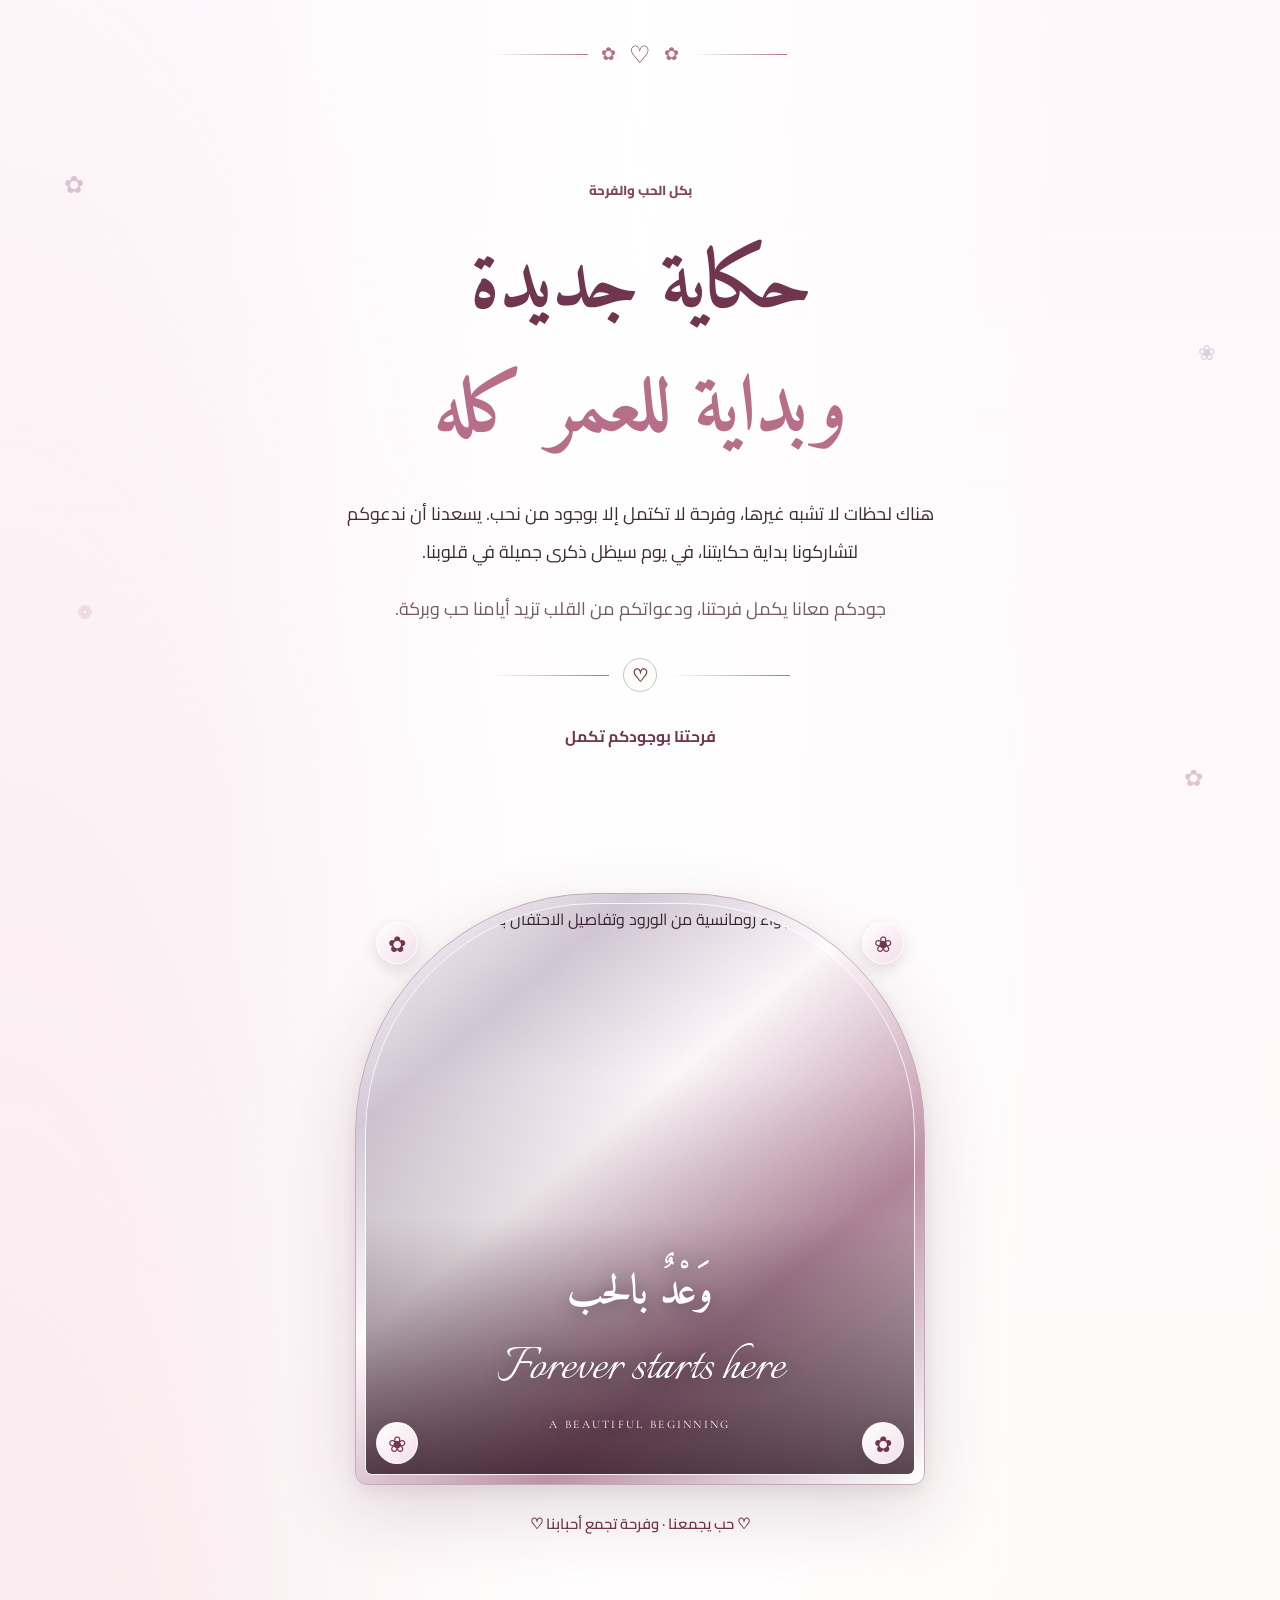
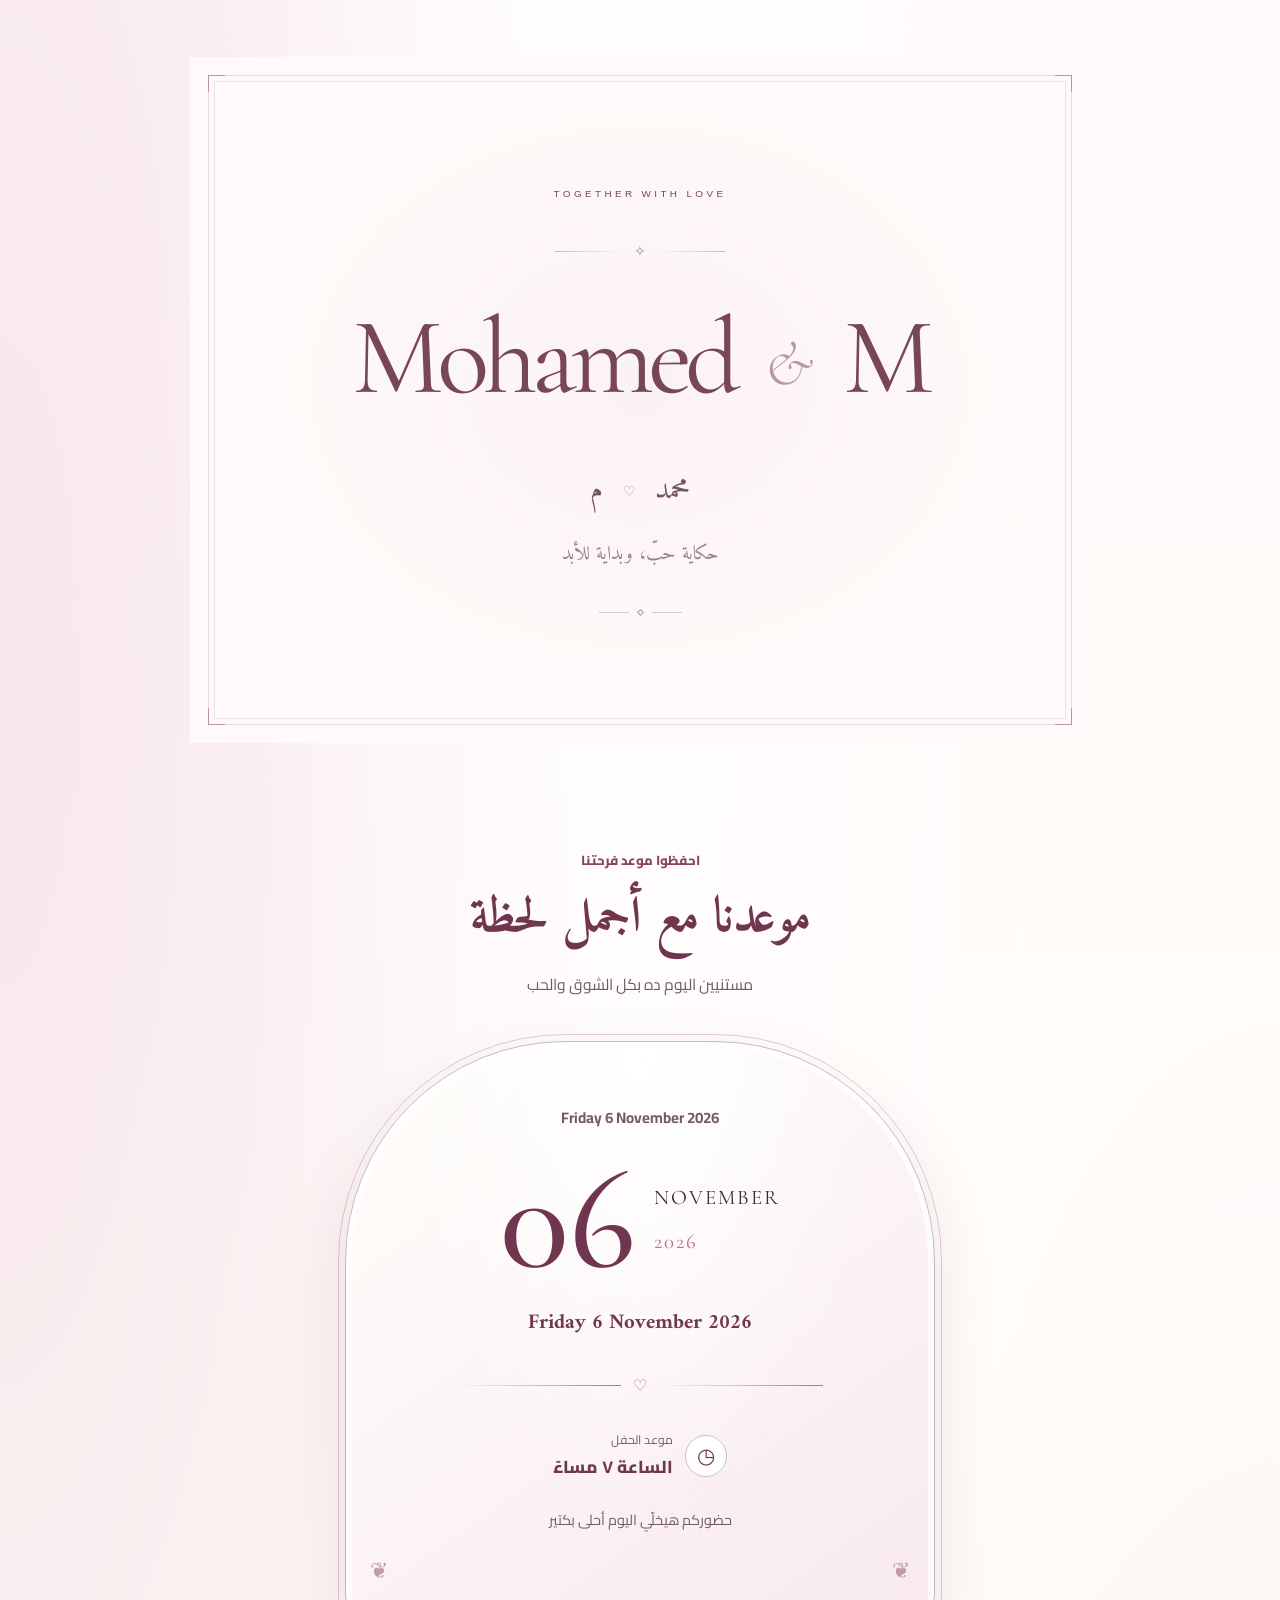
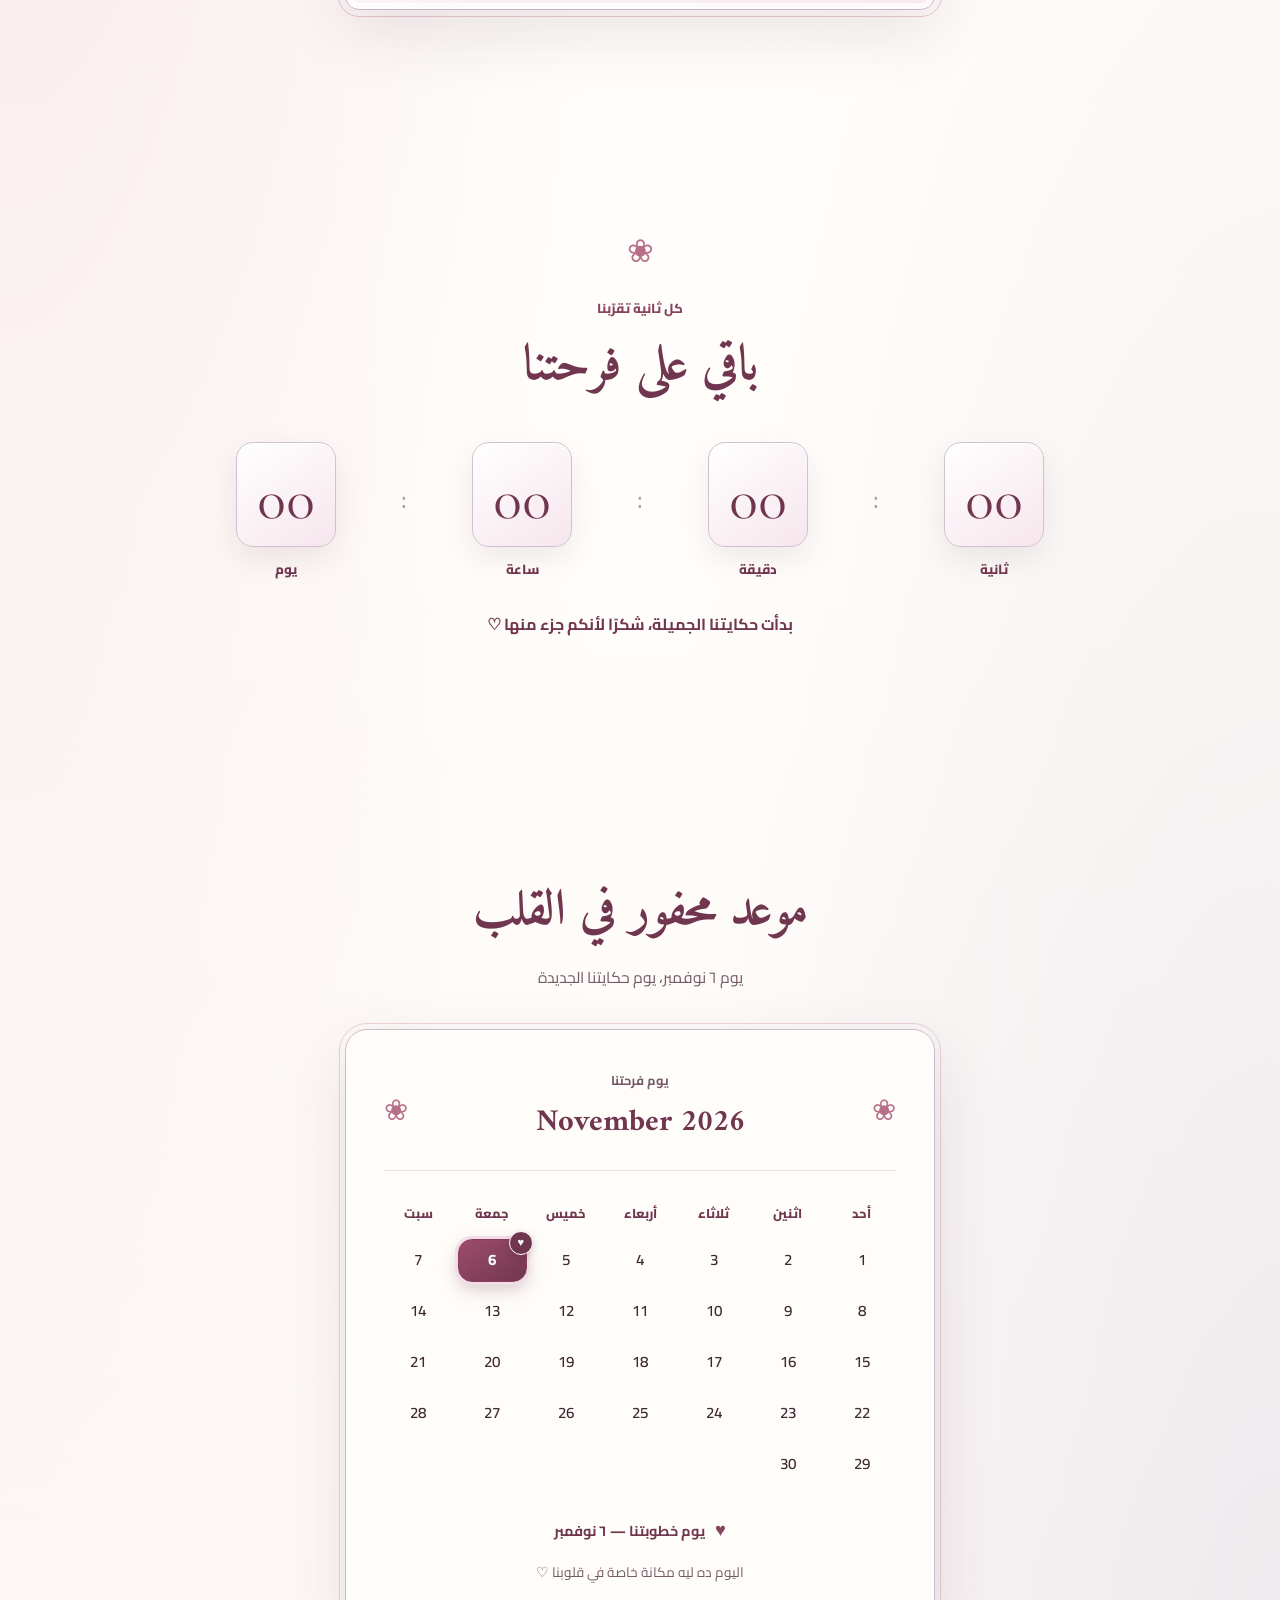
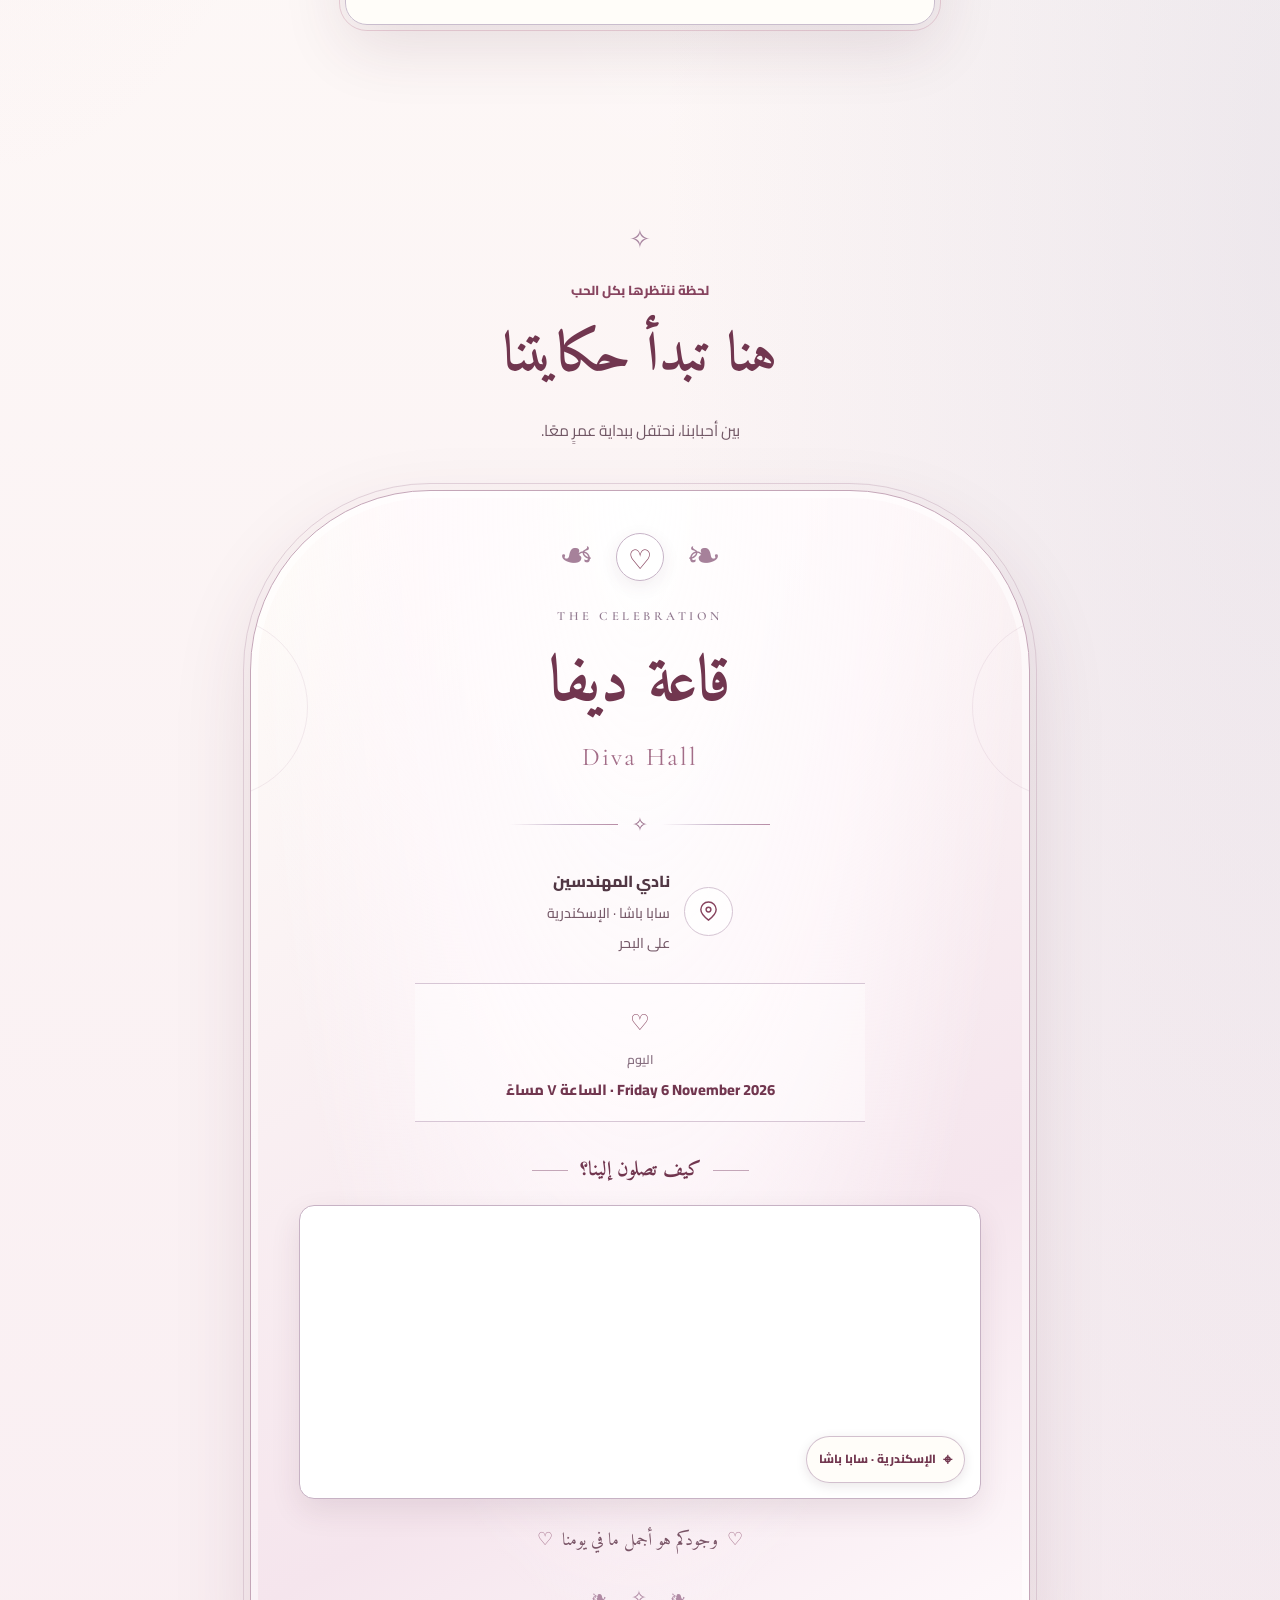
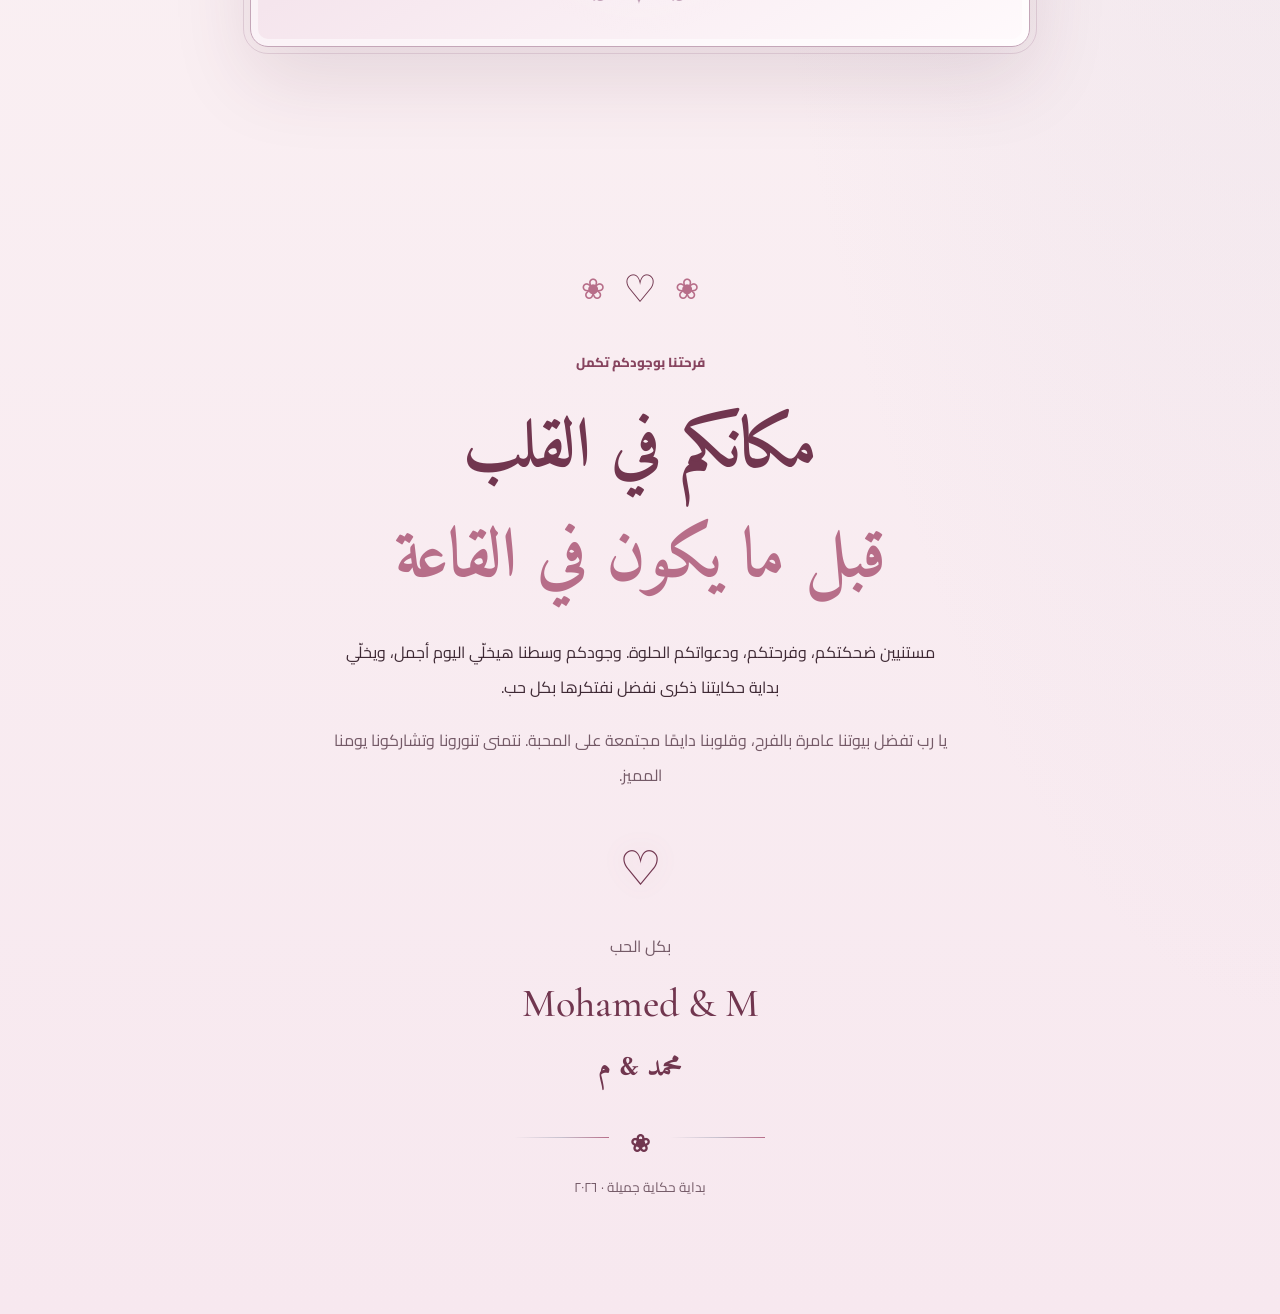
==== invitation.html @ b72200e3 "." ====
<!DOCTYPE html>
<html lang="ar" dir="rtl">
<head>
    <meta charset="UTF-8">
    <meta name="viewport" content="width=device-width, initial-scale=1.0">
    <meta name="theme-color" content="#7d4057">

    <title>خطوبتنا | Mohamed & M</title>
    <meta name="description" content="يسعدنا دعوتكم لمشاركتنا فرحتنا يوم الجمعة ٦ نوفمبر ٢٠٢٦.">

    <link rel="preconnect" href="https://fonts.googleapis.com">
    <link rel="preconnect" href="https://fonts.gstatic.com" crossorigin>

    <link href="https://fonts.googleapis.com/css2?family=Amiri:wght@400;700&family=Cairo:wght@400;500;600;700;800&family=Cormorant+Garamond:wght@400;500;600;700&family=Italianno&display=swap" rel="stylesheet">

    <link rel="stylesheet" href="invitation.css">
    <script src="invitation.js" defer></script>
    
</head>

<body class="invitation-page">

    <!-- Floating hearts -->
    <div class="heart-layer" aria-hidden="true">
        <span class="floating-heart h1">♡</span>
        <span class="floating-heart h2">♥</span>
        <span class="floating-heart h3">♡</span>
        <span class="floating-heart h4">♥</span>
        <span class="floating-heart h5">♡</span>
        <span class="floating-heart h6">♥</span>
        <span class="floating-heart h7">♡</span>
        <span class="floating-heart h8">♥</span>
        <span class="floating-heart h9">♡</span>
        <span class="floating-heart h10">♥</span>
        <span class="floating-heart h11">♡</span>
        <span class="floating-heart h12">♥</span>
        
        <!-- Floating rose petals -->
        <span class="floating-petal petal-1" aria-hidden="true">❀</span>
        <span class="floating-petal petal-2" aria-hidden="true">❋</span>
        <span class="floating-petal petal-3" aria-hidden="true">✿</span>
        <span class="floating-petal petal-4" aria-hidden="true">❀</span>
        <span class="floating-petal petal-5" aria-hidden="true">✿</span>
        <span class="floating-petal petal-6" aria-hidden="true">❋</span>

        <!-- Delicate drifting flowers -->
        <span class="floating-flower flower-1" aria-hidden="true">✿</span>
        <span class="floating-flower flower-2" aria-hidden="true">❀</span>
        <span class="floating-flower flower-3" aria-hidden="true">❁</span>
        <span class="floating-flower flower-4" aria-hidden="true">✿</span>

        <!-- Silver and rose-gold twinkles -->
        <span class="floating-twinkle twinkle-1" aria-hidden="true">✧</span>
        <span class="floating-twinkle twinkle-2" aria-hidden="true">✦</span>
        <span class="floating-twinkle twinkle-3" aria-hidden="true">✧</span>
        <span class="floating-twinkle twinkle-4" aria-hidden="true">✦</span>
        <span class="floating-twinkle twinkle-5" aria-hidden="true">✧</span>
        <span class="floating-twinkle twinkle-6" aria-hidden="true">✦</span>

        <!-- Elegant engagement rings -->
        <div class="floating-rings rings-1" aria-hidden="true">
            <span class="ring-band ring-band-one"></span>
            <span class="ring-band ring-band-two"></span>
            <span class="ring-diamond"></span>
            <span class="ring-sparkle">✧</span>
        </div>

        <div class="floating-rings rings-2" aria-hidden="true">
            <span class="ring-band ring-band-one"></span>
            <span class="ring-band ring-band-two"></span>
            <span class="ring-diamond"></span>
            <span class="ring-sparkle">✦</span>
        </div>

    </div>

    <main class="invitation-content">

        <!-- Decorative top ornament -->
        <div class="top-ornament" aria-hidden="true">
            <span class="ornament-line"></span>
            <span class="ornament-flower">✿</span>
            <span class="ornament-heart">♡</span>
            <span class="ornament-flower">✿</span>
            <span class="ornament-line"></span>
        </div>

        <!-- 01. INTRODUCTION -->
        <section class="intro-section section-shell">
            <p class="eyebrow">بكل الحب والفرحة</p>

            <h1 class="intro-title">
                حكاية جديدة
                <br>
                <span>وبداية للعمر كله</span>
            </h1>

            <p class="intro-description">
                هناك لحظات لا تشبه غيرها،
                وفرحة لا تكتمل إلا بوجود من نحب.
                يسعدنا أن ندعوكم لتشاركونا بداية حكايتنا،
                في يوم سيظل ذكرى جميلة في قلوبنا.
            </p>

            <p class="intro-description intro-secondary">
                جودكم معانا يكمل فرحتنا،
                ودعواتكم من القلب تزيد أيامنا حب وبركة.
            </p>

            <div class="luxury-divider" aria-hidden="true">
                <span></span><b>♡</b><span></span>
            </div>

            <p class="intro-signature">فرحتنا بوجودكم تكمل</p>
        </section>

        <!-- 02. HERO IMAGE -->
        <section class="image-section section-shell" aria-label="صورة رومانسية لخواتم الخطوبة والزهور">
            <div class="image-frame">
                <div class="image-inner">
                    <img
                        class="rings-image"
                        src="https://images.unsplash.com/photo-1519741497674-611481863552?auto=format&fit=crop&w=1400&q=90"
                        alt="أجواء رومانسية من الورود وتفاصيل الاحتفال بالحب"
                        fetchpriority="high"
                    >

                    <div class="image-overlay"></div>

                    <div class="image-caption">
                        <span class="caption-arabic">وَعْدٌ بالحب</span>
                        <span class="caption-script" dir="ltr">Forever starts here</span>
                        <span class="caption-small" dir="ltr">A BEAUTIFUL BEGINNING</span>
                    </div>
                </div>

                <span class="frame-flower flower-tl" aria-hidden="true">✿</span>
                <span class="frame-flower flower-tr" aria-hidden="true">❀</span>
                <span class="frame-flower flower-bl" aria-hidden="true">❀</span>
                <span class="frame-flower flower-br" aria-hidden="true">✿</span>
            </div>

            <p class="image-note">♡ حب يجمعنا · وفرحة تجمع أحبابنا ♡</p>
        </section>

        <!-- 03. THE COUPLE -->
        <section class="names-section section-shell" aria-label="The happy couple">
        
            <div class="names-luxury-frame" aria-hidden="true">
                <span class="frame-corner frame-top-left"></span>
                <span class="frame-corner frame-top-right"></span>
                <span class="frame-corner frame-bottom-left"></span>
                <span class="frame-corner frame-bottom-right"></span>
            </div>
        
            <div class="names-inner">
        
                <p class="names-overline">
                    TOGETHER WITH LOVE
                </p>
        
                <div class="names-top-ornament" aria-hidden="true">
                    <span></span>
                    <i>✧</i>
                    <span></span>
                </div>
        
                <div class="couple-names" dir="ltr">
                    <h2 class="couple-name">Mohamed</h2>
        
                    <span class="names-ampersand" aria-hidden="true">
                        &
                    </span>
        
                    <h2 class="couple-name">M</h2>
                </div>
        
                <div class="names-arabic-wrap" lang="ar" dir="rtl">
                    <div class="arabic-names">
                        <span>محمد</span>
                        <span class="arabic-heart" aria-hidden="true">♡</span>
                        <span>م</span>
                    </div>
        
                    <p class="names-subtitle">
                        حكاية حبّ، وبداية للأبد
                    </p>
                </div>
        
                <div class="names-bottom-detail" aria-hidden="true">
                    <span class="names-detail-line"></span>
                    <span class="names-detail-diamond"></span>
                    <span class="names-detail-line"></span>
                </div>
        
            </div>
        </section>

        <!-- 04. DATE -->
        <section class="date-section section-shell">
            <p class="eyebrow">احفظوا موعد فرحتنا</p>
            <h2 class="section-title">موعدنا مع أجمل لحظة</h2>

            <p class="section-description">
                مستنيين اليوم ده بكل الشوق والحب
            </p>

            <div class="date-card">
                <span class="card-corner corner-top-right" aria-hidden="true">❦</span>
                <span class="card-corner corner-top-left" aria-hidden="true">❦</span>
                <span class="card-corner corner-bottom-right" aria-hidden="true">❦</span>
                <span class="card-corner corner-bottom-left" aria-hidden="true">❦</span>

                <p class="date-weekday" id="event-weekday">الجمعة</p>

                <div class="date-main" dir="ltr">
                    <span class="date-day" id="event-day">06</span>

                    <div class="date-month-year">
                        <span id="event-month">NOVEMBER</span>
                        <span id="event-year">2026</span>
                    </div>
                </div>

                <p class="date-arabic-full" id="event-date-arabic">
                    الجمعة، ٦ نوفمبر ٢٠٢٦
                </p>

                <div class="date-rule">
                    <span>♡</span>
                </div>

                <div class="time-display">
                    <span class="time-icon" aria-hidden="true">◷</span>
                    <div>
                        <span class="time-label">موعد الحفل</span>
                        <strong id="event-time">الساعة ٧ مساءً</strong>
                    </div>
                </div>

                <p class="date-note">
                    حضوركم هيخلّي اليوم أحلى بكتير
                </p>
            </div>
        </section>

        <!-- 05. COUNTDOWN -->
        <section class="countdown-section section-shell">
            <div class="section-flower" aria-hidden="true">❀</div>

            <p class="eyebrow">كل ثانية تقرّبنا</p>
            <h2 class="section-title">باقي على فرحتنا</h2>

            <div class="countdown" aria-label="العد التنازلي لخطوبتنا" dir="ltr">
                <div class="countdown-unit">
                    <span id="count-days" class="count-number">00</span>
                    <span class="count-label">يوم</span>
                </div>

                <span class="count-separator">:</span>

                <div class="countdown-unit">
                    <span id="count-hours" class="count-number">00</span>
                    <span class="count-label">ساعة</span>
                </div>

                <span class="count-separator">:</span>

                <div class="countdown-unit">
                    <span id="count-minutes" class="count-number">00</span>
                    <span class="count-label">دقيقة</span>
                </div>

                <span class="count-separator">:</span>

                <div class="countdown-unit">
                    <span id="count-seconds" class="count-number">00</span>
                    <span class="count-label">ثانية</span>
                </div>
            </div>

            <p id="countdown-message" class="countdown-message" aria-live="polite">
                مستنيينكم تشاركونا أجمل يوم ♡
            </p>
        </section>

        <!-- 06. CALENDAR -->
        <section class="calendar-section section-shell">
            <h2 class="section-title">موعد محفور في القلب</h2>

            <p class="section-description">
                يوم ٦ نوفمبر، يوم حكايتنا الجديدة
            </p>

            <div class="calendar-card">
                <div class="calendar-top">
                    <span class="calendar-flower" aria-hidden="true">❀</span>

                    <div class="calendar-heading">
                        <p class="calendar-kicker">يوم فرحتنا</p>
                        <h3 id="calendar-month-year">نوفمبر ٢٠٢٦</h3>
                    </div>

                    <span class="calendar-flower" aria-hidden="true">❀</span>
                </div>

                <div class="calendar-grid" id="calendar-grid">
                    <!-- Created by invitation.js -->
                </div>

                <div class="calendar-legend">
                    <span class="legend-heart" aria-hidden="true">♥</span>
                    <span>يوم خطوبتنا — ٦ نوفمبر</span>
                </div>

                <p class="calendar-bottom-note">
                    اليوم ده ليه مكانة خاصة في قلوبنا ♡
                </p>
            </div>
        </section>


        <!-- 07. LUXURY VENUE -->
        <section class="venue-section section-shell" id="venue">

            <div class="venue-intro">
                <span class="venue-intro-ornament" aria-hidden="true">✧</span>
            
                <p class="eyebrow">لحظة ننتظرها بكل الحب</p>
            
                <h2 class="section-title">هنا تبدأ حكايتنا</h2>
            
                <p class="venue-intro-description">
                    بين أحبابنا، نحتفل ببداية عمرٍ معًا.
                </p>
            </div>

            <div class="venue-luxury-card">

                <!-- Decorative floral frame -->
                <div class="venue-card-top">
                    <span class="venue-floral" aria-hidden="true">❧</span>
                    <span class="venue-top-heart" aria-hidden="true">♡</span>
                    <span class="venue-floral venue-floral-mirror" aria-hidden="true">❧</span>
                </div>

                <p class="venue-overline">THE CELEBRATION</p>

                <h3 id="venue-name" class="venue-luxury-name">قاعة ديفا</h3>

                <p class="venue-luxury-english" dir="ltr">Diva Hall</p>

                <div class="venue-luxury-divider" aria-hidden="true">
                    <span></span>
                    <b>✧</b>
                    <span></span>
                </div>

                <div class="venue-location-details">
                    <div class="venue-detail-icon" aria-hidden="true">
                        <svg viewBox="0 0 24 24" fill="none">
                            <path
                                d="M20 10c0 5-8 11-8 11S4 15 4 10a8 8 0 1 1 16 0Z"
                                stroke="currentColor"
                                stroke-width="1.5"
                            />
                            <circle
                                cx="12"
                                cy="10"
                                r="2.5"
                                stroke="currentColor"
                                stroke-width="1.5"
                            />
                        </svg>
                    </div>

                    <p class="venue-address" lang="ar" dir="rtl">
                        نادي المهندسين
                        <span>سابا باشا · الإسكندرية</span>
                        <span>على البحر</span>
                    </p>
                </div>

                <div class="venue-event-info">
                    <div class="venue-info-item">
                        <span class="venue-info-symbol" aria-hidden="true">♡</span>
                        <span class="venue-info-label">اليوم</span>
                        <strong id="venue-date-time">
                            الجمعة، ٦ نوفمبر ٢٠٢٦ · الساعة ٧ مساءً
                        </strong>
                    </div>
                </div>

                <div class="venue-map-heading">
                    <span></span>
                    <p>كيف تصلون إلينا؟</p>
                    <span></span>
                </div>

                <div class="venue-map-frame">
                    <iframe 
                        src="https://www.google.com/maps/embed?pb=!1m14!1m8!1m3!1d13645.410495785627!2d29.9355015!3d31.2386603!3m2!1i1024!2i768!4f13.1!3m3!1m2!1s0x14f5c4df9c8c05bd%3A0x4ca19a2d61319190!2sEngineers%20Club%20-%20Alexandria!5e0!3m2!1sen!2seg!4v1792512748260!5m2!1sen!2seg" 
                        width="100%"
                        height="190"
                        style="border:0;"
                        loading="lazy"
                        referrerpolicy="no-referrer-when-downgrade"
                        class="block w-full rounded-xl grayscale-[0.65] contrast-[1.05] transition-all duration-500 group-hover:grayscale-0">
                    </iframe>

                    <div class="map-frame-label">
                        <span aria-hidden="true">⌖</span>
                        <span>الإسكندرية · سابا باشا</span>
                    </div>
                </div>


                <p class="venue-bottom-note">
                    <span aria-hidden="true">♡</span>
                    وجودكم هو أجمل ما في يومنا
                    <span aria-hidden="true">♡</span>
                </p>

                <div class="venue-card-bottom-ornament" aria-hidden="true">
                    ❧ &nbsp; ✧ &nbsp; ❧
                </div>

            </div>

        </section>


        <!-- 08. CLOSING -->
        <section class="closing-section section-shell">
            <div class="closing-floral" aria-hidden="true">
                <span>❀</span>
                <span>♡</span>
                <span>❀</span>
            </div>

            <p class="eyebrow">فرحتنا بوجودكم تكمل</p>

            <h2 class="closing-title">
                مكانكم في القلب
                <br>
                <span>قبل ما يكون في القاعة</span>
            </h2>

            <p class="closing-message">
                مستنيين ضحكتكم، وفرحتكم، ودعواتكم الحلوة.
                وجودكم وسطنا هيخلّي اليوم أجمل،
                ويخلّي بداية حكايتنا ذكرى نفضل نفتكرها بكل حب.
            </p>

            <p class="closing-arabic" lang="ar" dir="rtl">
                يا رب تفضل بيوتنا عامرة بالفرح،
                وقلوبنا دايمًا مجتمعة على المحبة.
                نتمنى تنورونا وتشاركونا يومنا المميز.
            </p>

            <div class="closing-heart" aria-hidden="true">♡</div>

            <p class="closing-signature">بكل الحب</p>

            <p class="closing-names" dir="ltr">Mohamed & M</p>
            <p class="closing-names-arabic" lang="ar" dir="rtl">  محمد & م</p>

            <div class="luxury-divider closing-divider" aria-hidden="true">
                <span></span><b>❀</b><span></span>
            </div>

            <p class="closing-footer">بداية حكاية جميلة · ٢٠٢٦</p>
        </section>

    </main>

</body>
</html>
---- invitation.css ----
:root {
    --rose-dark: #71364f;
    --rose-deep: #87445f;
    --rose: #b76e89;
    --rose-medium: #ce91a7;
    --rose-soft: #f1dce5;
    --rose-pale: #fff5f8;

    --ivory: #fffdf9;
    --white: #ffffff;

    --silver: #c6c0cd;
    --silver-light: #e8e2eb;

    --ink: #3e2934;
    --muted: #745a67;

    --shadow: 0 22px 65px rgba(77, 37, 56, .12);
}

* {
    box-sizing: border-box;
}

html {
    scroll-behavior: smooth;
    scroll-padding-top: 20px;
}

body.invitation-page {
    position: relative;
    margin: 0;
    overflow-x: clip;
    color: var(--ink);
    background:
        radial-gradient(ellipse at 50% 0%, rgba(255,255,255,.98), transparent 48%),
        radial-gradient(ellipse at 0% 30%, rgba(220,166,188,.24), transparent 35%),
        radial-gradient(ellipse at 100% 65%, rgba(191,186,207,.24), transparent 34%),
        linear-gradient(180deg, #fff8fb 0%, #fffdf9 48%, #f7e8ef 100%);
    font-family: "Cairo", sans-serif;
    line-height: 1.9;
}

a {
    -webkit-tap-highlight-color: transparent;
}

.invitation-content {
    position: relative;
    z-index: 1;
    width: 100%;
}

.section-shell {
    position: relative;
    width: min(100% - 36px, 900px);
    margin-inline: auto;
    padding-block: clamp(64px, 9vw, 105px);
    isolation: isolate;
}

.section-title {
    margin: 8px 0 12px;
    color: var(--rose-dark);
    font-family: "Amiri", serif;
    font-size: clamp(2rem, 5vw, 3.1rem);
    font-weight: 700;
    line-height: 1.55;
    text-align: center;
}

.eyebrow {
    margin: 0;
    color: var(--rose-deep);
    font-size: .82rem;
    font-weight: 800;
    text-align: center;
}

.section-description {
    max-width: 570px;
    margin: 12px auto 0;
    color: var(--muted);
    font-size: .98rem;
    text-align: center;
    line-height: 2;
}

/* TOP ORNAMENT */

.top-ornament {
    position: relative;
    z-index: 1;
    display: flex;
    align-items: center;
    justify-content: center;
    gap: 13px;
    padding: 32px 15px 0;
    color: var(--rose);
}

.ornament-line {
    width: clamp(28px, 10vw, 95px);
    height: 1px;
    background: linear-gradient(90deg, transparent, var(--silver), var(--rose));
}

.ornament-flower {
    color: var(--rose);
    font-size: 1.15rem;
}

.ornament-heart {
    color: var(--rose-dark);
    font-size: 1.5rem;
}

/* FLOATING HEARTS */

.heart-layer {
    position: fixed;
    inset: 0;
    z-index: 0;
    overflow: hidden;
    pointer-events: none;
}

.floating-heart {
    position: absolute;
    color: var(--rose-medium);
    opacity: 0;
    text-shadow: 0 0 15px rgba(183,110,137,.3);
    animation: float-heart 6s ease-in-out infinite;
}

.floating-heart:nth-child(even) {
    color: #aaa2bb;
    text-shadow: 0 0 16px rgba(170,162,187,.35);
}

.h1  { top: 7%; left: 6%; font-size: 18px; animation-delay: .2s; }
.h2  { top: 13%; right: 7%; font-size: 12px; animation-delay: 1.8s; }
.h3  { top: 25%; left: 4%; font-size: 13px; animation-delay: 2.4s; }
.h4  { top: 34%; right: 5%; font-size: 19px; animation-delay: .9s; }
.h5  { top: 45%; left: 7%; font-size: 12px; animation-delay: 3.2s; }
.h6  { top: 52%; right: 6%; font-size: 15px; animation-delay: 1.3s; }
.h7  { top: 65%; left: 4%; font-size: 20px; animation-delay: 2.2s; }
.h8  { top: 73%; right: 7%; font-size: 12px; animation-delay: 3.5s; }
.h9  { top: 82%; left: 8%; font-size: 15px; animation-delay: .6s; }
.h10 { top: 90%; right: 5%; font-size: 19px; animation-delay: 2.8s; }
.h11 { top: 21%; left: 17%; font-size: 10px; animation-delay: 4s; }
.h12 { top: 60%; right: 16%; font-size: 10px; animation-delay: 1.6s; }

@keyframes float-heart {
    0%, 100% {
        opacity: 0;
        transform: translateY(5px) scale(.7) rotate(-12deg);
    }
    35% {
        opacity: .45;
        transform: translateY(-9px) scale(1) rotate(8deg);
    }
    60% {
        opacity: .2;
        transform: translateY(-16px) scale(.85) rotate(0);
    }
}

/* INTRO */

.intro-section {
    padding-top: clamp(60px, 9vw, 100px);
    text-align: center;
}

.intro-title {
    margin: 22px 0;
    color: var(--rose-dark);
    font-family: "Amiri", serif;
    font-size: clamp(2.7rem, 7.5vw, 5rem);
    font-weight: 700;
    line-height: 1.55;
}

.intro-title span {
    color: var(--rose);
}

.intro-description {
    max-width: 640px;
    margin: 18px auto 0;
    color: var(--ink);
    font-size: clamp(.97rem, 2.2vw, 1.12rem);
    line-height: 2.15;
}

.intro-secondary {
    color: var(--muted);
}

.luxury-divider {
    display: flex;
    align-items: center;
    justify-content: center;
    gap: 14px;
    max-width: 300px;
    margin: 30px auto;
    color: var(--rose);
}

.luxury-divider span {
    height: 1px;
    flex: 1;
    background: linear-gradient(90deg, transparent, var(--silver), var(--rose));
}

.luxury-divider b {
    display: grid;
    width: 34px;
    height: 34px;
    place-items: center;
    border: 1px solid var(--silver);
    border-radius: 50%;
    background: var(--ivory);
    color: var(--rose-dark);
    font-size: 1.1rem;
}

.intro-signature {
    color: var(--rose-dark);
    font-size: .98rem;
    font-weight: 700;
}

/* HERO IMAGE */

.image-section {
    padding-top: 20px;
    text-align: center;
}

.image-frame {
    position: relative;
    width: min(100%, 570px);
    margin-inline: auto;
    padding: 9px;
    border: 1px solid #c5a9b9;
    border-radius: 240px 240px 12px 12px;
    background: linear-gradient(
        140deg,
        #ffffff 0%,
        #d4c9d7 22%,
        #fffafc 42%,
        #bd91a6 70%,
        #ffffff 100%
    );
    box-shadow:
        0 26px 75px rgba(77,37,56,.16),
        0 6px 18px rgba(77,37,56,.08);
}

.image-inner {
    position: relative;
    overflow: hidden;
    border: 1px solid rgba(255,255,255,.8);
    border-radius: 230px 230px 7px 7px;
}

.rings-image {
    display: block;
    width: 100%;
    height: clamp(350px, 62vw, 570px);
    object-fit: cover;
    object-position: center;
    filter: saturate(.91) contrast(1.04);
    transition: transform 1s ease;
}

.image-frame:hover .rings-image {
    transform: scale(1.035);
}

.image-overlay {
    position: absolute;
    inset: 0;
    background: linear-gradient(
        180deg,
        rgba(45,20,33,.02) 30%,
        rgba(45,20,33,.12) 55%,
        rgba(45,20,33,.78) 100%
    );
    pointer-events: none;
}

.image-caption {
    position: absolute;
    right: 12px;
    bottom: 38px;
    left: 12px;
    display: flex;
    flex-direction: column;
    align-items: center;
    color: white;
    text-align: center;
    text-shadow: 0 2px 18px rgba(0,0,0,.35);
}

.caption-arabic {
    font-family: "Amiri", serif;
    font-size: clamp(1.8rem, 5vw, 2.6rem);
    font-weight: 700;
}

.caption-script {
    font-family: "Italianno", cursive;
    font-size: clamp(2.2rem, 6vw, 3.6rem);
    line-height: 1.25;
}

.caption-small {
    margin-top: 10px;
    font-family: "Cormorant Garamond", serif;
    font-size: .72rem;
    letter-spacing: .2em;
}

.frame-flower {
    position: absolute;
    z-index: 2;
    display: grid;
    width: 42px;
    height: 42px;
    place-items: center;
    border: 1px solid rgba(255,255,255,.8);
    border-radius: 50%;
    background: linear-gradient(135deg, #fff, #f3dfe8);
    box-shadow: 0 5px 16px rgba(77,37,56,.15);
    color: var(--rose-dark);
    font-size: 1.4rem;
}

.flower-tl { top: 28px; left: 20px; }
.flower-tr { top: 28px; right: 20px; }
.flower-bl { bottom: 20px; left: 20px; }
.flower-br { bottom: 20px; right: 20px; }

.image-note {
    margin-top: 25px;
    color: var(--rose-dark);
    font-size: .92rem;
    font-weight: 600;
}

/* ==========================================
   LUXURY EDITORIAL COUPLE SECTION
   Rose • Silver • Ivory
========================================== */

.names-section {
    --names-rose: #78465a;
    --names-muted: #a98493;
    --names-silver: #c9bdc3;
    --names-ivory: #fffaf9;

    position: relative;
    isolation: isolate;
    display: grid;
    place-items: center;
    min-height: 470px;
    padding: clamp(4.5rem, 10vw, 8rem) 1.5rem;
    overflow: hidden;
    background:
        radial-gradient(
            ellipse at 50% 48%,
            rgba(241, 220, 229, 0.28) 0%,
            rgba(255, 250, 249, 0) 67%
        ),
        var(--names-ivory);
}

/* Fine inset frame */
.names-luxury-frame {
    position: absolute;
    inset: 18px;
    z-index: -1;
    border: 1px solid rgba(185, 155, 169, 0.32);
    pointer-events: none;
}

.names-luxury-frame::before {
    content: "";
    position: absolute;
    inset: 5px;
    border: 1px solid rgba(201, 189, 195, 0.35);
}

/* Minimal frame corners */
.frame-corner {
    position: absolute;
    width: 17px;
    height: 17px;
    border-color: #b995a5;
    border-style: solid;
}

.frame-top-left {
    top: -1px;
    left: -1px;
    border-width: 1px 0 0 1px;
}

.frame-top-right {
    top: -1px;
    right: -1px;
    border-width: 1px 1px 0 0;
}

.frame-bottom-left {
    bottom: -1px;
    left: -1px;
    border-width: 0 0 1px 1px;
}

.frame-bottom-right {
    bottom: -1px;
    right: -1px;
    border-width: 0 1px 1px 0;
}

.names-inner {
    position: relative;
    width: 100%;
    max-width: 850px;
    margin-inline: auto;
    text-align: center;
}

/* Editorial overline */
.names-overline {
    margin: 0 0 2.2rem;
    color: var(--names-rose);
    font-family: Arial, sans-serif;
    font-size: 0.62rem;
    font-weight: 400;
    letter-spacing: 0.34em;
    line-height: 1.8;
}

/* Silver and rose divider */
.names-top-ornament {
    display: flex;
    align-items: center;
    justify-content: center;
    gap: 14px;
    margin-bottom: 2.1rem;
}

.names-top-ornament span {
    width: clamp(35px, 7vw, 65px);
    height: 1px;
    background: linear-gradient(
        90deg,
        transparent,
        var(--names-silver)
    );
}

.names-top-ornament span:last-child {
    transform: rotate(180deg);
}

.names-top-ornament i {
    color: var(--names-muted);
    font-size: 14px;
    font-style: normal;
}

/* Main name typography */
.couple-names {
    display: flex;
    align-items: baseline;
    justify-content: center;
    flex-wrap: wrap;
    column-gap: clamp(12px, 2.5vw, 30px);
    row-gap: 8px;
}

.couple-name {
    margin: 0;
    color: var(--names-rose);
    font-family:
        "Cormorant Garamond",
        "Times New Roman",
        serif;
    font-size: clamp(3.5rem, 8.5vw, 7rem);
    font-weight: 400;
    letter-spacing: -0.055em;
    line-height: 1.08;
}

.names-ampersand {
    position: relative;
    top: -0.12em;
    color: #b997a6;
    font-family:
        "Cormorant Garamond",
        Georgia,
        serif;
    font-size: clamp(2.2rem, 5vw, 4rem);
    font-style: italic;
    font-weight: 300;
}

/* Arabic names */
.names-arabic-wrap {
    margin-top: 2rem;
}

.arabic-names {
    display: flex;
    align-items: center;
    justify-content: center;
    gap: 1.2rem;
    color: #765463;
    font-family:
        "Amiri",
        "Noto Naskh Arabic",
        serif;
    font-size: clamp(1.35rem, 3vw, 1.8rem);
    font-weight: 400;
}

.arabic-heart {
    color: #bc91a2;
    font-family: Georgia, serif;
    font-size: 0.9rem;
}

.names-subtitle {
    margin: 1.1rem 0 0;
    color: #99828c;
    font-family:
        "Amiri",
        "Noto Naskh Arabic",
        serif;
    font-size: clamp(1rem, 2.4vw, 1.2rem);
    font-weight: 400;
    line-height: 1.9;
}

/* Bottom signature detail */
.names-bottom-detail {
    display: flex;
    align-items: center;
    justify-content: center;
    gap: 9px;
    margin-top: 2.3rem;
}

.names-detail-line {
    width: 30px;
    height: 1px;
    background: #d6c6cd;
}

.names-detail-diamond {
    width: 5px;
    height: 5px;
    border: 1px solid #b995a5;
    transform: rotate(45deg);
}

/* Responsive refinement */
@media (max-width: 600px) {
    .names-section {
        min-height: 390px;
        padding: 4.5rem 1.4rem;
    }

    .names-luxury-frame {
        inset: 12px;
    }

    .names-luxury-frame::before {
        inset: 4px;
    }

    .names-overline {
        margin-bottom: 1.8rem;
        font-size: 0.55rem;
        letter-spacing: 0.25em;
    }

    .names-top-ornament {
        margin-bottom: 1.8rem;
    }

    .couple-names {
        column-gap: 10px;
    }

    .couple-name {
        font-size: clamp(2.8rem, 11vw, 4.2rem);
    }

    .names-ampersand {
        font-size: 2.2rem;
    }

    .names-arabic-wrap {
        margin-top: 1.7rem;
    }

    .names-bottom-detail {
        margin-top: 1.8rem;
    }
}

/* Respect reduced-motion preferences */
@media (prefers-reduced-motion: reduce) {
    .names-section,
    .names-section * {
        animation: none !important;
        transition: none !important;
    }
}
/* DATE CARD */

.date-card {
    position: relative;
    max-width: 590px;
    margin: 40px auto 0;
    padding: clamp(38px, 7vw, 62px) clamp(22px, 6vw, 50px);
    overflow: hidden;
    border: 1px solid #c7b7c6;
    outline: 1px solid rgba(183,110,137,.36);
    outline-offset: 6px;
    border-radius: 220px 220px 14px 14px;
    background:
        radial-gradient(ellipse at 50% 0%, #fff 0%, transparent 58%),
        linear-gradient(145deg, #fffefa, #f8eaf0);
    box-shadow:
        0 25px 65px rgba(77,37,56,.11),
        inset 0 0 0 6px rgba(255,255,255,.75);
    text-align: center;
}

.card-corner {
    position: absolute;
    color: #b98ca5;
    font-size: 1.4rem;
    opacity: .85;
}

.corner-top-right { top: 25px; right: 24px; }
.corner-top-left { top: 25px; left: 24px; }
.corner-bottom-right { bottom: 18px; right: 24px; }
.corner-bottom-left { bottom: 18px; left: 24px; }

.date-weekday {
    margin: 0;
    color: var(--muted);
    font-size: .95rem;
    font-weight: 700;
}

.date-main {
    display: flex;
    align-items: center;
    justify-content: center;
    gap: 18px;
    margin: 15px auto 5px;
}

.date-day {
    color: var(--rose-dark);
    font-family: "Cormorant Garamond", serif;
    font-size: clamp(6.5rem, 18vw, 9rem);
    font-weight: 500;
    line-height: 1;
}

.date-month-year {
    display: flex;
    flex-direction: column;
    gap: 5px;
    color: var(--ink);
    font-family: "Cormorant Garamond", serif;
    font-size: 1.3rem;
    letter-spacing: .1em;
    text-align: left;
}

.date-month-year span:last-child {
    color: var(--rose);
}

.date-arabic-full {
    margin-top: 12px;
    color: var(--rose-dark);
    font-family: "Amiri", serif;
    font-size: 1.3rem;
    font-weight: 700;
}

.date-rule {
    position: relative;
    display: flex;
    align-items: center;
    gap: 12px;
    width: 75%;
    margin: 27px auto;
    color: var(--rose);
}

.date-rule::before,
.date-rule::after {
    height: 1px;
    flex: 1;
    background: linear-gradient(90deg, transparent, var(--silver), var(--rose));
    content: "";
}

.time-display {
    display: flex;
    align-items: center;
    justify-content: center;
    gap: 12px;
    color: var(--rose-dark);
}

.time-icon {
    display: grid;
    width: 42px;
    height: 42px;
    place-items: center;
    border: 1px solid var(--silver);
    border-radius: 50%;
    background: white;
    font-size: 1.3rem;
}

.time-display div {
    display: flex;
    flex-direction: column;
    align-items: flex-start;
}

.time-label {
    color: var(--muted);
    font-size: .76rem;
}

#event-time {
    font-size: 1.08rem;
    font-weight: 800;
}

.date-note {
    margin-top: 22px;
    color: var(--muted);
    font-size: .9rem;
}

/* COUNTDOWN */

.countdown-section {
    text-align: center;
}

.section-flower {
    margin-bottom: 15px;
    color: var(--rose);
    font-size: 2rem;
}

.countdown {
    display: flex;
    align-items: center;
    justify-content: center;
    gap: clamp(6px, 2vw, 19px);
    margin: 36px auto 0;
}

.countdown-unit {
    display: flex;
    min-width: 0;
    flex: 1;
    flex-direction: column;
    align-items: center;
    gap: 10px;
}

.count-number {
    display: grid;
    width: min(100%, 100px);
    height: clamp(75px, 12vw, 105px);
    place-items: center;
    border: 1px solid #cfc2d0;
    border-radius: 17px;
    background: linear-gradient(145deg, #fff, #f6e6ed);
    box-shadow:
        0 12px 30px rgba(77,37,56,.09),
        inset 0 1px 0 white;
    color: var(--rose-dark);
    font-family: "Cormorant Garamond", serif;
    font-size: clamp(2.2rem, 6vw, 3.7rem);
    font-variant-numeric: tabular-nums;
}

.count-label {
    color: var(--rose-dark);
    font-size: .83rem;
    font-weight: 800;
}

.count-separator {
    padding-bottom: 25px;
    color: #a89bad;
    font-size: 1.6rem;
}

.countdown-message {
    margin-top: 27px;
    color: var(--rose-dark);
    font-weight: 700;
}

/* CALENDAR */

.calendar-card {
    max-width: 590px;
    margin: 35px auto 0;
    padding: clamp(22px, 5vw, 38px);
    border: 1px solid #c9bdcd;
    outline: 1px solid rgba(183,110,137,.28);
    outline-offset: 5px;
    border-radius: 22px;
    background: rgba(255,253,249,.96);
    box-shadow: var(--shadow);
}

.calendar-top {
    display: flex;
    align-items: center;
    justify-content: space-between;
    gap: 12px;
    margin-bottom: 24px;
    padding-bottom: 18px;
    border-bottom: 1px solid var(--silver-light);
    text-align: center;
}

.calendar-flower {
    color: var(--rose);
    font-size: 1.8rem;
}

.calendar-kicker {
    margin: 0;
    color: var(--muted);
    font-size: .8rem;
    font-weight: 700;
}

.calendar-top h3 {
    margin: 2px 0 0;
    color: var(--rose-dark);
    font-family: "Amiri", serif;
    font-size: 1.9rem;
    font-weight: 700;
}

.calendar-grid {
    display: grid;
    grid-template-columns: repeat(7, minmax(0, 1fr));
    gap: 8px 5px;
    text-align: center;
}

.calendar-weekday {
    display: grid;
    min-height: 36px;
    place-items: center;
    color: var(--rose-dark);
    font-size: .8rem;
    font-weight: 800;
}

.calendar-day {
    position: relative;
    display: flex;
    min-width: 0;
    min-height: 43px;
    align-items: center;
    justify-content: center;
    border: 1px solid transparent;
    border-radius: 13px;
    color: var(--ink);
    font-size: .95rem;
    font-weight: 600;
}

.calendar-day.empty {
    visibility: hidden;
}

/* Strong, unmistakable heart marker for the event date */
.calendar-day.is-event-day {
    position: relative;
    z-index: 0;
    overflow: visible;
    border: 1px solid #8b3f5b;
    border-radius: 14px;
    background: linear-gradient(145deg, #9d4d6b, #71364f);
    box-shadow:
        0 0 0 3px #f2dce6,
        0 7px 18px rgba(113,54,79,.28);
    color: #fff;
    font-weight: 800;
}

.calendar-day.is-event-day::after {
    position: absolute;
    top: -9px;
    right: -7px;
    display: grid;
    width: 22px;
    height: 22px;
    place-items: center;
    border: 1px solid #fff;
    border-radius: 50%;
    background: #71364f;
    color: #fff;
    content: "♥";
    font-size: 11px;
    box-shadow: 0 2px 7px rgba(77,37,56,.2);
}

.calendar-legend {
    display: flex;
    align-items: center;
    justify-content: center;
    gap: 10px;
    margin-top: 27px;
    color: var(--rose-dark);
    font-size: .9rem;
    font-weight: 700;
}

.legend-heart {
    color: #87445f;
    font-size: 1.15rem;
}

.calendar-bottom-note {
    margin: 12px 0 0;
    color: var(--muted);
    font-size: .85rem;
    text-align: center;
}

/* VENUE */

.venue-card {
    overflow: hidden;
    margin-top: 36px;
    border: 1px solid #c9bdcd;
    border-radius: 22px;
    background: rgba(255,253,249,.96);
    box-shadow: var(--shadow);
}

.venue-details {
    padding: clamp(28px, 6vw, 48px);
    text-align: center;
}

.venue-emblem {
    display: flex;
    align-items: center;
    justify-content: center;
    gap: 15px;
    margin-bottom: 16px;
    color: var(--rose);
    font-size: 1.45rem;
}

.venue-emblem b {
    display: grid;
    width: 48px;
    height: 48px;
    place-items: center;
    border: 1px solid var(--silver);
    border-radius: 50%;
    background: #fff;
    color: var(--rose-dark);
    font-size: 1.45rem;
}

.venue-label {
    margin: 0;
    color: var(--muted);
    font-size: .85rem;
    font-weight: 700;
}

.venue-details h3 {
    margin: 8px 0 0;
    color: var(--rose-dark);
    font-family: "Amiri", serif;
    font-size: clamp(2.3rem, 6vw, 3.3rem);
    font-weight: 700;
}

.venue-name-english {
    margin: 0;
    color: var(--rose);
    font-family: "Cormorant Garamond", serif;
    font-size: 1.35rem;
    font-weight: 600;
}

.venue-address-box {
    display: flex;
    align-items: center;
    justify-content: center;
    gap: 10px;
    max-width: 440px;
    margin: 25px auto 0;
    padding: 15px 18px;
    border: 1px solid var(--silver-light);
    border-radius: 13px;
    background: #fff8fb;
    color: var(--rose-dark);
}

.venue-address-box > span {
    font-size: 1.4rem;
}

.venue-address {
    margin: 0;
    color: var(--ink);
    font-size: .96rem;
    font-weight: 600;
}

.venue-time {
    display: flex;
    align-items: center;
    justify-content: center;
    gap: 9px;
    margin-top: 22px;
    color: var(--rose-dark);
    font-size: .9rem;
    font-weight: 700;
}

.map-button {
    display: inline-flex;
    align-items: center;
    justify-content: center;
    gap: 13px;
    margin-top: 25px;
    padding: 13px 25px;
    border: 1px solid rgba(255,255,255,.5);
    border-radius: 999px;
    background: linear-gradient(135deg, #98536f, #71364f);
    box-shadow: 0 10px 25px rgba(113,54,79,.23);
    color: white;
    font-size: .9rem;
    font-weight: 800;
    text-decoration: none;
    transition: transform .25s ease, box-shadow .25s ease;
}

.map-button:hover {
    transform: translateY(-2px);
    box-shadow: 0 14px 30px rgba(113,54,79,.3);
}

.map-button:focus-visible {
    outline: 3px solid var(--silver);
    outline-offset: 4px;
}

.map-frame {
    border-top: 1px solid var(--silver);
    background: #f5e8ee;
}

.map-frame iframe {
    display: block;
    width: 100%;
    height: 320px;
    border: 0;
}

/* CLOSING */

.closing-section {
    padding-bottom: 100px;
    text-align: center;
}

.closing-floral {
    display: flex;
    align-items: center;
    justify-content: center;
    gap: 18px;
    margin-bottom: 25px;
    color: var(--rose);
    font-size: 1.8rem;
}

.closing-floral span:nth-child(2) {
    color: var(--rose-dark);
    font-size: 2.4rem;
}

.closing-title {
    margin: 20px 0;
    color: var(--rose-dark);
    font-family: "Amiri", serif;
    font-size: clamp(2.4rem, 6.5vw, 4.3rem);
    font-weight: 700;
    line-height: 1.6;
}

.closing-title span {
    color: var(--rose);
}

.closing-message,
.closing-arabic {
    max-width: 620px;
    margin: 18px auto 0;
    color: var(--ink);
    font-size: 1rem;
    line-height: 2.2;
}

.closing-arabic {
    color: var(--muted);
}

.closing-heart {
    margin-top: 28px;
    color: var(--rose-dark);
    font-size: 3rem;
    text-shadow: 0 0 24px rgba(183,110,137,.3);
    animation: heartbeat 2.8s ease-in-out infinite;
}

@keyframes heartbeat {
    0%, 100% { transform: scale(1); }
    50% { transform: scale(1.1); }
}

.closing-signature {
    margin: 18px 0 0;
    color: var(--muted);
    font-size: 1rem;
}

.closing-names {
    margin: 4px 0 0;
    color: var(--rose-dark);
    font-family: "Cormorant Garamond", serif;
    font-size: 2.5rem;
    font-weight: 500;
}

.closing-names-arabic {
    margin: 0;
    color: var(--rose-dark);
    font-family: "Amiri", serif;
    font-size: 1.8rem;
    font-weight: 700;
}

.closing-divider {
    max-width: 250px;
    margin-top: 25px;
    margin-bottom: 20px;
}

.closing-divider b {
    background: transparent;
    border: 0;
    font-size: 1.5rem;
}

.closing-footer {
    color: var(--muted);
    font-size: .85rem;
}

/* MOBILE */

@media (max-width: 520px) {
    .section-shell {
        width: min(100% - 28px, 900px);
        padding-block: 54px;
    }

    .top-ornament {
        padding-top: 23px;
    }

    .intro-section {
        padding-top: 55px;
    }

    .intro-title {
        font-size: clamp(2.45rem, 10vw, 3.6rem);
    }

    .intro-description {
        font-size: .94rem;
    }

    .image-frame {
        padding: 6px;
        border-radius: 155px 155px 10px 10px;
    }

    .image-inner {
        border-radius: 148px 148px 6px 6px;
    }

    .rings-image {
        height: 390px;
    }

    .frame-flower {
        width: 34px;
        height: 34px;
        font-size: 1.15rem;
    }

    .flower-tl { top: 20px; left: 12px; }
    .flower-tr { top: 20px; right: 12px; }
    .flower-bl { bottom: 13px; left: 12px; }
    .flower-br { bottom: 13px; right: 12px; }

    .name-monogram {
        width: 94px;
        height: 94px;
    }

    .couple-names {
        gap: 10px;
    }

    .couple-name {
        font-size: clamp(2.8rem, 11vw, 4rem);
    }

    .date-card {
        padding-inline: 20px;
        outline-offset: 4px;
    }

    .date-day {
        font-size: clamp(5.8rem, 22vw, 7rem);
    }

    .date-month-year {
        font-size: 1.08rem;
    }

    .date-arabic-full {
        font-size: 1.12rem;
    }

    .countdown {
        gap: 5px;
    }

    .count-number {
        height: 69px;
        border-radius: 12px;
        font-size: clamp(1.7rem, 7vw, 2.3rem);
    }

    .count-label {
        font-size: .72rem;
    }

    .count-separator {
        padding-bottom: 20px;
        font-size: 1rem;
    }

    .calendar-card {
        padding: 22px 12px;
    }

    .calendar-grid {
        gap: 7px 3px;
    }

    .calendar-day {
        min-height: 37px;
        font-size: .84rem;
    }

    .calendar-weekday {
        min-height: 34px;
        font-size: .72rem;
    }

    .calendar-day.is-event-day::after {
        top: -7px;
        right: -4px;
        width: 19px;
        height: 19px;
        font-size: 10px;
    }

    .map-frame iframe {
        height: 260px;
    }

    .h11,
    .h12 {
        display: none;
    }
}

/* ACCESSIBILITY */

@media (prefers-reduced-motion: reduce) {
    *,
    *::before,
    *::after {
        scroll-behavior: auto !important;
        animation: none !important;
        transition: none !important;
    }
}


/* ==========================================
   LUXURY VENUE — ROSE, SILVER & PEARL
   ========================================== */

   .venue-section {
    width: min(100% - 32px, 780px);
    padding-top: 85px;
    padding-bottom: 100px;
}

.venue-intro {
    margin-bottom: 42px;
    text-align: center;
}

.venue-intro-ornament {
    display: block;
    margin-bottom: 15px;
    color: #a987a1;
    font-size: 1.6rem;
}

.venue-intro .section-title {
    margin-top: 12px;
    font-size: clamp(2.3rem, 6vw, 3.4rem);
}

.venue-intro-description {
    max-width: 460px;
    margin: 14px auto 0;
    color: #715765;
    font-size: .97rem;
    line-height: 2.2;
}

.venue-luxury-card {
    position: relative;
    overflow: hidden;
    padding: 42px clamp(18px, 5vw, 48px) 30px;
    border: 1px solid #c4a6b8;
    border-radius: 180px 180px 18px 18px;
    outline: 1px solid rgba(196, 166, 184, .45);
    outline-offset: 6px;
    background:
        radial-gradient(
            ellipse at 50% 0%,
            rgba(255, 255, 255, .98) 0%,
            rgba(255, 249, 252, .8) 42%,
            transparent 70%
        ),
        linear-gradient(150deg, #fffdf9, #f5e5ed 70%, #fffafc);
    box-shadow:
        0 30px 80px rgba(83, 42, 62, .13),
        inset 0 0 0 7px rgba(255, 255, 255, .48);
    text-align: center;
}

.venue-luxury-card::before,
.venue-luxury-card::after {
    position: absolute;
    z-index: 0;
    width: 180px;
    height: 180px;
    border: 1px solid rgba(180, 143, 168, .16);
    border-radius: 50%;
    content: "";
    pointer-events: none;
}

.venue-luxury-card::before {
    top: 125px;
    left: -125px;
}

.venue-luxury-card::after {
    top: 125px;
    right: -125px;
}

.venue-card-top {
    display: flex;
    align-items: center;
    justify-content: center;
    gap: 22px;
    margin-bottom: 24px;
    color: #a6819a;
}

.venue-floral {
    font-family: Georgia, serif;
    font-size: 2.6rem;
    line-height: 1;
}

.venue-floral-mirror {
    transform: scaleX(-1);
}

.venue-top-heart {
    display: grid;
    width: 48px;
    height: 48px;
    place-items: center;
    border: 1px solid #c7b4c7;
    border-radius: 50%;
    background: rgba(255, 255, 255, .8);
    color: #87445f;
    font-size: 1.7rem;
    box-shadow: 0 5px 18px rgba(83, 42, 62, .08);
}

.venue-overline {
    margin: 0;
    color: #937b91;
    font-family: "Cormorant Garamond", serif;
    font-size: .78rem;
    font-weight: 600;
    letter-spacing: .28em;
}

.venue-luxury-name {
    margin: 9px 0 0;
    color: #71364f;
    font-family: "Amiri", serif;
    font-size: clamp(2.7rem, 7vw, 4rem);
    font-weight: 700;
    line-height: 1.5;
}

.venue-luxury-english {
    margin: 0;
    color: #a36d88;
    font-family: "Cormorant Garamond", serif;
    font-size: 1.6rem;
    letter-spacing: .08em;
}

.venue-luxury-divider {
    display: flex;
    align-items: center;
    justify-content: center;
    gap: 14px;
    max-width: 260px;
    margin: 24px auto;
    color: #9b718d;
}

.venue-luxury-divider span {
    height: 1px;
    flex: 1;
    background: linear-gradient(
        90deg,
        transparent,
        #c7b5ca,
        #b88da6
    );
}

.venue-luxury-divider b {
    font-size: 1.2rem;
    font-weight: 400;
}

.venue-location-details {
    display: flex;
    align-items: center;
    justify-content: center;
    gap: 14px;
    margin: 0 auto 27px;
}

.venue-detail-icon {
    display: grid;
    width: 49px;
    height: 49px;
    flex: 0 0 49px;
    place-items: center;
    border: 1px solid #d5c4d3;
    border-radius: 50%;
    background: rgba(255, 255, 255, .75);
    color: #87445f;
}

.venue-detail-icon svg {
    width: 23px;
    height: 23px;
}

.venue-location-details .venue-address {
    display: flex;
    flex-direction: column;
    gap: 3px;
    margin: 0;
    color: #513744;
    font-size: 1rem;
    font-weight: 800;
    line-height: 1.9;
    text-align: right;
}

.venue-location-details .venue-address span {
    color: #765a69;
    font-size: .88rem;
    font-weight: 500;
}

.venue-event-info {
    max-width: 450px;
    margin: 0 auto 30px;
    padding: 17px 15px;
    border-top: 1px solid #d7c6d5;
    border-bottom: 1px solid #d7c6d5;
    background: rgba(255, 255, 255, .35);
}

.venue-info-item {
    display: flex;
    flex-direction: column;
    align-items: center;
    gap: 4px;
}

.venue-info-symbol {
    color: #87445f;
    font-size: 1.4rem;
}

.venue-info-label {
    color: #876f80;
    font-size: .78rem;
    font-weight: 600;
}

.venue-info-item strong {
    color: #71364f;
    font-size: .93rem;
    font-weight: 800;
    line-height: 1.9;
}

.venue-map-heading {
    display: flex;
    align-items: center;
    justify-content: center;
    gap: 12px;
    margin: 0 auto 15px;
}

.venue-map-heading span {
    width: 36px;
    height: 1px;
    background: #c4a6b8;
}

.venue-map-heading p {
    margin: 0;
    color: #71364f;
    font-family: "Amiri", serif;
    font-size: 1.25rem;
    font-weight: 700;
}

.venue-map-frame {
    position: relative;
    overflow: hidden;
    padding: 6px;
    border: 1px solid #c7b2c4;
    border-radius: 15px;
    background: #fff;
    box-shadow: 0 12px 30px rgba(83, 42, 62, .1);
}

.venue-map-frame iframe {
    display: block;
    width: 100%;
    height: 280px;
    border: 0;
    border-radius: 10px;
    filter: saturate(.75) contrast(1.02);
}

.map-frame-label {
    position: absolute;
    right: 15px;
    bottom: 15px;
    display: flex;
    align-items: center;
    gap: 7px;
    padding: 7px 12px;
    border: 1px solid rgba(199, 178, 196, .8);
    border-radius: 999px;
    background: rgba(255, 253, 249, .96);
    box-shadow: 0 3px 12px rgba(45, 20, 33, .1);
    color: #71364f;
    font-size: .74rem;
    font-weight: 800;
    pointer-events: none;
}

.map-frame-label > span:first-child {
    font-size: 1rem;
}

.venue-directions-button {
    display: flex;
    align-items: center;
    justify-content: center;
    gap: 15px;
    width: min(100%, 390px);
    margin: 24px auto 0;
    padding: 15px 20px;
    border: 1px solid #a76b86;
    border-radius: 13px;
    background: linear-gradient(135deg, #87445f, #652e47);
    box-shadow:
        0 12px 26px rgba(101, 46, 71, .2),
        inset 0 1px 0 rgba(255, 255, 255, .2);
    color: white;
    text-decoration: none;
    transition: transform .25s ease, box-shadow .25s ease;
}

.venue-directions-button:hover {
    transform: translateY(-3px);
    box-shadow: 0 16px 30px rgba(101, 46, 71, .27);
}

.venue-directions-button:focus-visible {
    outline: 3px solid #bda9c1;
    outline-offset: 4px;
}

.directions-button-icon {
    display: grid;
    width: 42px;
    height: 42px;
    flex: 0 0 42px;
    place-items: center;
    border: 1px solid rgba(255, 255, 255, .42);
    border-radius: 50%;
    background: rgba(255, 255, 255, .1);
}

.directions-button-icon svg {
    width: 22px;
    height: 22px;
}

.directions-button-text {
    display: flex;
    flex: 1;
    flex-direction: column;
    gap: 2px;
    text-align: right;
}

.directions-button-text strong {
    font-size: .95rem;
    font-weight: 800;
}

.directions-button-text small {
    color: #f3dfe8;
    font-size: .73rem;
    font-weight: 500;
}

.directions-arrow {
    font-size: 1.3rem;
    direction: ltr;
}

.venue-bottom-note {
    display: flex;
    align-items: center;
    justify-content: center;
    gap: 9px;
    margin: 25px 0 0;
    color: #795466;
    font-family: "Amiri", serif;
    font-size: 1.1rem;
}

.venue-bottom-note span {
    color: #a36d88;
}

.venue-card-bottom-ornament {
    margin-top: 22px;
    color: #b08aa4;
    font-size: 1.2rem;
    letter-spacing: .15em;
}

@media (max-width: 520px) {
    .venue-section {
        width: min(100% - 28px, 780px);
        padding-top: 60px;
        padding-bottom: 75px;
    }

    .venue-intro {
        margin-bottom: 30px;
    }

    .venue-luxury-card {
        padding: 35px 16px 24px;
        border-radius: 125px 125px 15px 15px;
        outline-offset: 4px;
    }

    .venue-card-top {
        gap: 14px;
    }

    .venue-floral {
        font-size: 2rem;
    }

    .venue-top-heart {
        width: 41px;
        height: 41px;
        font-size: 1.4rem;
    }

    .venue-luxury-name {
        font-size: 2.7rem;
    }

    .venue-location-details {
        gap: 10px;
    }

    .venue-location-details .venue-address {
        font-size: .91rem;
    }

    .venue-location-details .venue-address span {
        font-size: .81rem;
    }

    .venue-event-info {
        padding-inline: 8px;
    }

    .venue-info-item strong {
        font-size: .82rem;
    }

    .venue-map-frame iframe {
        height: 245px;
    }

    .venue-directions-button {
        gap: 10px;
        padding: 13px 12px;
    }

    .directions-button-text strong {
        font-size: .87rem;
    }

    .directions-button-text small {
        font-size: .68rem;
    }

    .venue-bottom-note {
        gap: 6px;
        font-size: .95rem;
    }
}



/* ==========================================
   ROMANTIC FLOATING DECORATIONS
   Rose petals • Flowers • Twinkles • Rings
   ========================================== */

   .heart-layer {
    position: fixed;
    inset: 0;
    z-index: 0;
    overflow: hidden;
    pointer-events: none;
    contain: paint;
}

/* Keep decorative elements behind the invitation content */
.floating-petal,
.floating-flower,
.floating-twinkle,
.floating-rings {
    position: absolute;
    pointer-events: none;
    user-select: none;
}

/* ------------------------------------------
   FLOATING PETALS
   ------------------------------------------ */

.floating-petal {
    top: -10%;
    color: #c47c99;
    font-size: 21px;
    opacity: 0;
    filter: drop-shadow(0 3px 5px rgba(113, 54, 79, .12));
    animation: petal-drift 13s linear infinite;
}

.petal-1 {
    left: 8%;
    font-size: 20px;
    animation-delay: 0s;
    --petal-drift-x: 65px;
    --petal-rotate: 220deg;
}

.petal-2 {
    left: 25%;
    color: #c8bfd3;
    font-size: 15px;
    animation-delay: 4s;
    --petal-drift-x: -45px;
    --petal-rotate: -260deg;
}

.petal-3 {
    left: 43%;
    font-size: 18px;
    animation-delay: 8s;
    --petal-drift-x: 50px;
    --petal-rotate: 320deg;
}

.petal-4 {
    left: 64%;
    color: #d9a7bc;
    font-size: 23px;
    animation-delay: 2s;
    --petal-drift-x: -65px;
    --petal-rotate: -220deg;
}

.petal-5 {
    left: 81%;
    color: #b5a9c5;
    font-size: 17px;
    animation-delay: 6s;
    --petal-drift-x: 45px;
    --petal-rotate: 260deg;
}

.petal-6 {
    left: 94%;
    font-size: 15px;
    animation-delay: 10s;
    --petal-drift-x: -35px;
    --petal-rotate: -300deg;
}

@keyframes petal-drift {
    0% {
        transform: translate3d(0, -5vh, 0) rotate(0deg);
        opacity: 0;
    }

    10% {
        opacity: .65;
    }

    50% {
        transform: translate3d(
            calc(var(--petal-drift-x) * .5),
            50vh,
            0
        ) rotate(calc(var(--petal-rotate) * .5));
        opacity: .55;
    }

    85% {
        opacity: .3;
    }

    100% {
        transform: translate3d(
            var(--petal-drift-x),
            115vh,
            0
        ) rotate(var(--petal-rotate));
        opacity: 0;
    }
}

/* ------------------------------------------
   GENTLY DRIFTING FLOWERS
   ------------------------------------------ */

.floating-flower {
    color: #bd819c;
    opacity: .45;
    font-size: 24px;
    animation: flower-drift 8s ease-in-out infinite;
}

.flower-1 {
    top: 18%;
    left: 5%;
    animation-delay: -1s;
}

.flower-2 {
    top: 37%;
    right: 5%;
    color: #aaa0bf;
    font-size: 21px;
    animation-delay: -4s;
}

.flower-3 {
    top: 66%;
    left: 6%;
    color: #d0a0b5;
    font-size: 19px;
    animation-delay: -2s;
}

.flower-4 {
    top: 84%;
    right: 6%;
    font-size: 23px;
    animation-delay: -6s;
}

@keyframes flower-drift {
    0%, 100% {
        transform: translate3d(0, 0, 0) rotate(-12deg) scale(.9);
    }

    50% {
        transform: translate3d(9px, -19px, 0) rotate(15deg) scale(1.08);
    }
}

/* ------------------------------------------
   TWINKLING SILVER STARS
   ------------------------------------------ */

.floating-twinkle {
    color: #b8a4c5;
    font-family: "Cormorant Garamond", serif;
    font-size: 27px;
    opacity: 0;
    animation: romantic-twinkle 3.5s ease-in-out infinite;
}

.twinkle-1 {
    top: 11%;
    left: 18%;
    animation-delay: 0s;
}

.twinkle-2 {
    top: 28%;
    right: 15%;
    color: #c48aa3;
    font-size: 20px;
    animation-delay: 1.2s;
}

.twinkle-3 {
    top: 43%;
    left: 12%;
    font-size: 18px;
    animation-delay: 2.1s;
}

.twinkle-4 {
    top: 57%;
    right: 12%;
    color: #bca9cb;
    font-size: 28px;
    animation-delay: .7s;
}

.twinkle-5 {
    top: 77%;
    left: 18%;
    color: #c58ba6;
    font-size: 22px;
    animation-delay: 1.7s;
}

.twinkle-6 {
    top: 89%;
    right: 17%;
    font-size: 19px;
    animation-delay: 2.6s;
}

@keyframes romantic-twinkle {
    0%, 100% {
        opacity: 0;
        transform: scale(.35) rotate(0deg);
        filter: blur(1px);
    }

    45% {
        opacity: .8;
        transform: scale(1.15) rotate(45deg);
        filter: blur(0);
    }

    65% {
        opacity: .35;
        transform: scale(.8) rotate(70deg);
    }
}

/* ------------------------------------------
   FLOATING ENGAGEMENT RINGS
   Fine silver bands with a rose diamond
   ------------------------------------------ */

.floating-rings {
    width: 68px;
    height: 68px;
    opacity: 0;
    animation: rings-float 7s ease-in-out infinite;
}

.rings-1 {
    top: 31%;
    left: 12%;
    transform-origin: center;
    animation-delay: -2s;
}

.rings-2 {
    top: 70%;
    right: 12%;
    transform: scale(.75);
    animation-delay: -5s;
}

.ring-band {
    position: absolute;
    top: 23px;
    width: 39px;
    height: 28px;
    border: 2px solid #c5b8cc;
    border-radius: 50%;
    background: linear-gradient(
        145deg,
        rgba(255, 255, 255, .3),
        rgba(198, 192, 205, .06)
    );
    box-shadow:
        inset 0 1px 2px rgba(255, 255, 255, .85),
        0 2px 5px rgba(113, 54, 79, .08);
}

.ring-band-one {
    left: 5px;
    transform: rotate(-30deg);
}

.ring-band-two {
    right: 5px;
    border-color: #c59aaf;
    transform: rotate(30deg);
}

.ring-diamond {
    position: absolute;
    top: 13px;
    left: 33px;
    width: 13px;
    height: 13px;
    border: 1px solid #fff;
    border-radius: 3px;
    background: linear-gradient(
        135deg,
        #fff,
        #d9c9e7 45%,
        #fff 70%,
        #d9a8bf
    );
    box-shadow:
        0 0 9px rgba(255, 255, 255, .95),
        0 0 16px rgba(196, 145, 177, .45);
    transform: rotate(45deg);
}

.ring-sparkle {
    position: absolute;
    top: 0;
    right: 5px;
    color: #b89bbf;
    font-size: 19px;
    animation: ring-sparkle 2s ease-in-out infinite;
}

@keyframes rings-float {
    0%, 100% {
        opacity: .48;
        translate: 0 0;
    }

    50% {
        opacity: .8;
        translate: 0 -13px;
    }
}

@keyframes ring-sparkle {
    0%, 100% {
        opacity: .3;
        scale: .65;
        rotate: 0deg;
    }

    50% {
        opacity: 1;
        scale: 1.15;
        rotate: 45deg;
    }
}

/* ------------------------------------------
   MOBILE REFINEMENTS
   ------------------------------------------ */

@media (max-width: 520px) {
    .floating-petal {
        font-size: 16px;
    }

    .floating-flower {
        font-size: 19px;
    }

    .floating-twinkle {
        font-size: 20px;
    }

    .floating-rings {
        scale: .72;
    }

    .rings-1 {
        left: 0;
    }

    .rings-2 {
        right: 0;
    }

    .petal-2,
    .petal-5 {
        display: none;
    }
}

/* Avoid unnecessary motion for sensitive users */
@media (prefers-reduced-motion: reduce) {
    .floating-petal,
    .floating-flower,
    .floating-twinkle,
    .floating-rings,
    .ring-sparkle {
        animation: none !important;
    }

    .floating-petal {
        display: none;
    }

    .floating-flower {
        opacity: .2;
    }

    .floating-twinkle {
        opacity: .35;
    }

    .floating-rings {
        opacity: .45;
    }
}
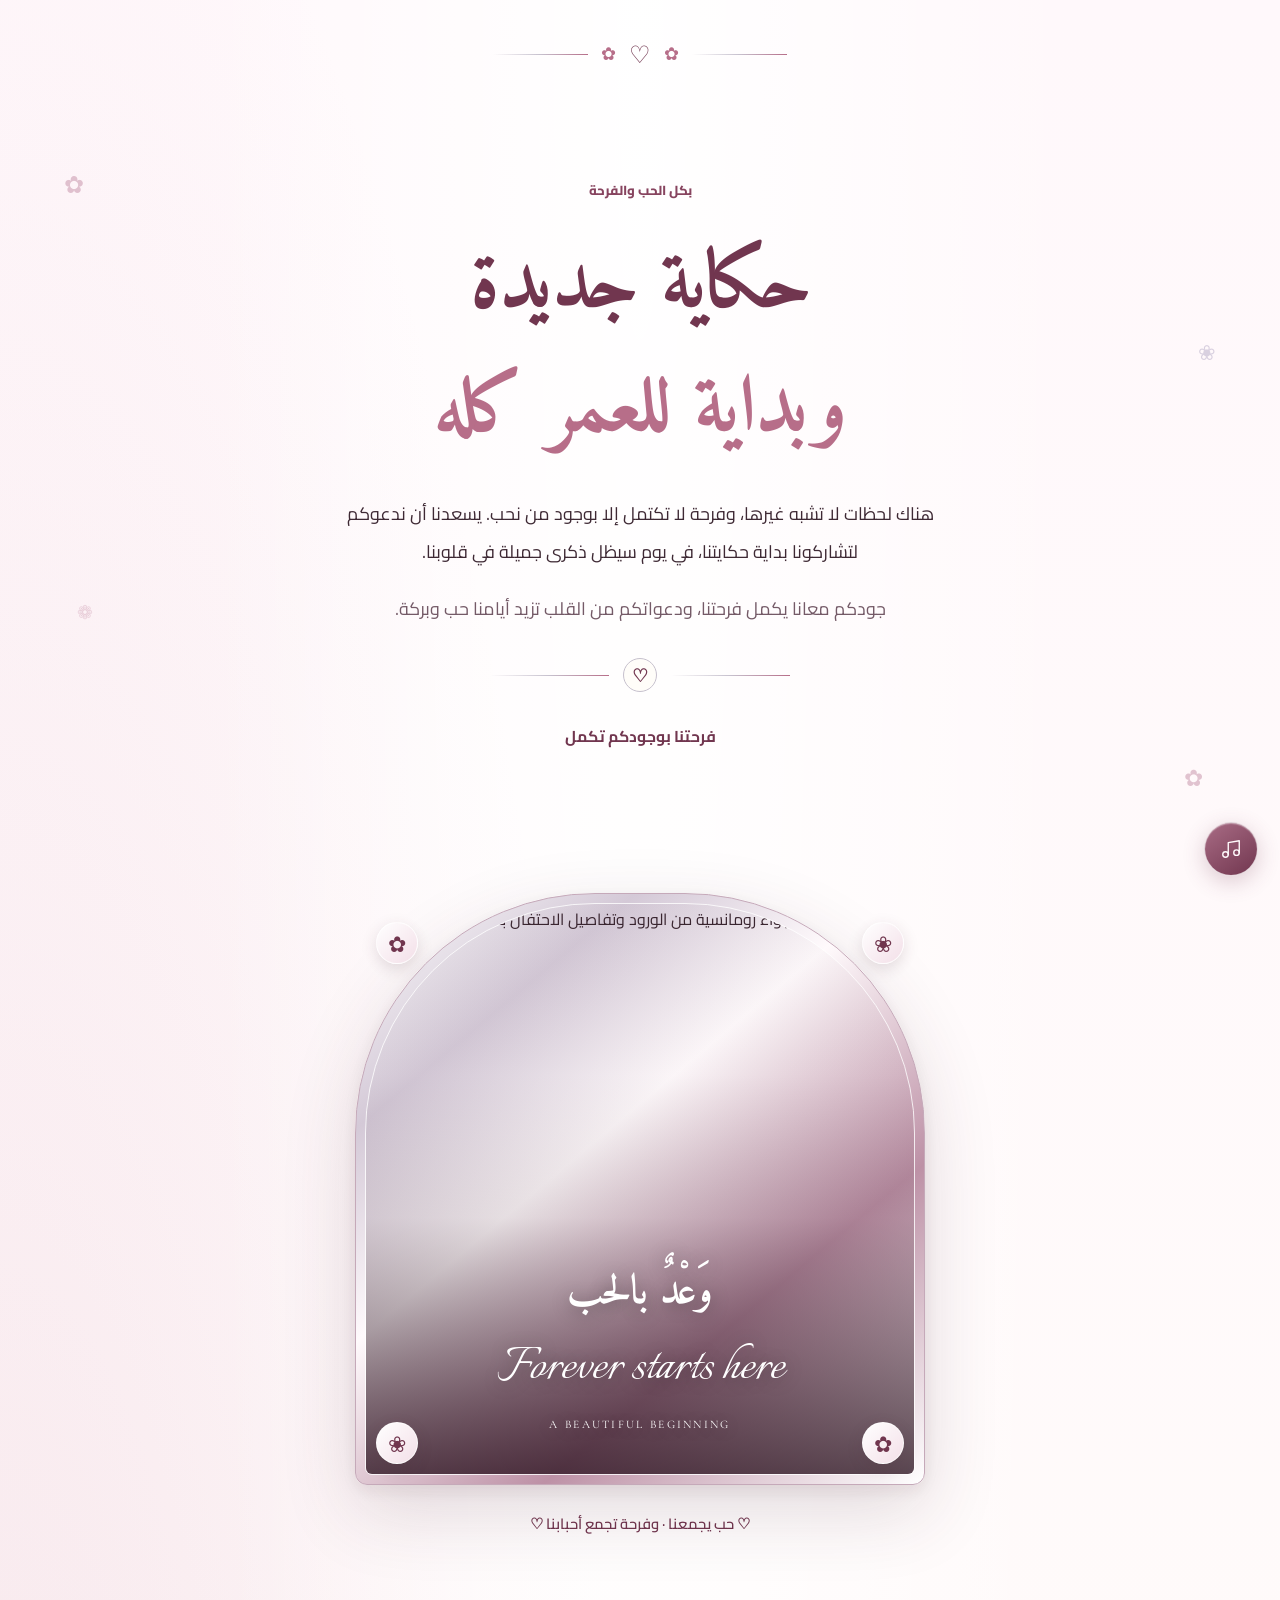
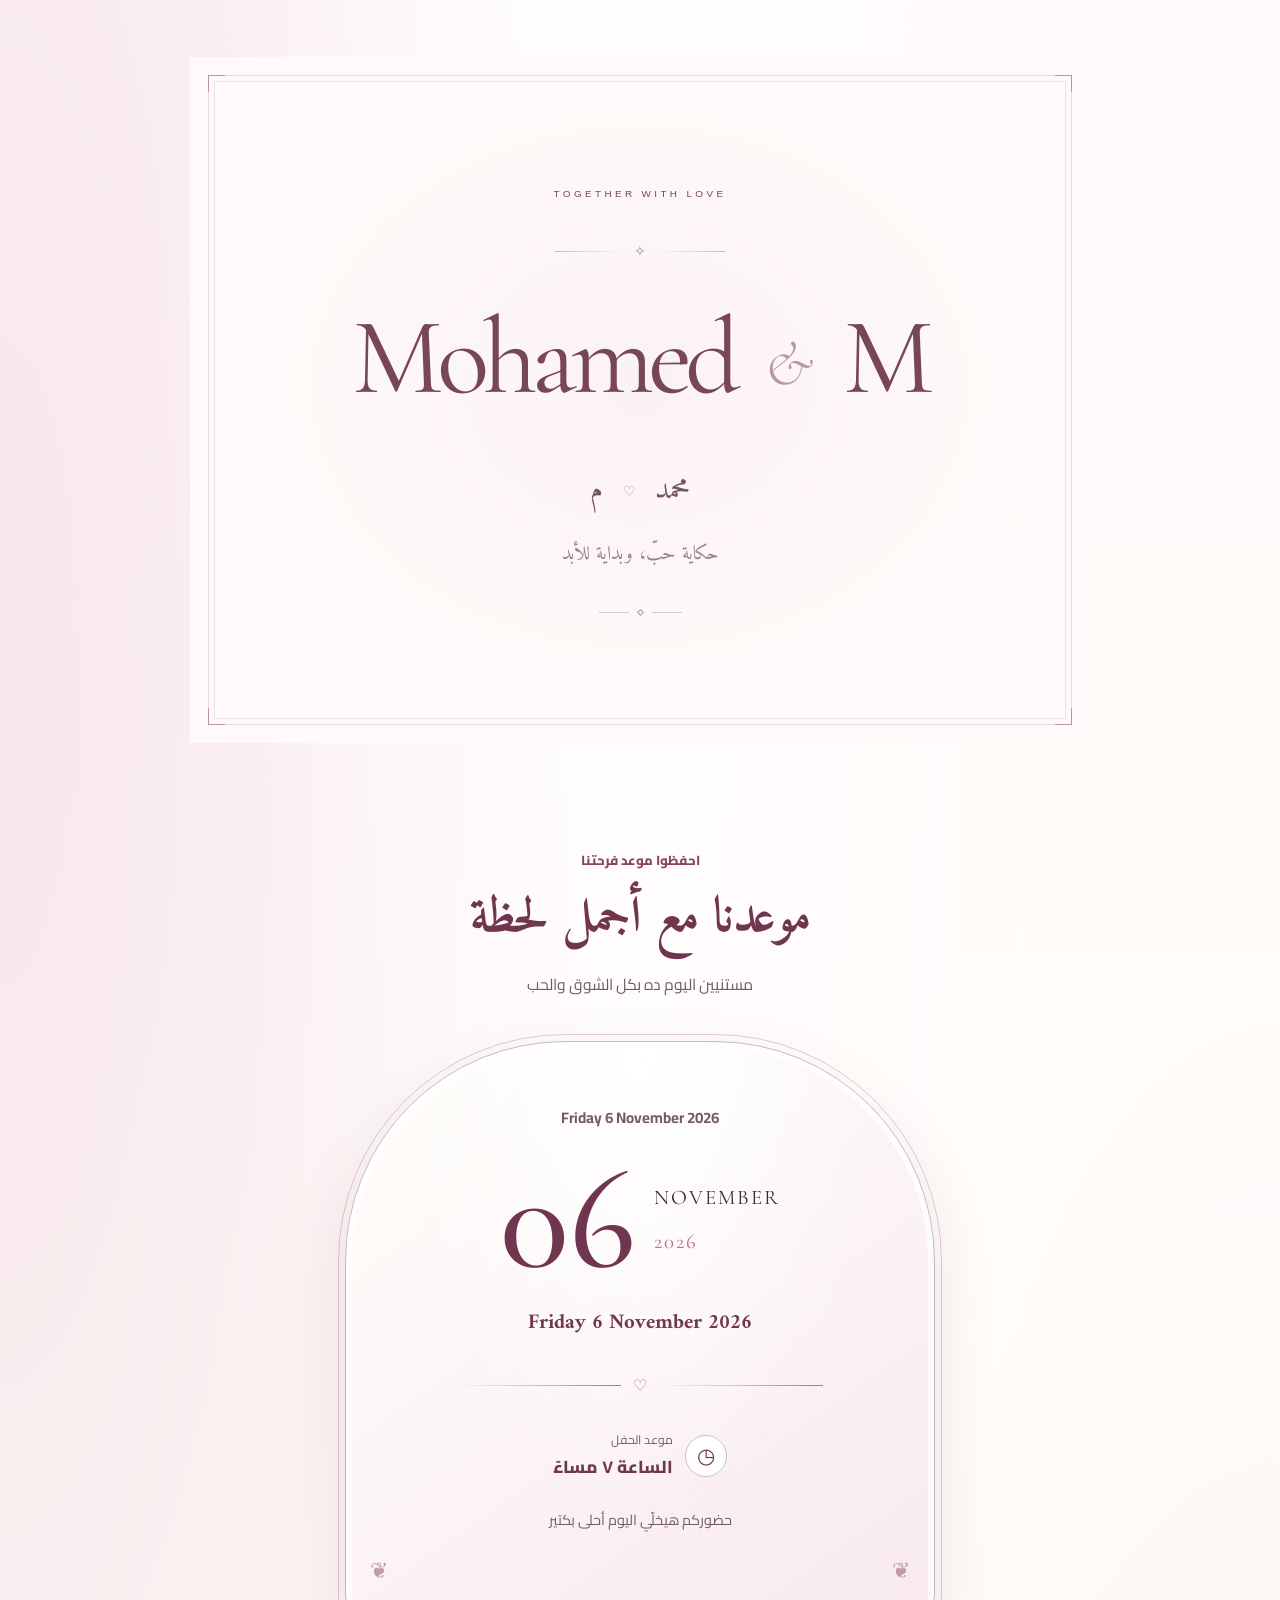
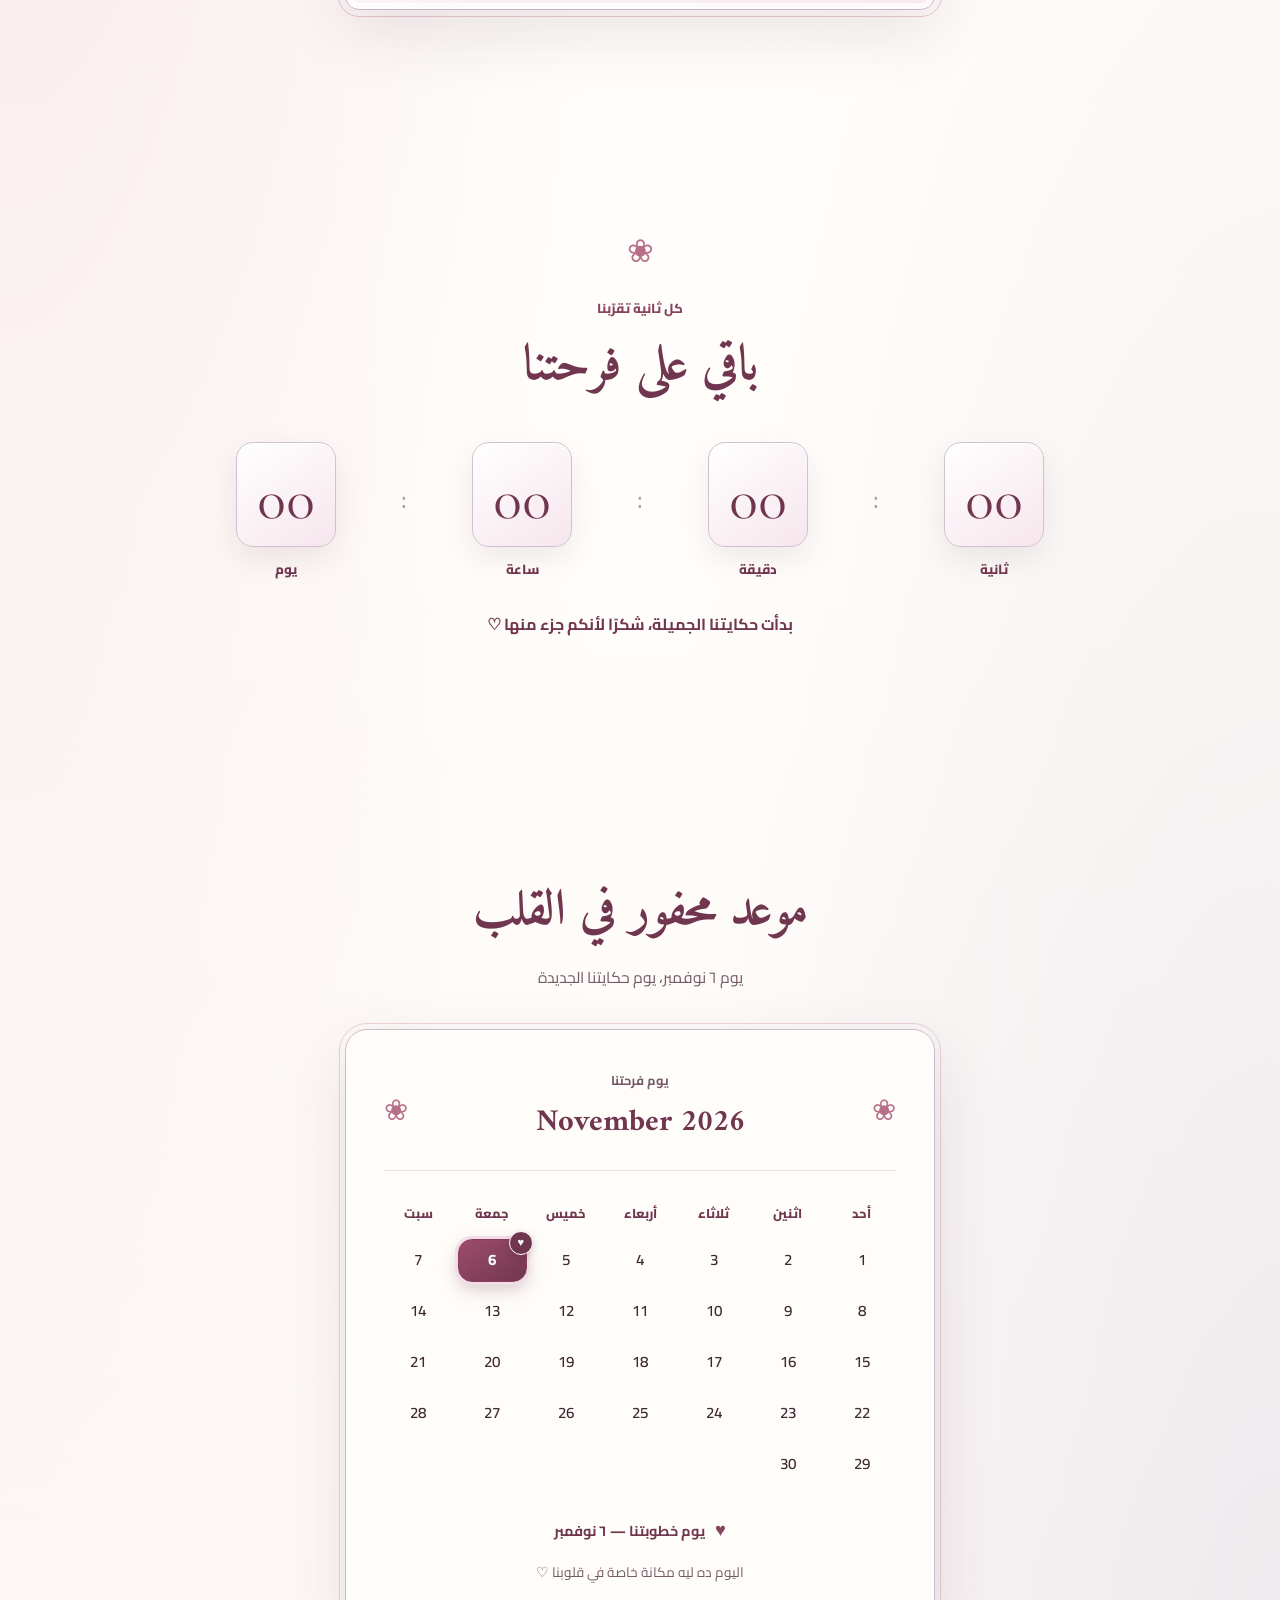
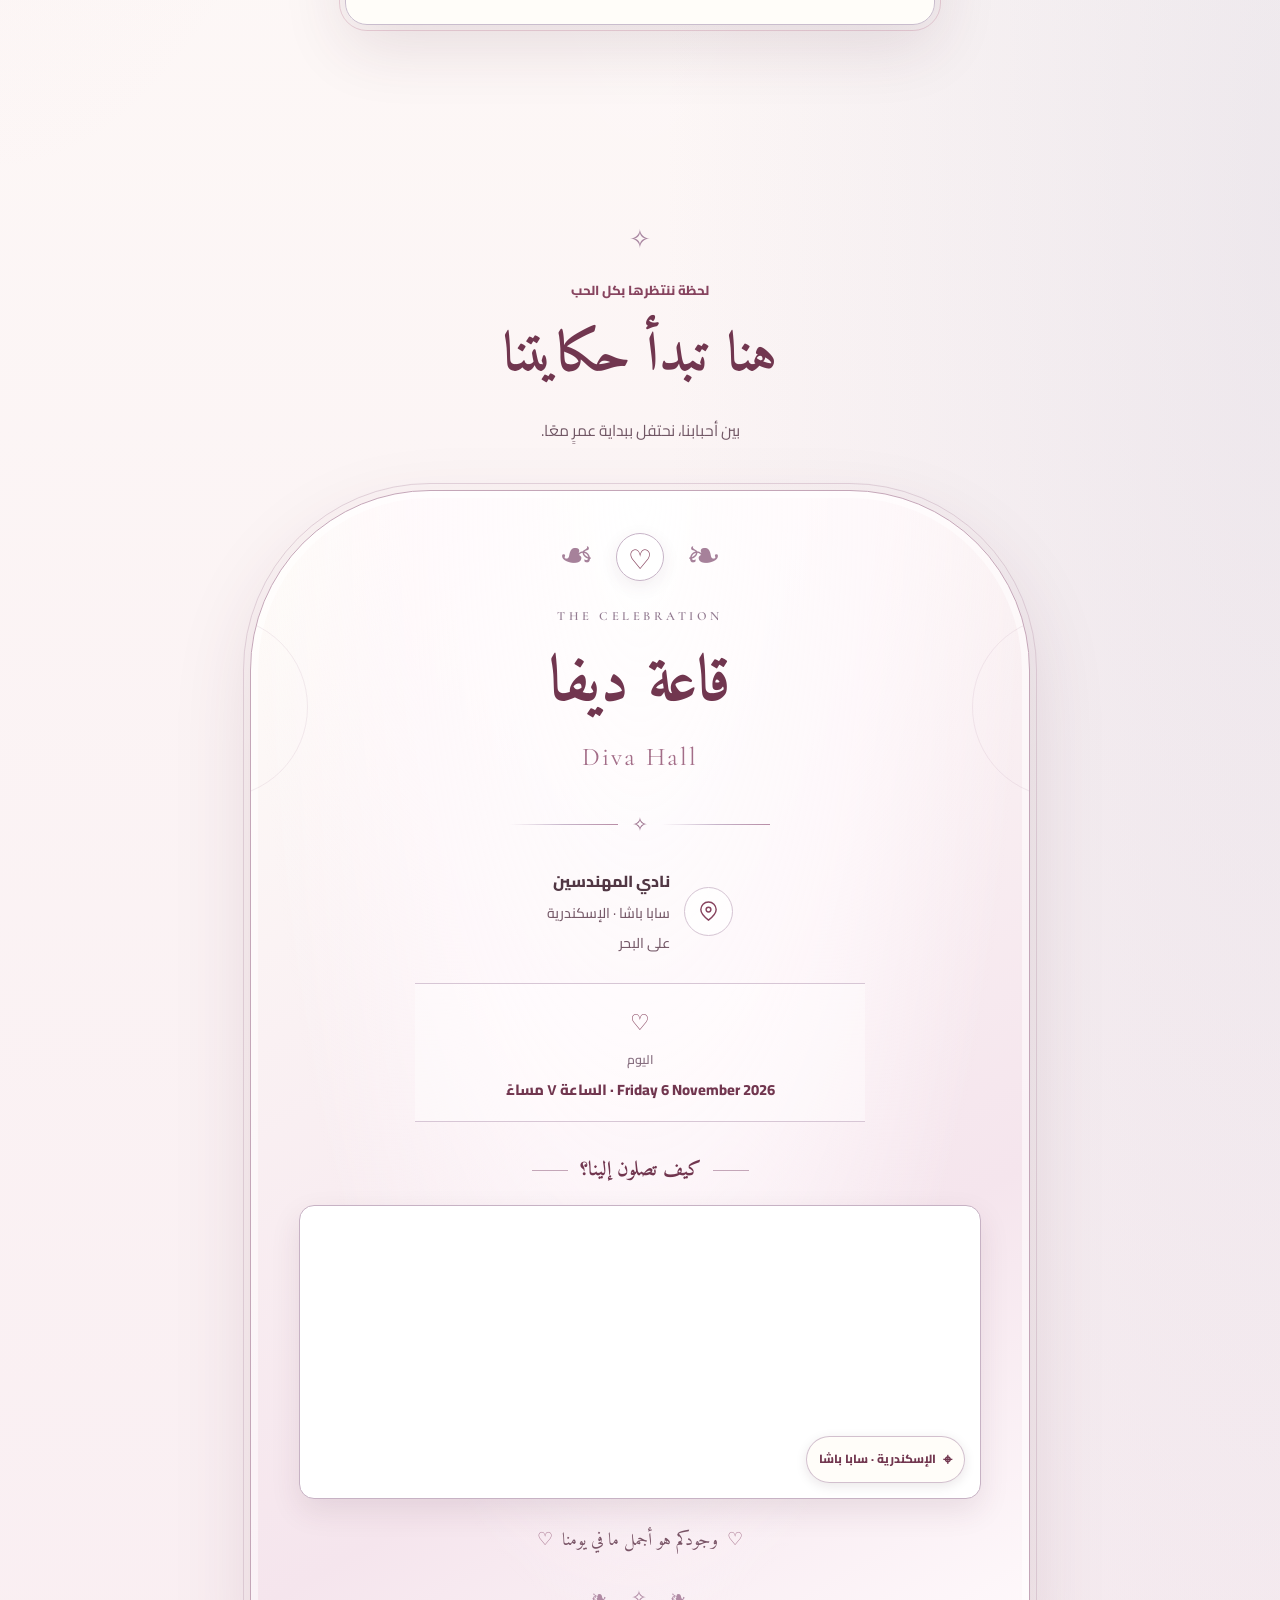
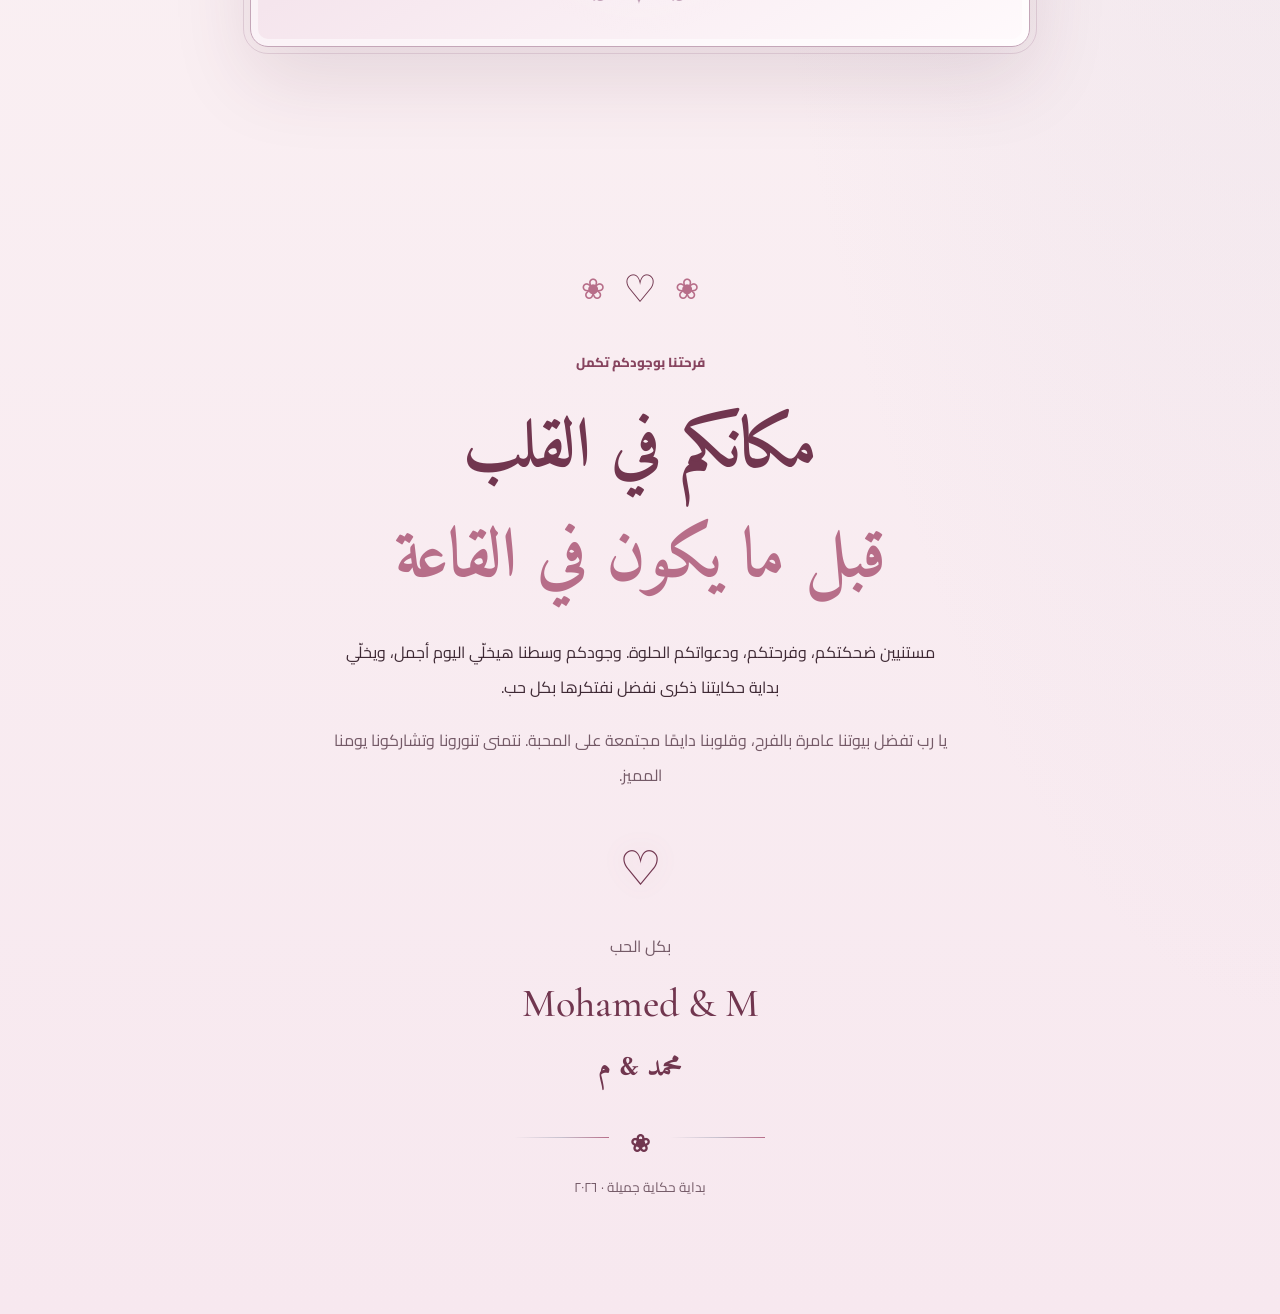
==== commit 02a69544: "." ====
--- a/invitation.html
+++ b/invitation.html
@@ -473,6 +473,56 @@
             <p class="closing-footer">بداية حكاية جميلة · ٢٠٢٦</p>
         </section>
 
+
+        <!-- Floating Background Music Player -->
+        <div class="music-player" id="music-player">
+            <audio
+                id="background-music"
+                loop
+                preload="auto"
+                autoplay
+                playsinline
+            >
+                <source src="music/romantic-music.mp3" type="audio/mpeg">
+            </audio>
+
+            <button
+                type="button"
+                class="music-toggle"
+                id="music-toggle"
+                aria-label="تشغيل الموسيقى"
+                aria-pressed="false"
+                title="تشغيل الموسيقى"
+            >
+                <!-- Music note -->
+                <svg class="music-icon" viewBox="0 0 24 24" fill="none" aria-hidden="true">
+                    <path
+                        d="M9 18V5l12-2v13"
+                        stroke="currentColor"
+                        stroke-width="1.5"
+                        stroke-linecap="round"
+                        stroke-linejoin="round"
+                    />
+                    <circle cx="6" cy="18" r="3" stroke="currentColor" stroke-width="1.5"/>
+                    <circle cx="18" cy="16" r="3" stroke="currentColor" stroke-width="1.5"/>
+                </svg>
+
+                <!-- Pause icon -->
+                <svg class="pause-icon" viewBox="0 0 24 24" fill="none" aria-hidden="true">
+                    <path
+                        d="M9 5v14M15 5v14"
+                        stroke="currentColor"
+                        stroke-width="1.8"
+                        stroke-linecap="round"
+                    />
+                </svg>
+
+                <span class="music-ripple" aria-hidden="true"></span>
+            </button>
+
+        </div>
+
+
     </main>
 
 </body>
--- a/invitation.css
+++ b/invitation.css
@@ -2236,3 +2236,127 @@
     }
 }
 
+
+/* =====================================
+   FLOATING ROMANTIC MUSIC PLAYER
+===================================== */
+
+.music-player {
+    position: fixed;
+    right: 22px;
+    bottom: 24px;
+    z-index: 9999;
+    display: flex;
+    align-items: center;
+    gap: 10px;
+    direction: ltr;
+}
+
+.music-toggle {
+    position: relative;
+    isolation: isolate;
+    display: grid;
+    place-items: center;
+    width: 54px;
+    height: 54px;
+    padding: 0;
+    border: 1px solid rgba(255, 255, 255, 0.75);
+    border-radius: 50%;
+    color: #fffafc;
+    background: linear-gradient(145deg, #a96c85, #71364f);
+    box-shadow:
+        0 6px 22px rgba(113, 54, 79, 0.24),
+        inset 0 1px 1px rgba(255, 255, 255, 0.35);
+    cursor: pointer;
+    -webkit-tap-highlight-color: transparent;
+    transition:
+        transform 0.3s ease,
+        box-shadow 0.3s ease,
+        background 0.3s ease;
+}
+
+.music-toggle:hover {
+    transform: translateY(-3px);
+    box-shadow:
+        0 9px 28px rgba(113, 54, 79, 0.32),
+        inset 0 1px 1px rgba(255, 255, 255, 0.4);
+}
+
+.music-toggle:focus-visible {
+    outline: 2px solid #b995a5;
+    outline-offset: 4px;
+}
+
+.music-toggle svg {
+    position: relative;
+    z-index: 2;
+    width: 22px;
+    height: 22px;
+}
+
+.pause-icon {
+    display: none;
+}
+
+.music-player.is-playing .music-icon {
+    display: none;
+}
+
+.music-player.is-playing .pause-icon {
+    display: block;
+}
+
+/* Gentle animated ring while music plays */
+.music-ripple {
+    position: absolute;
+    z-index: -1;
+    inset: -5px;
+    border: 1px solid rgba(169, 108, 133, 0.5);
+    border-radius: 50%;
+    opacity: 0;
+    pointer-events: none;
+}
+
+.music-player.is-playing .music-ripple {
+    animation: music-ripple 2.4s ease-out infinite;
+}
+
+@keyframes music-ripple {
+    0% {
+        transform: scale(0.9);
+        opacity: 0.65;
+    }
+
+    100% {
+        transform: scale(1.35);
+        opacity: 0;
+    }
+}
+
+/* Small elegant label */
+@media (max-width: 600px) {
+    .music-player {
+        right: 15px;
+        bottom: 18px;
+        gap: 8px;
+    }
+
+    .music-toggle {
+        width: 48px;
+        height: 48px;
+    }
+
+    .music-toggle svg {
+        width: 20px;
+        height: 20px;
+    }
+
+}
+
+@media (prefers-reduced-motion: reduce) {
+    .music-toggle,
+    .music-ripple {
+        animation: none !important;
+        transition: none !important;
+    }
+}
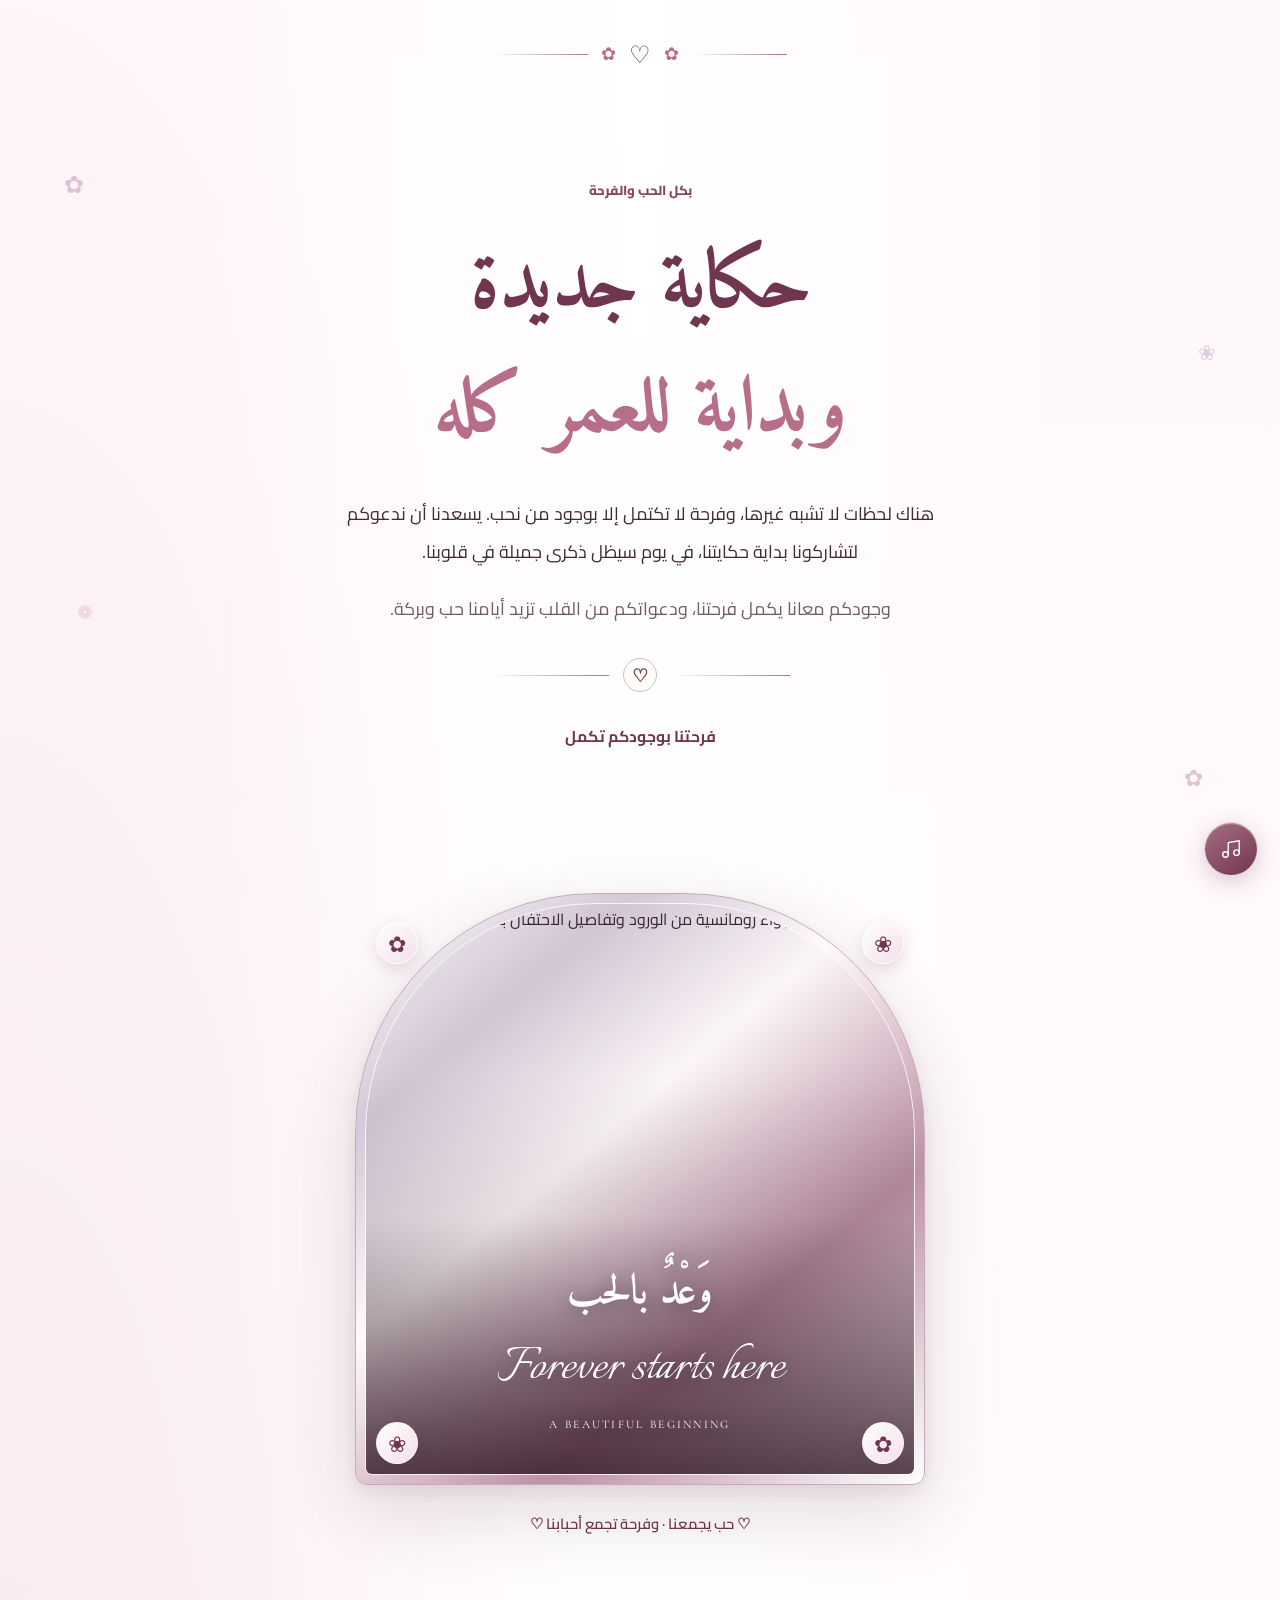
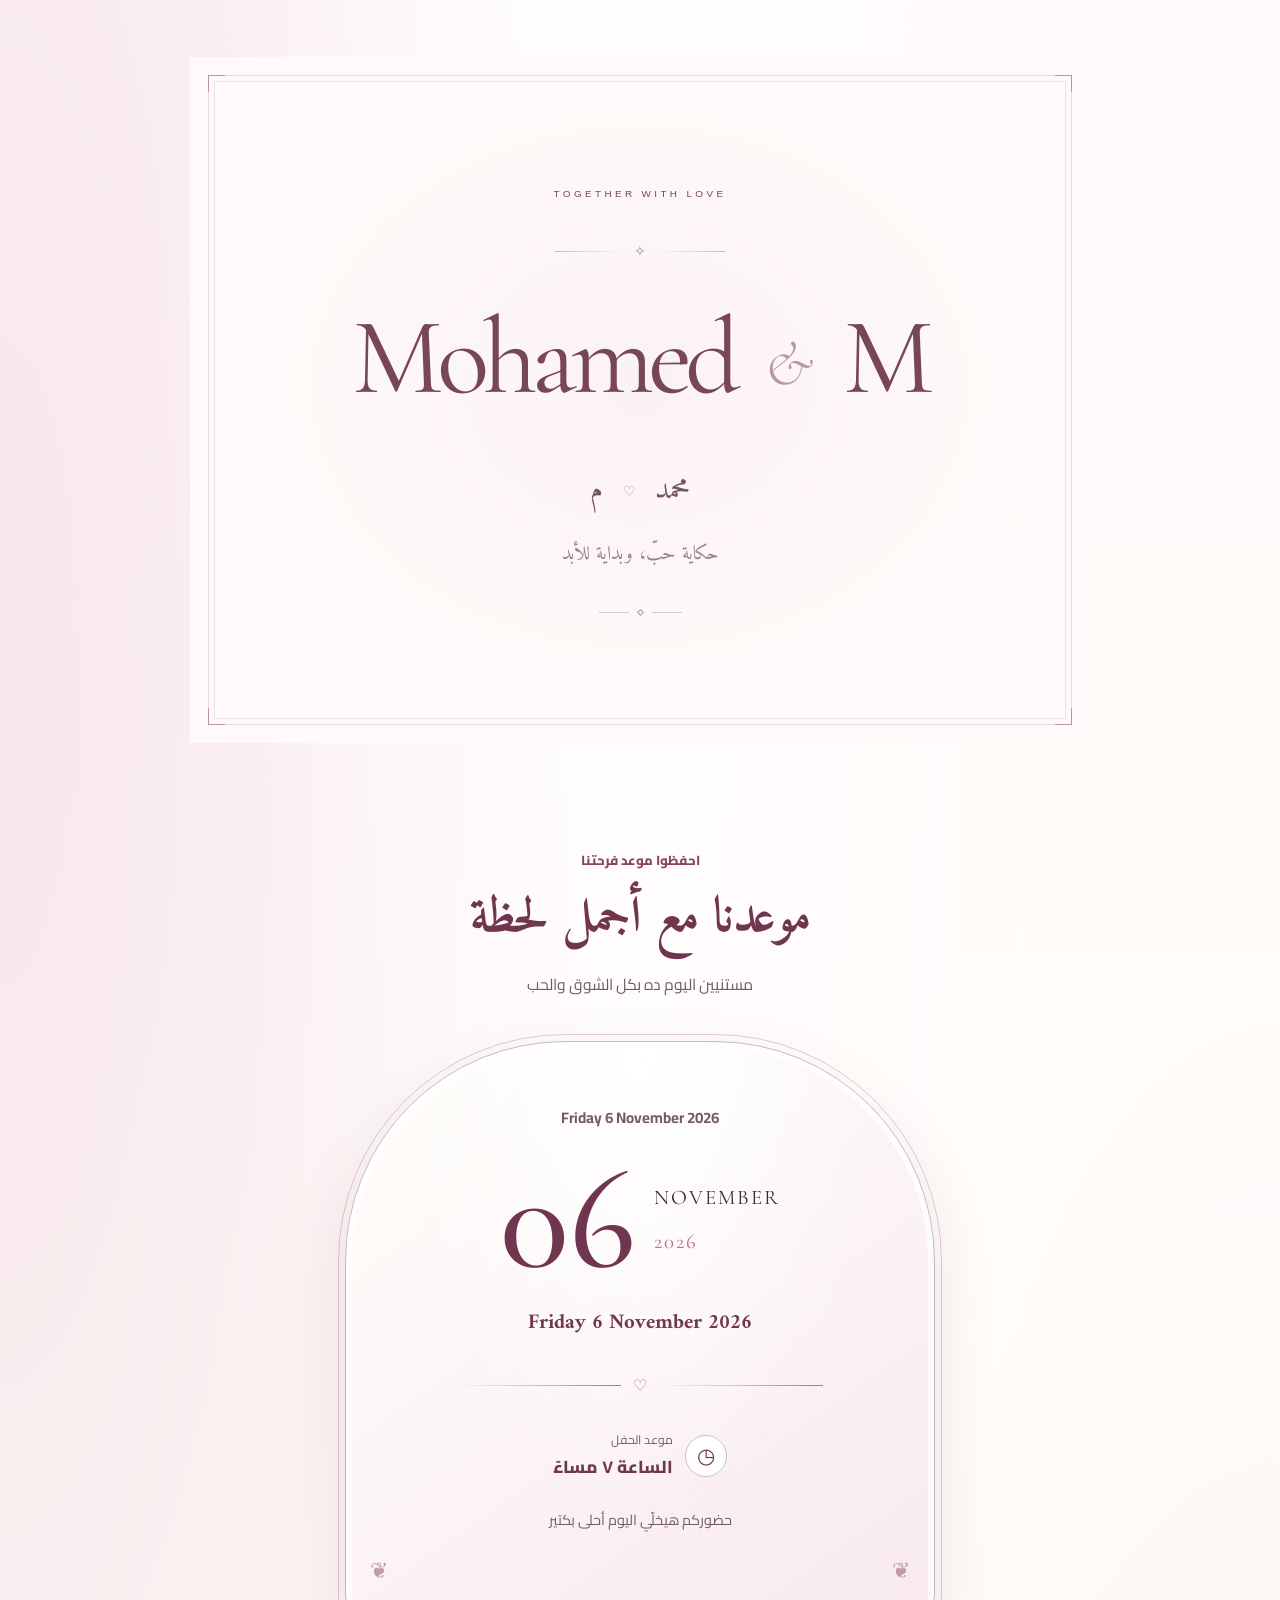
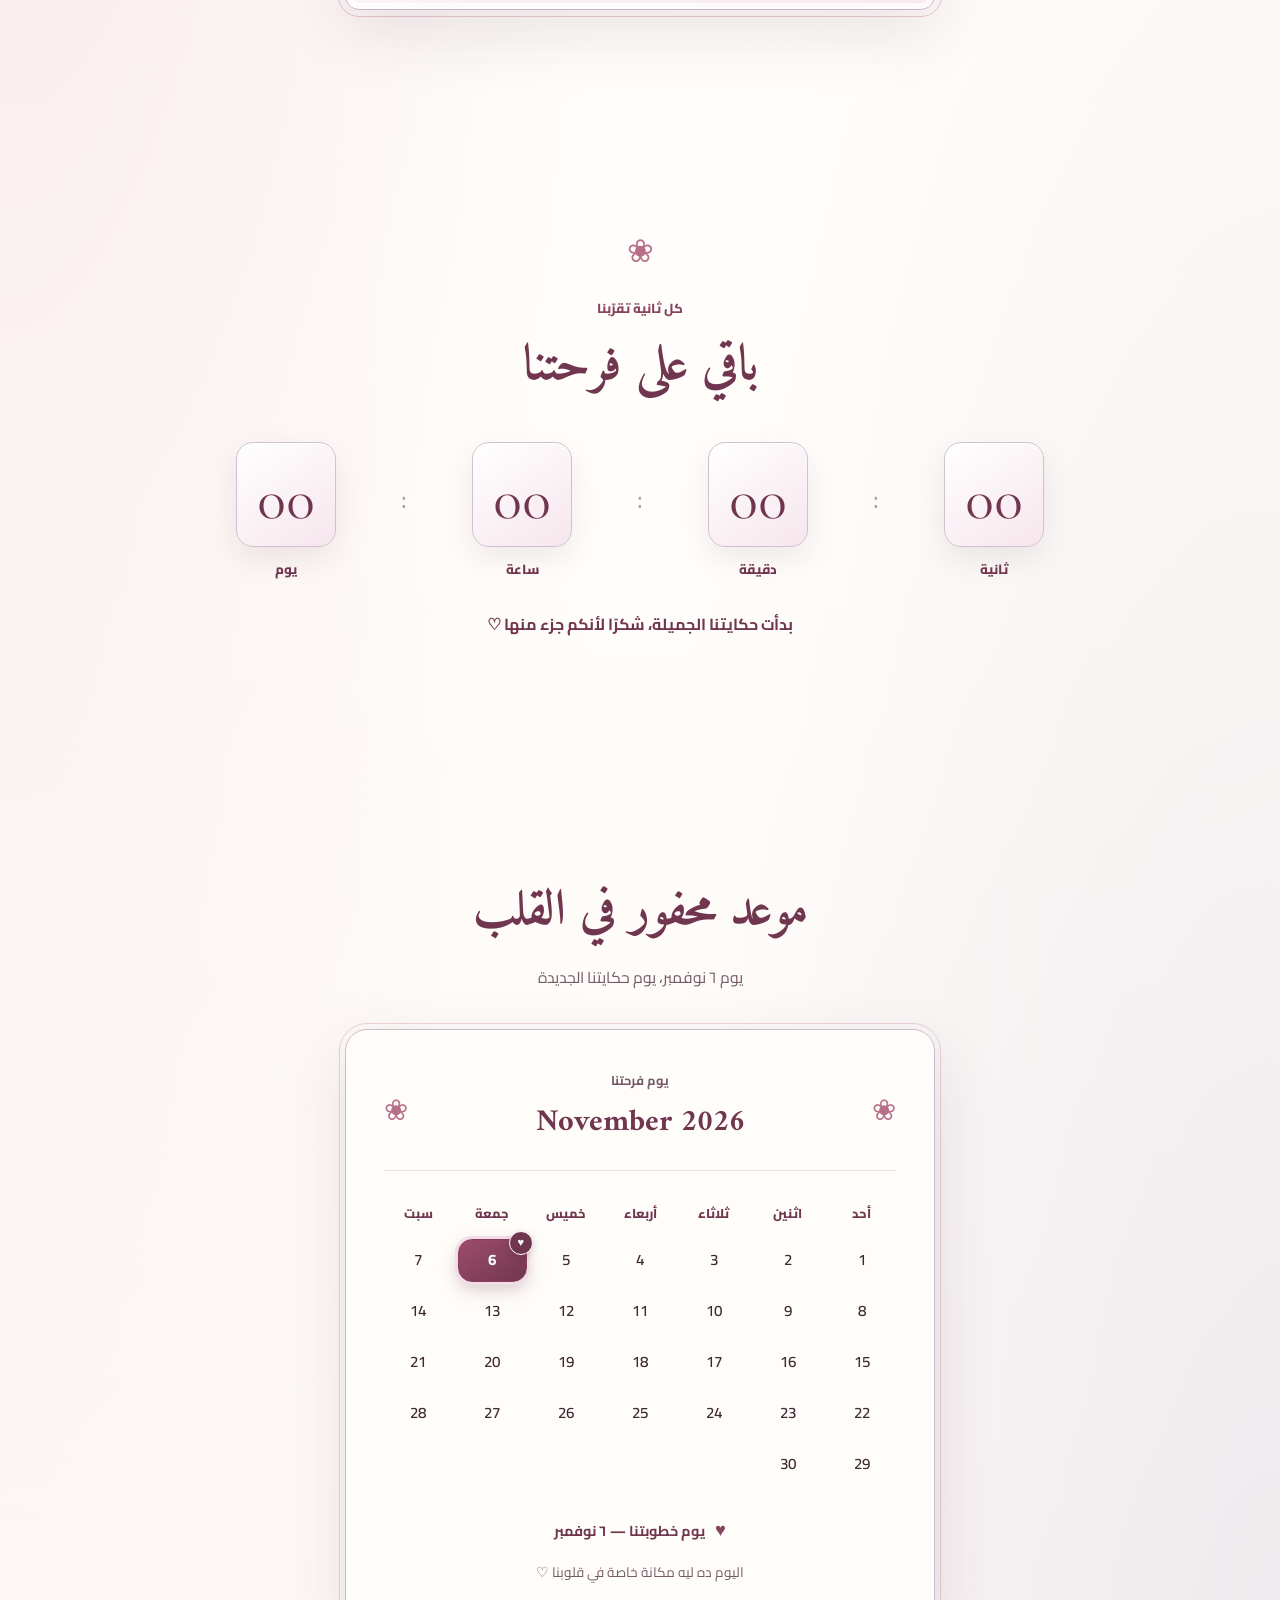
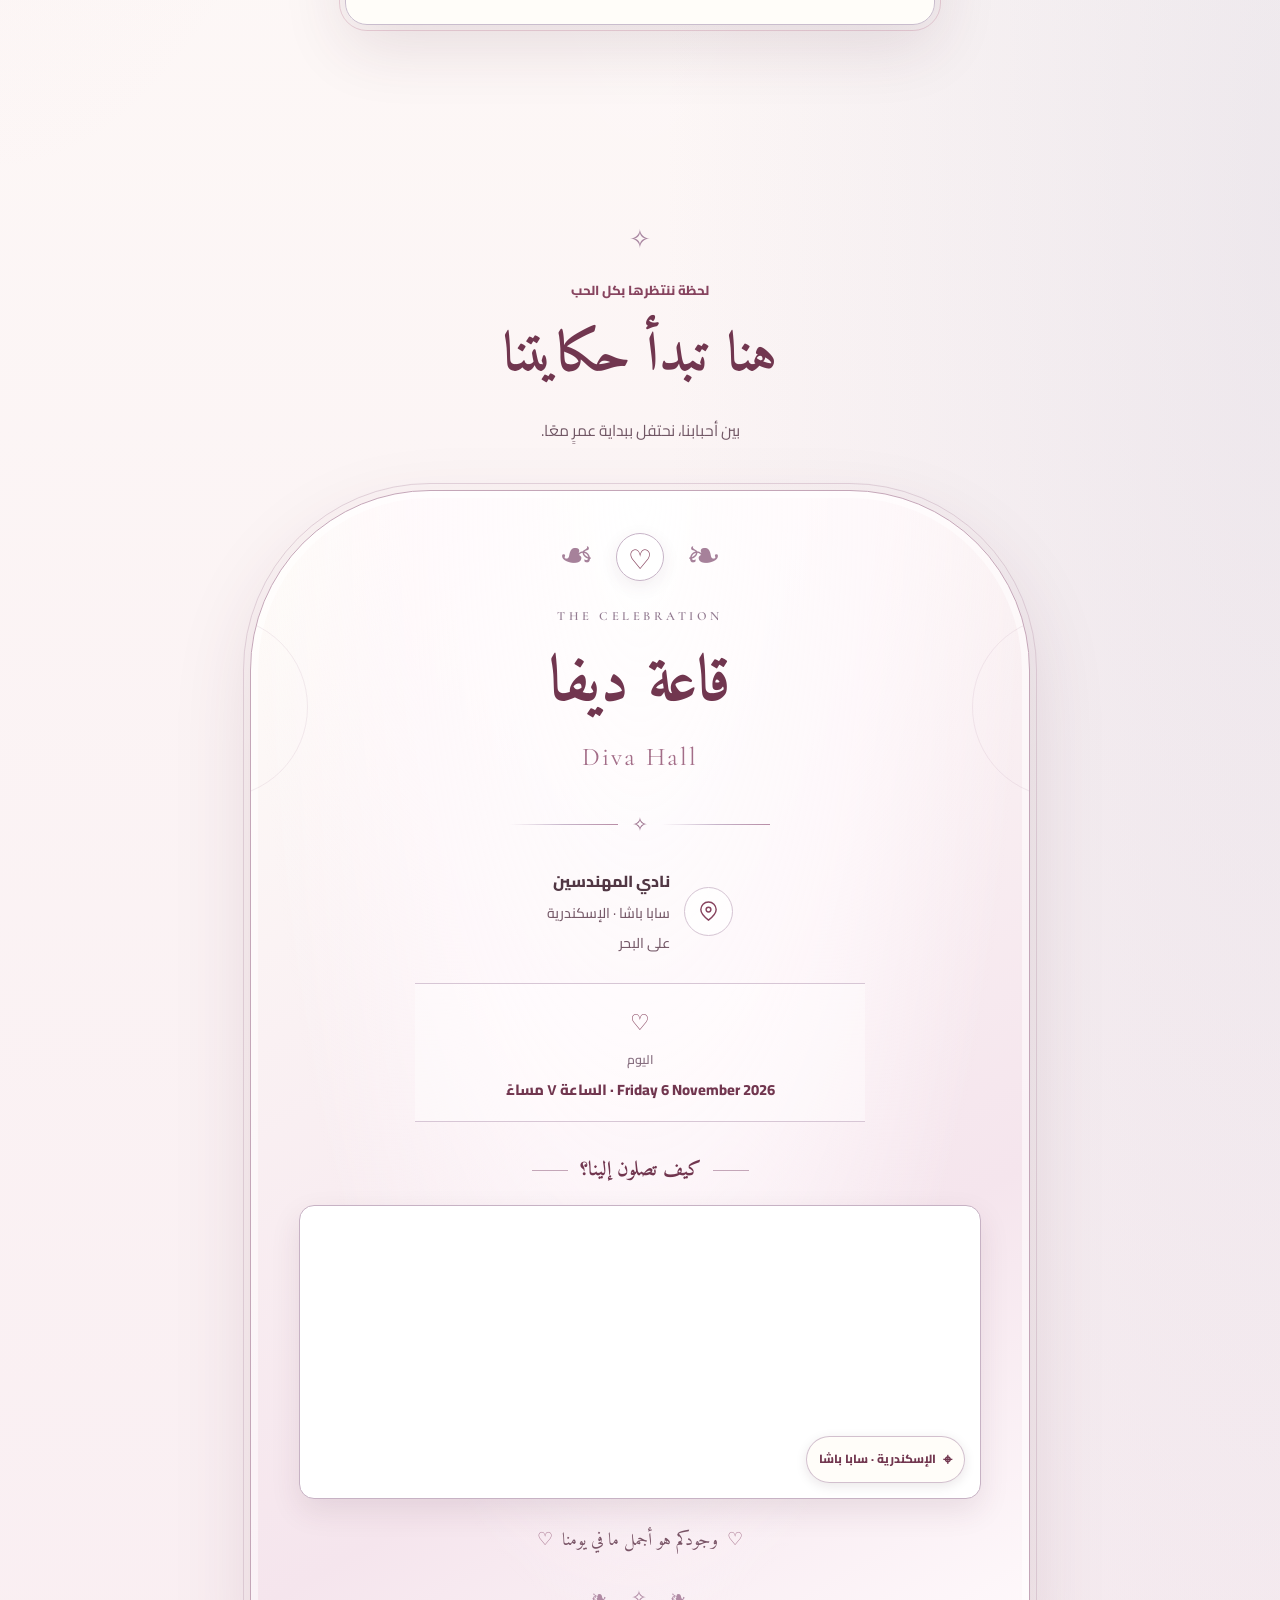
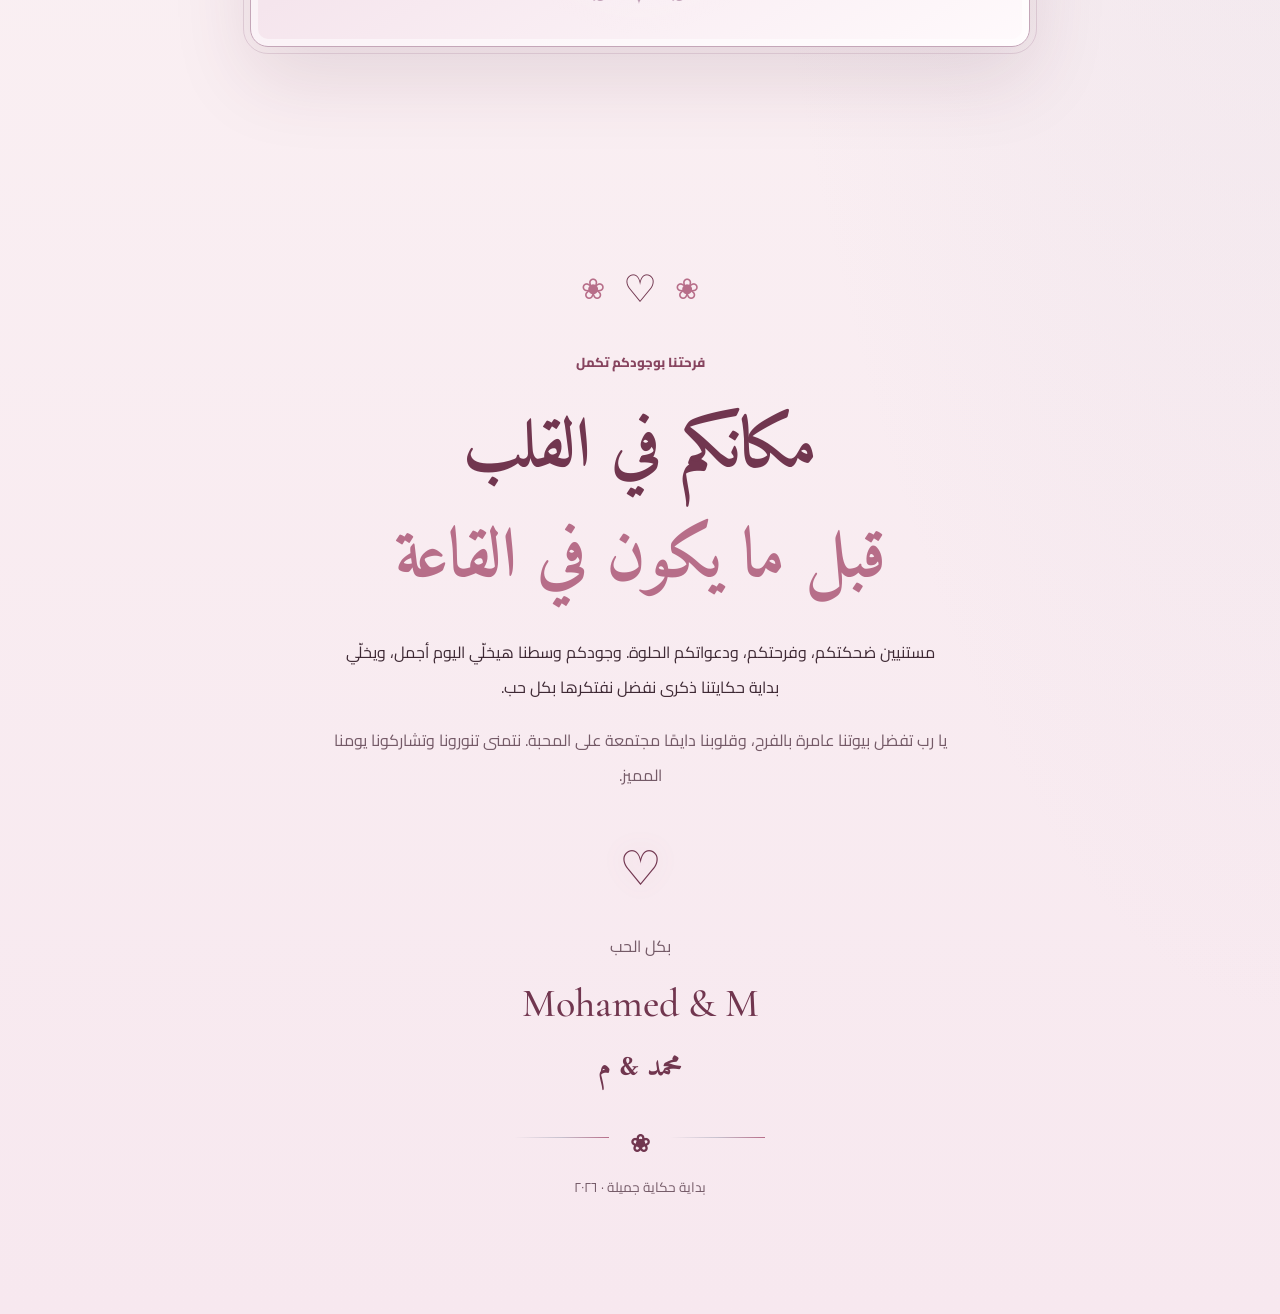
==== commit 501d8fbf: "." ====
--- a/invitation.html
+++ b/invitation.html
@@ -104,7 +104,7 @@
             </p>
 
             <p class="intro-description intro-secondary">
-                جودكم معانا يكمل فرحتنا،
+                وجودكم معانا يكمل فرحتنا،
                 ودعواتكم من القلب تزيد أيامنا حب وبركة.
             </p>
 
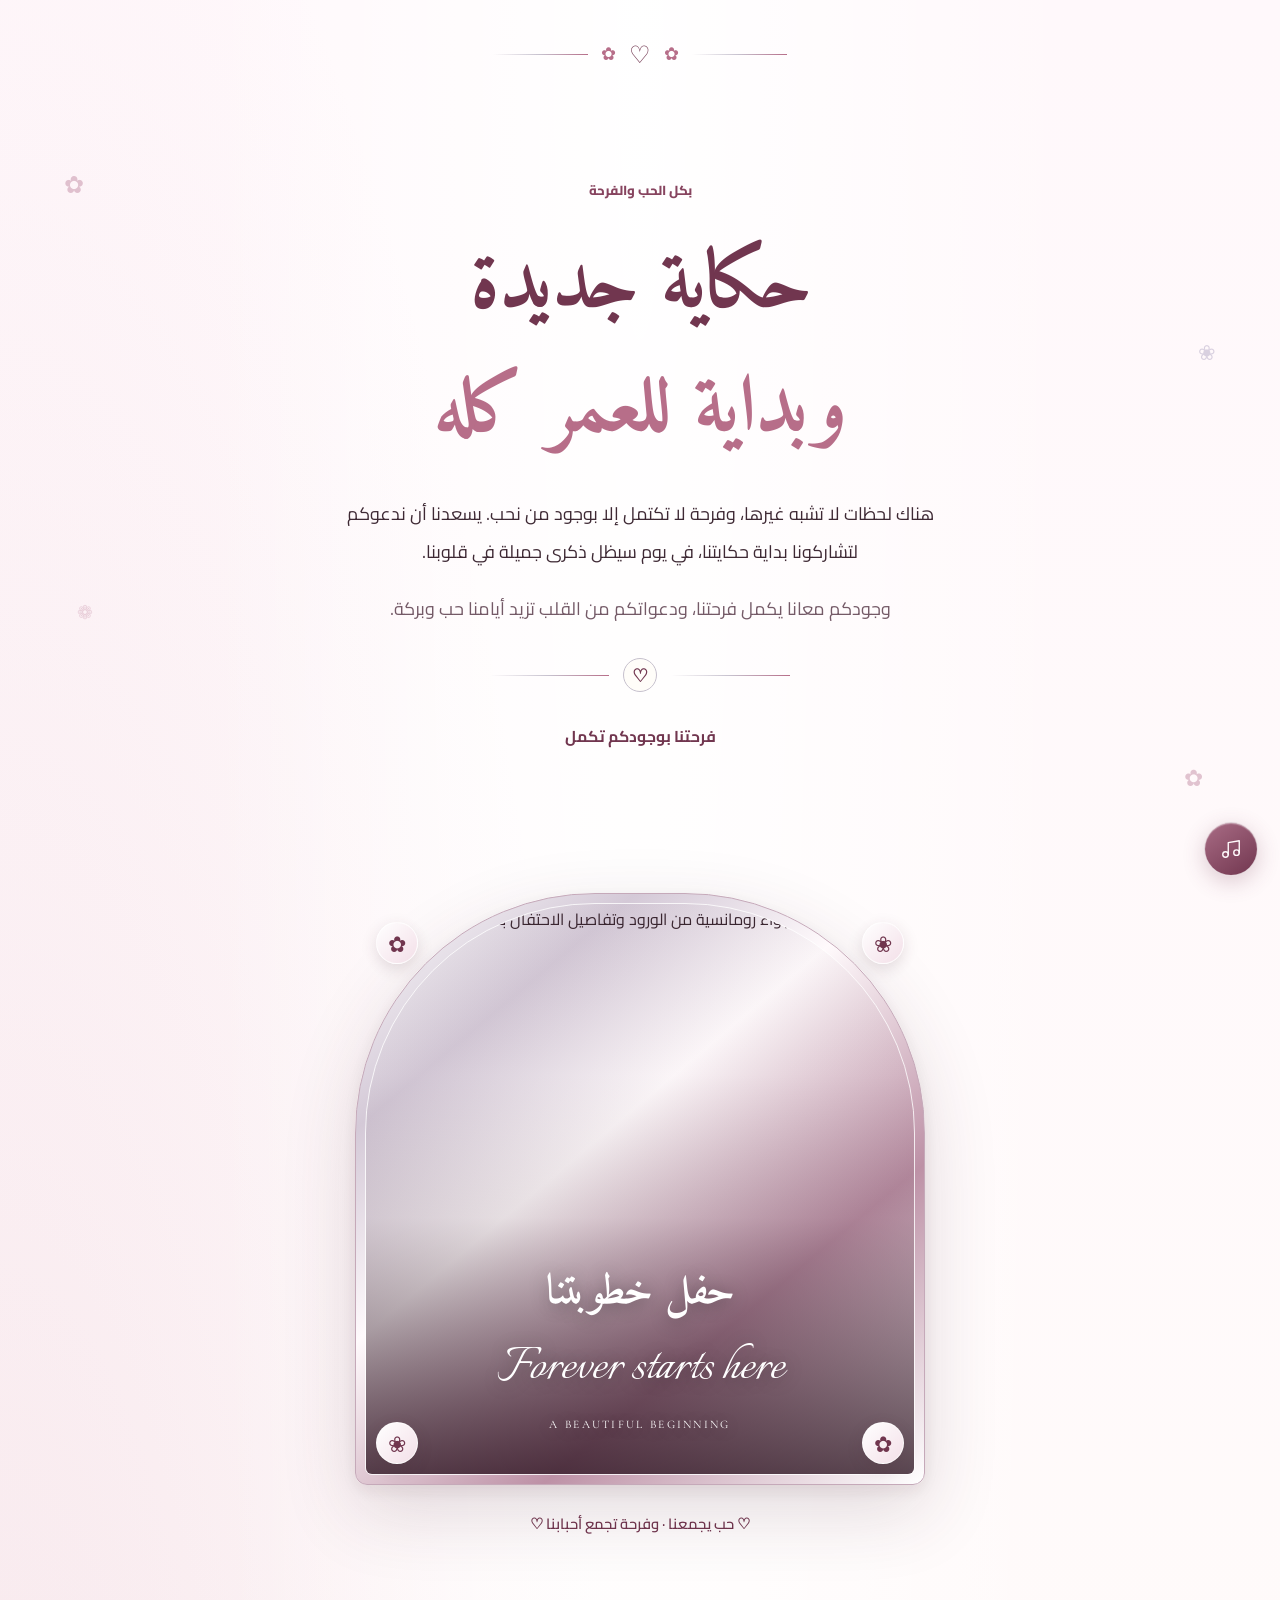
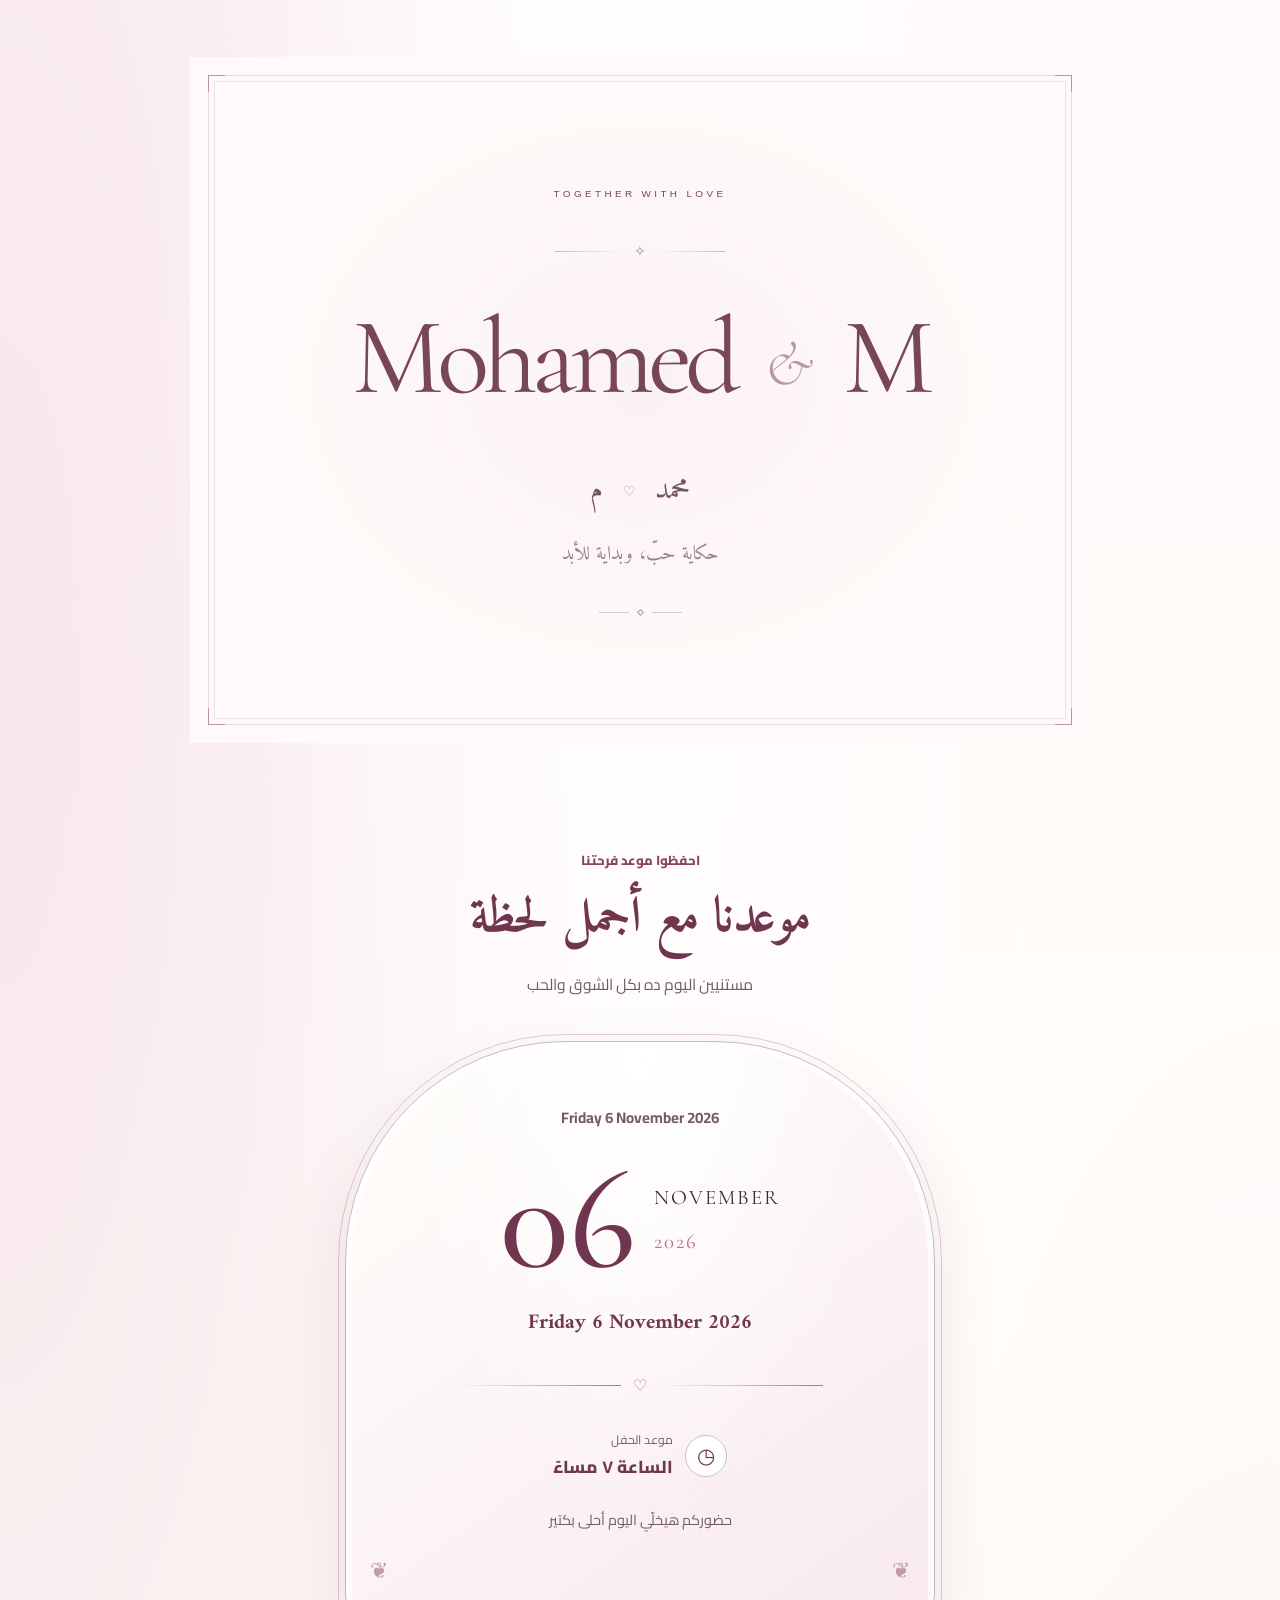
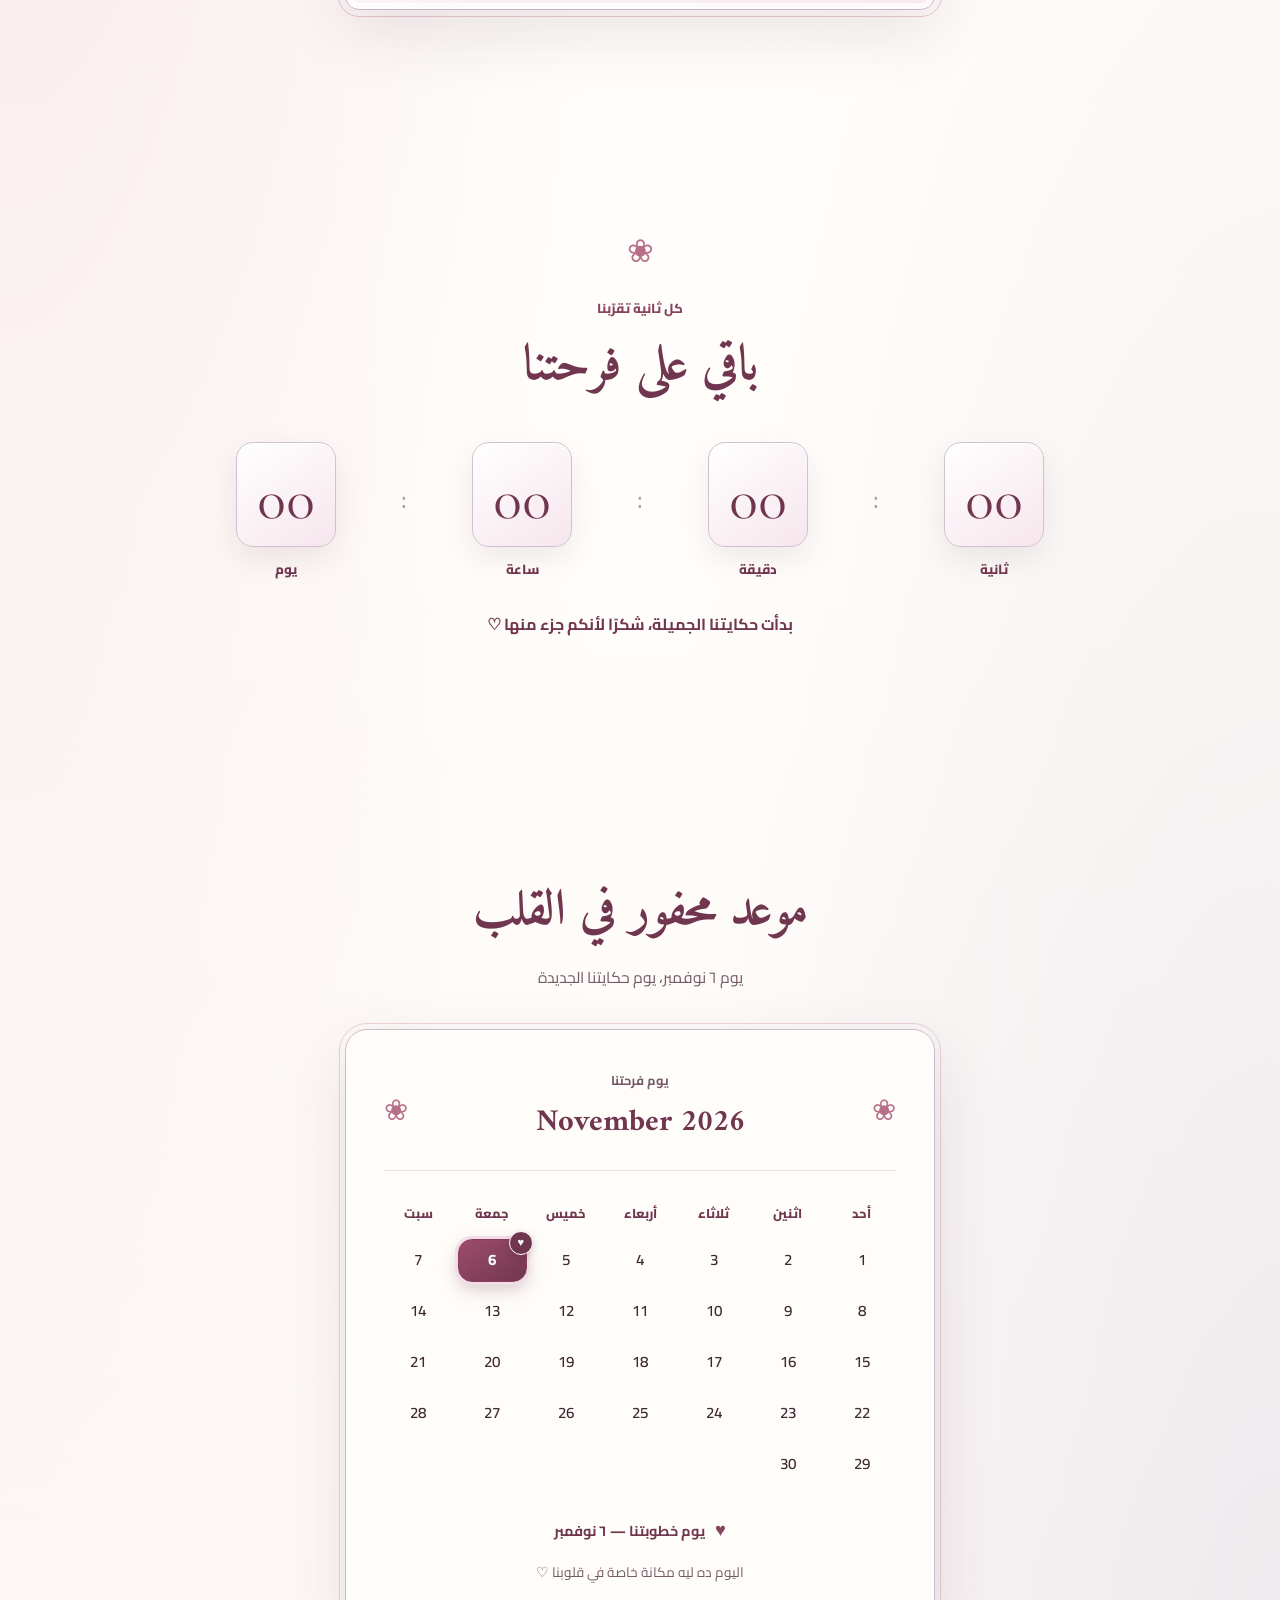
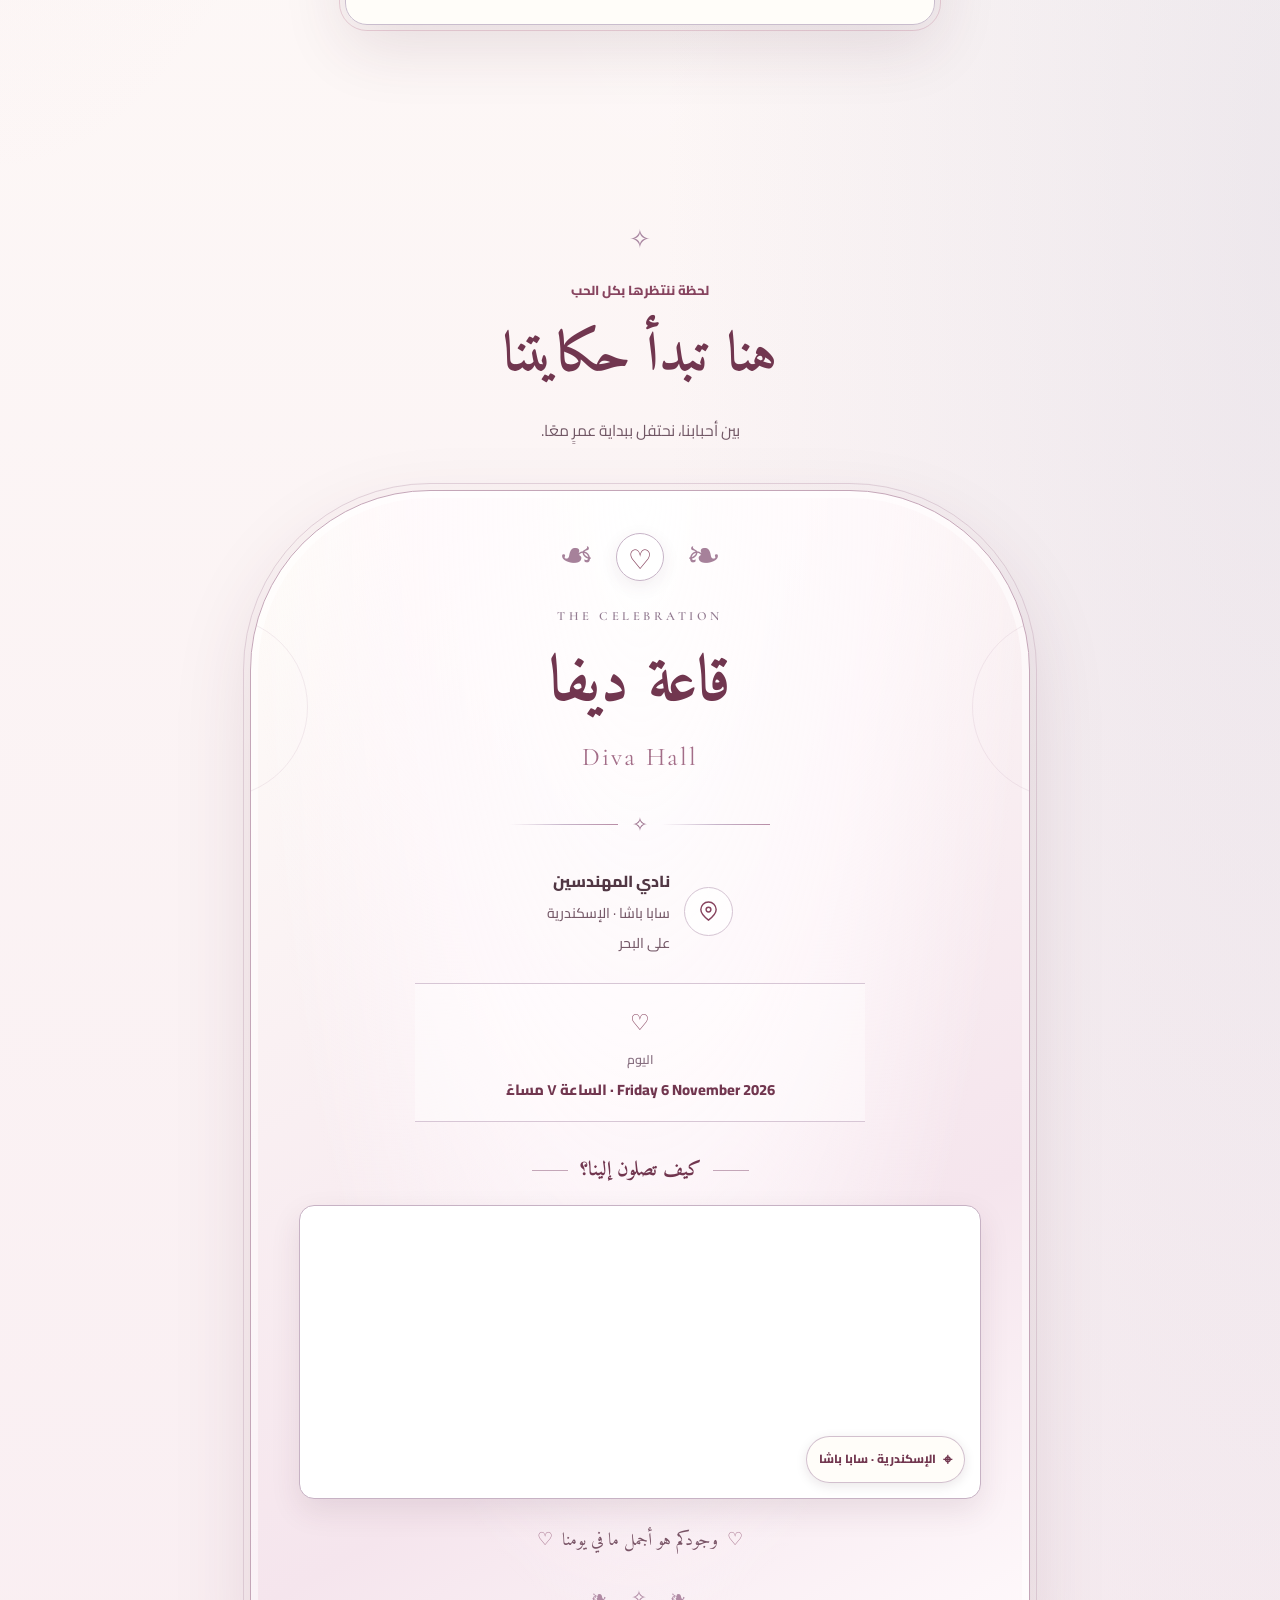
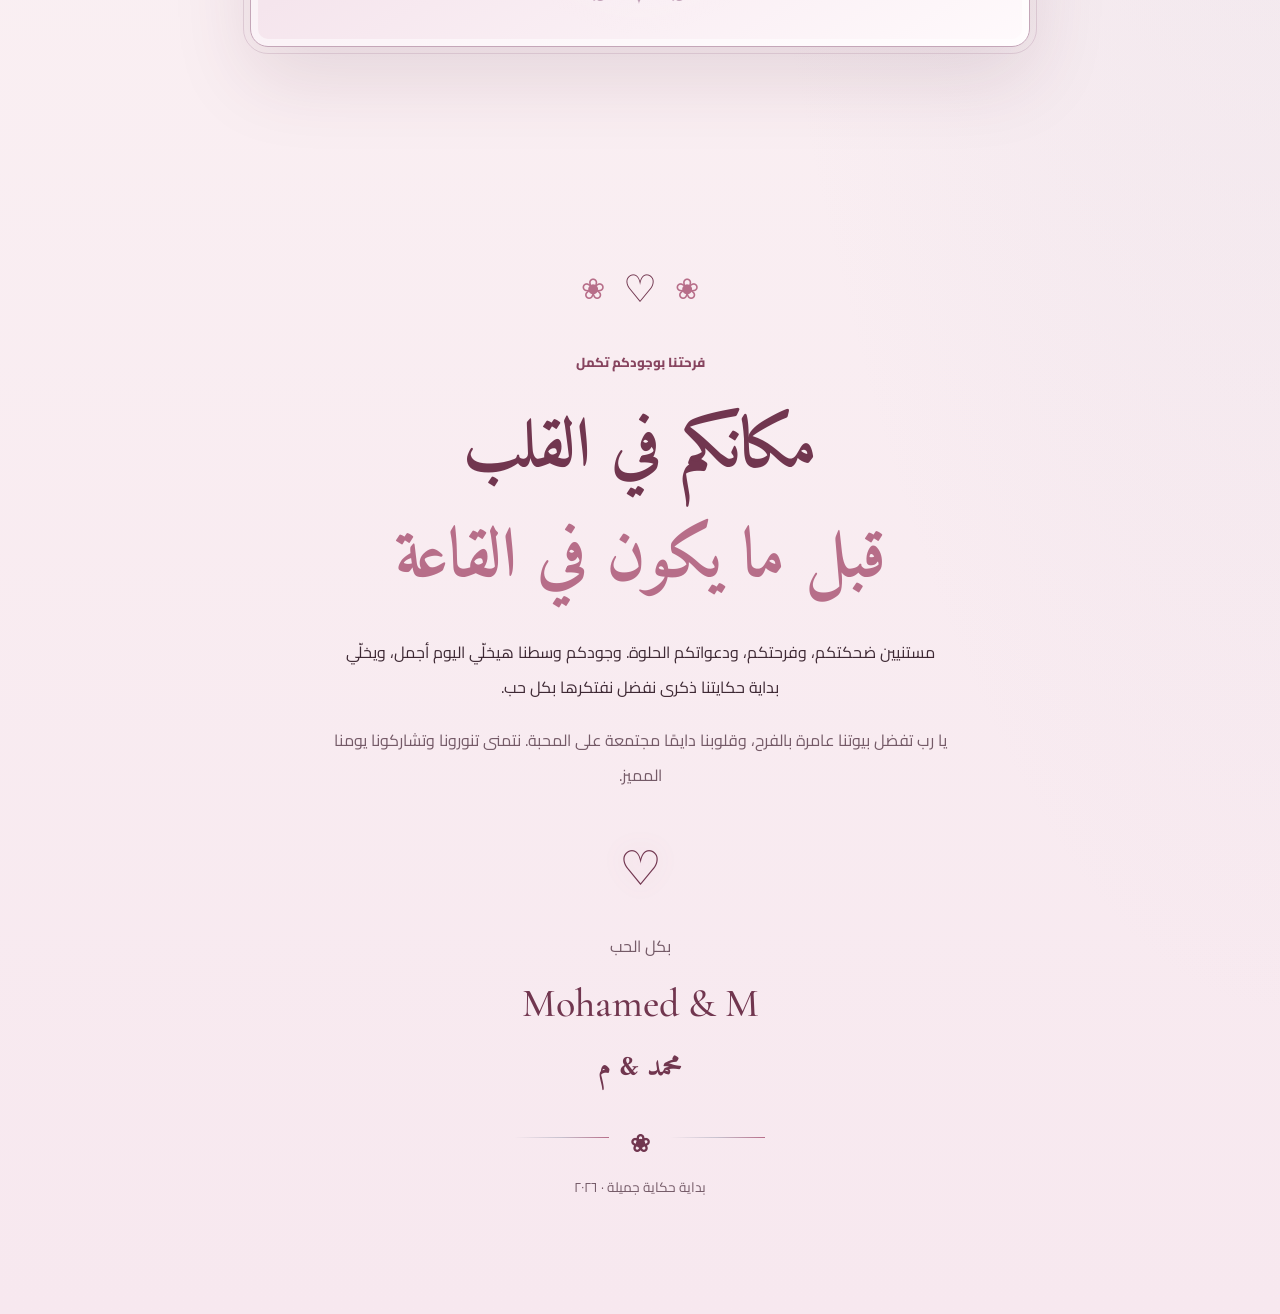
==== commit 6a60487d: "." ====
--- a/invitation.html
+++ b/invitation.html
@@ -129,7 +129,7 @@
                     <div class="image-overlay"></div>
 
                     <div class="image-caption">
-                        <span class="caption-arabic">وَعْدٌ بالحب</span>
+                        <span class="caption-arabic">حفل خطوبتنا</span>
                         <span class="caption-script" dir="ltr">Forever starts here</span>
                         <span class="caption-small" dir="ltr">A BEAUTIFUL BEGINNING</span>
                     </div>
@@ -476,6 +476,7 @@
 
         <!-- Floating Background Music Player -->
         <div class="music-player" id="music-player">
+
             <audio
                 id="background-music"
                 loop
@@ -483,7 +484,11 @@
                 autoplay
                 playsinline
             >
-                <source src="music/romantic-music.mp3" type="audio/mpeg">
+                <source
+                    src="music/romantic-music.mp3"
+                    type="audio/mpeg"
+                >
+                Your browser does not support audio playback.
             </audio>
 
             <button
@@ -495,7 +500,12 @@
                 title="تشغيل الموسيقى"
             >
                 <!-- Music note -->
-                <svg class="music-icon" viewBox="0 0 24 24" fill="none" aria-hidden="true">
+                <svg
+                    class="music-icon"
+                    viewBox="0 0 24 24"
+                    fill="none"
+                    aria-hidden="true"
+                >
                     <path
                         d="M9 18V5l12-2v13"
                         stroke="currentColor"
@@ -503,12 +513,25 @@
                         stroke-linecap="round"
                         stroke-linejoin="round"
                     />
-                    <circle cx="6" cy="18" r="3" stroke="currentColor" stroke-width="1.5"/>
-                    <circle cx="18" cy="16" r="3" stroke="currentColor" stroke-width="1.5"/>
+                    <circle
+                        cx="6" cy="18" r="3"
+                        stroke="currentColor"
+                        stroke-width="1.5"
+                    />
+                    <circle
+                        cx="18" cy="16" r="3"
+                        stroke="currentColor"
+                        stroke-width="1.5"
+                    />
                 </svg>
 
                 <!-- Pause icon -->
-                <svg class="pause-icon" viewBox="0 0 24 24" fill="none" aria-hidden="true">
+                <svg
+                    class="pause-icon"
+                    viewBox="0 0 24 24"
+                    fill="none"
+                    aria-hidden="true"
+                >
                     <path
                         d="M9 5v14M15 5v14"
                         stroke="currentColor"
@@ -523,6 +546,7 @@
         </div>
 
 
+
     </main>
 
 </body>
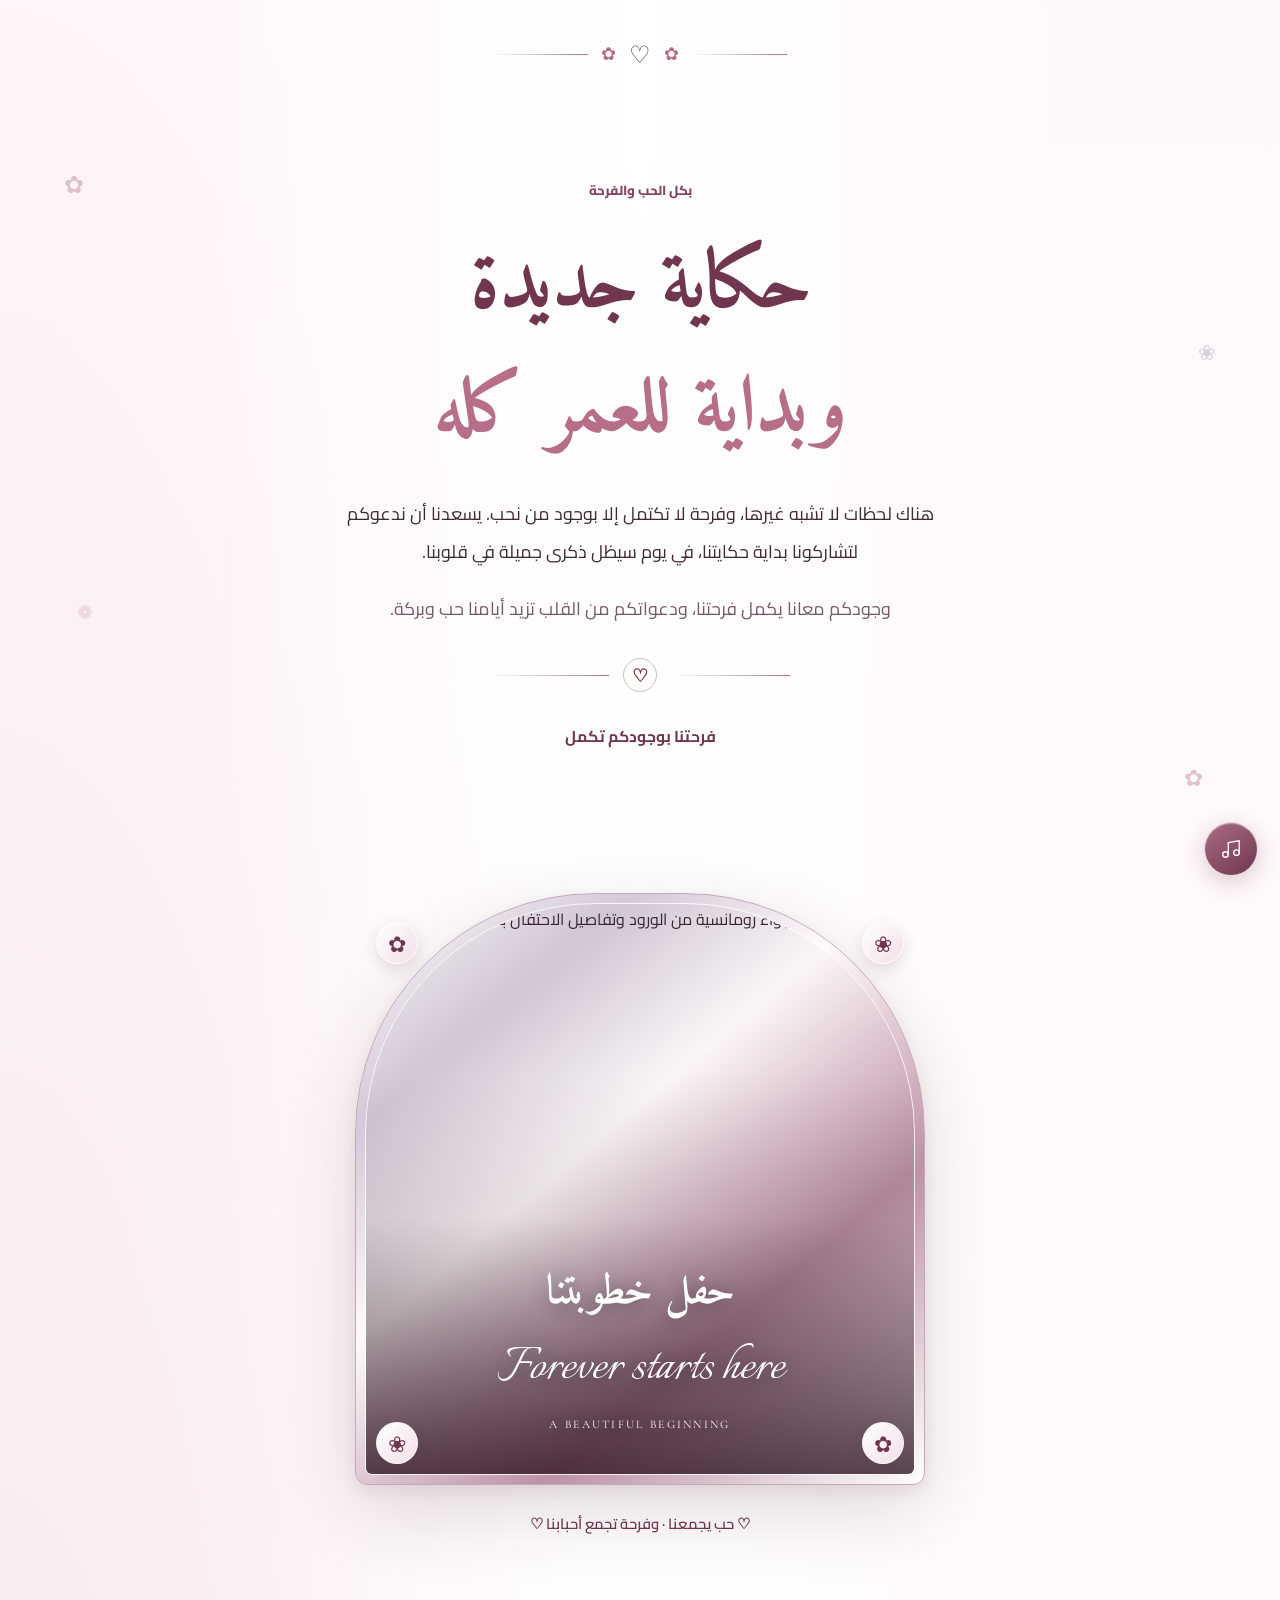
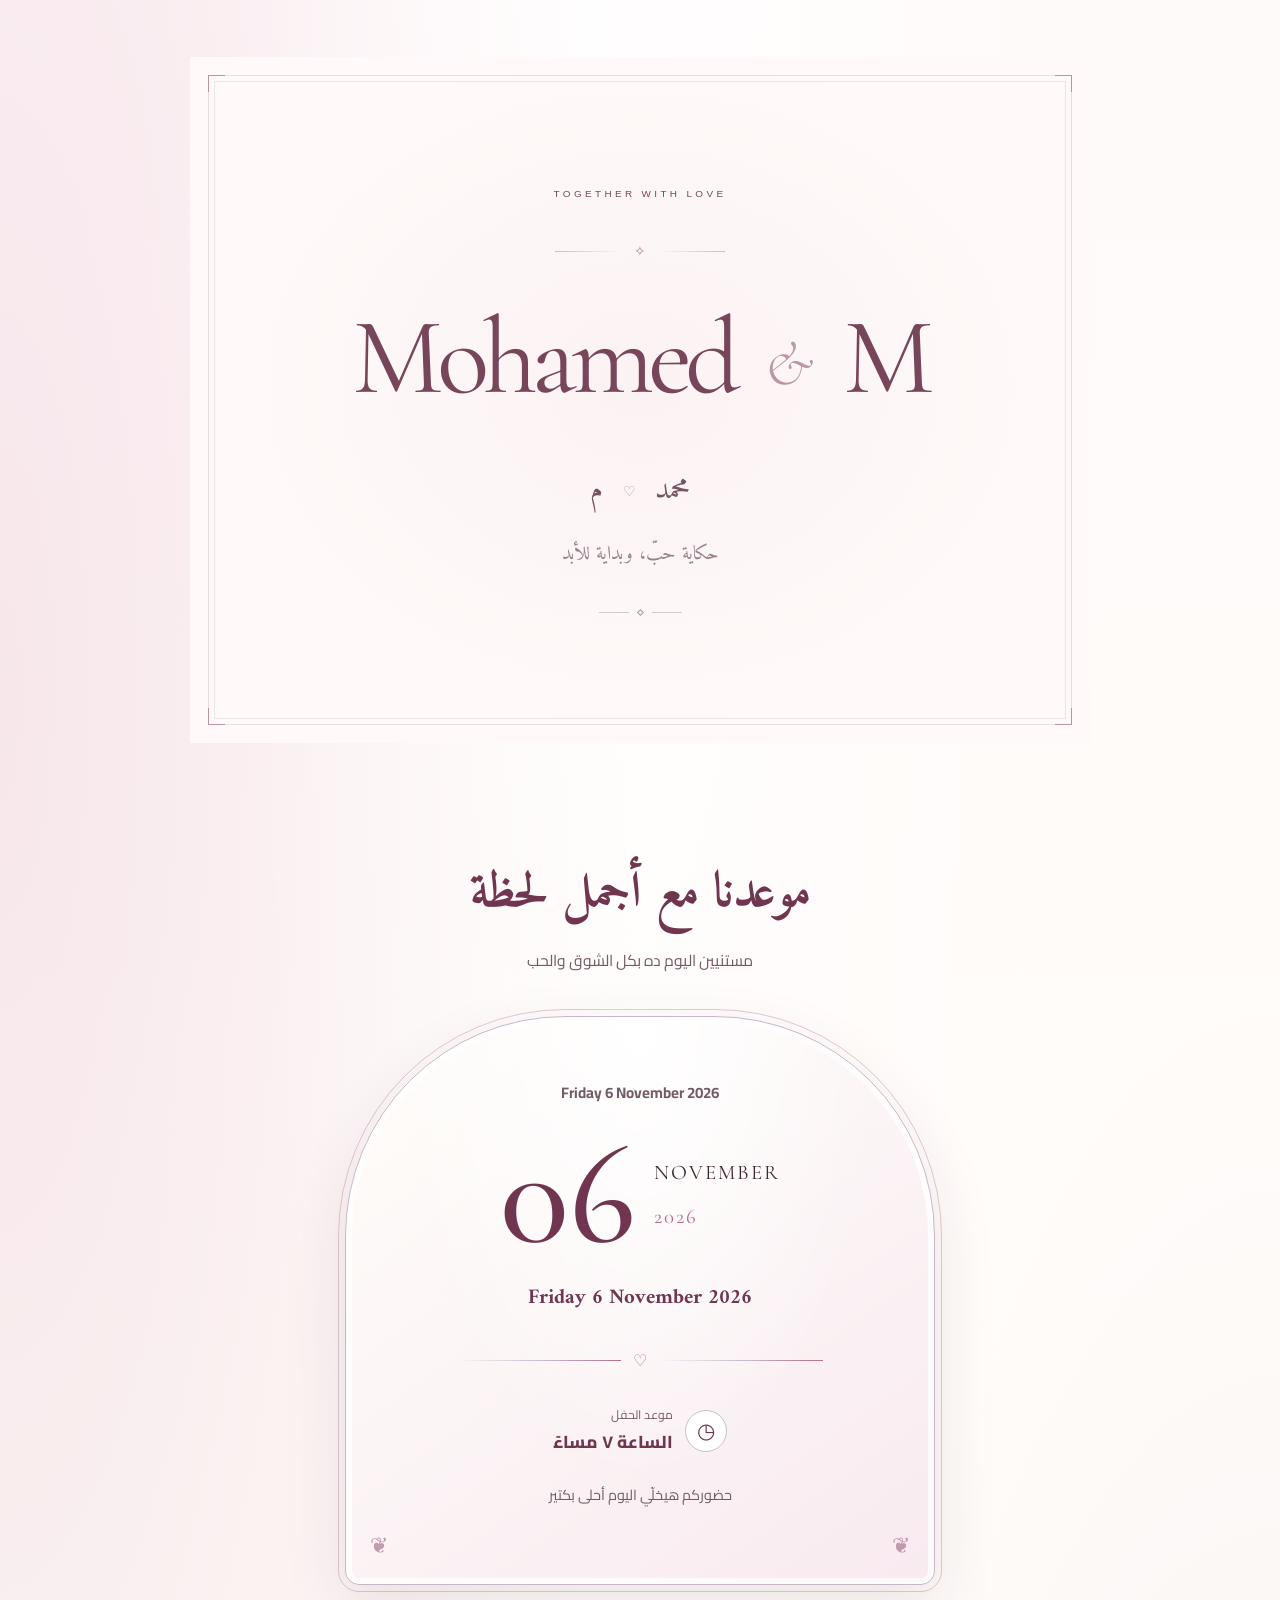
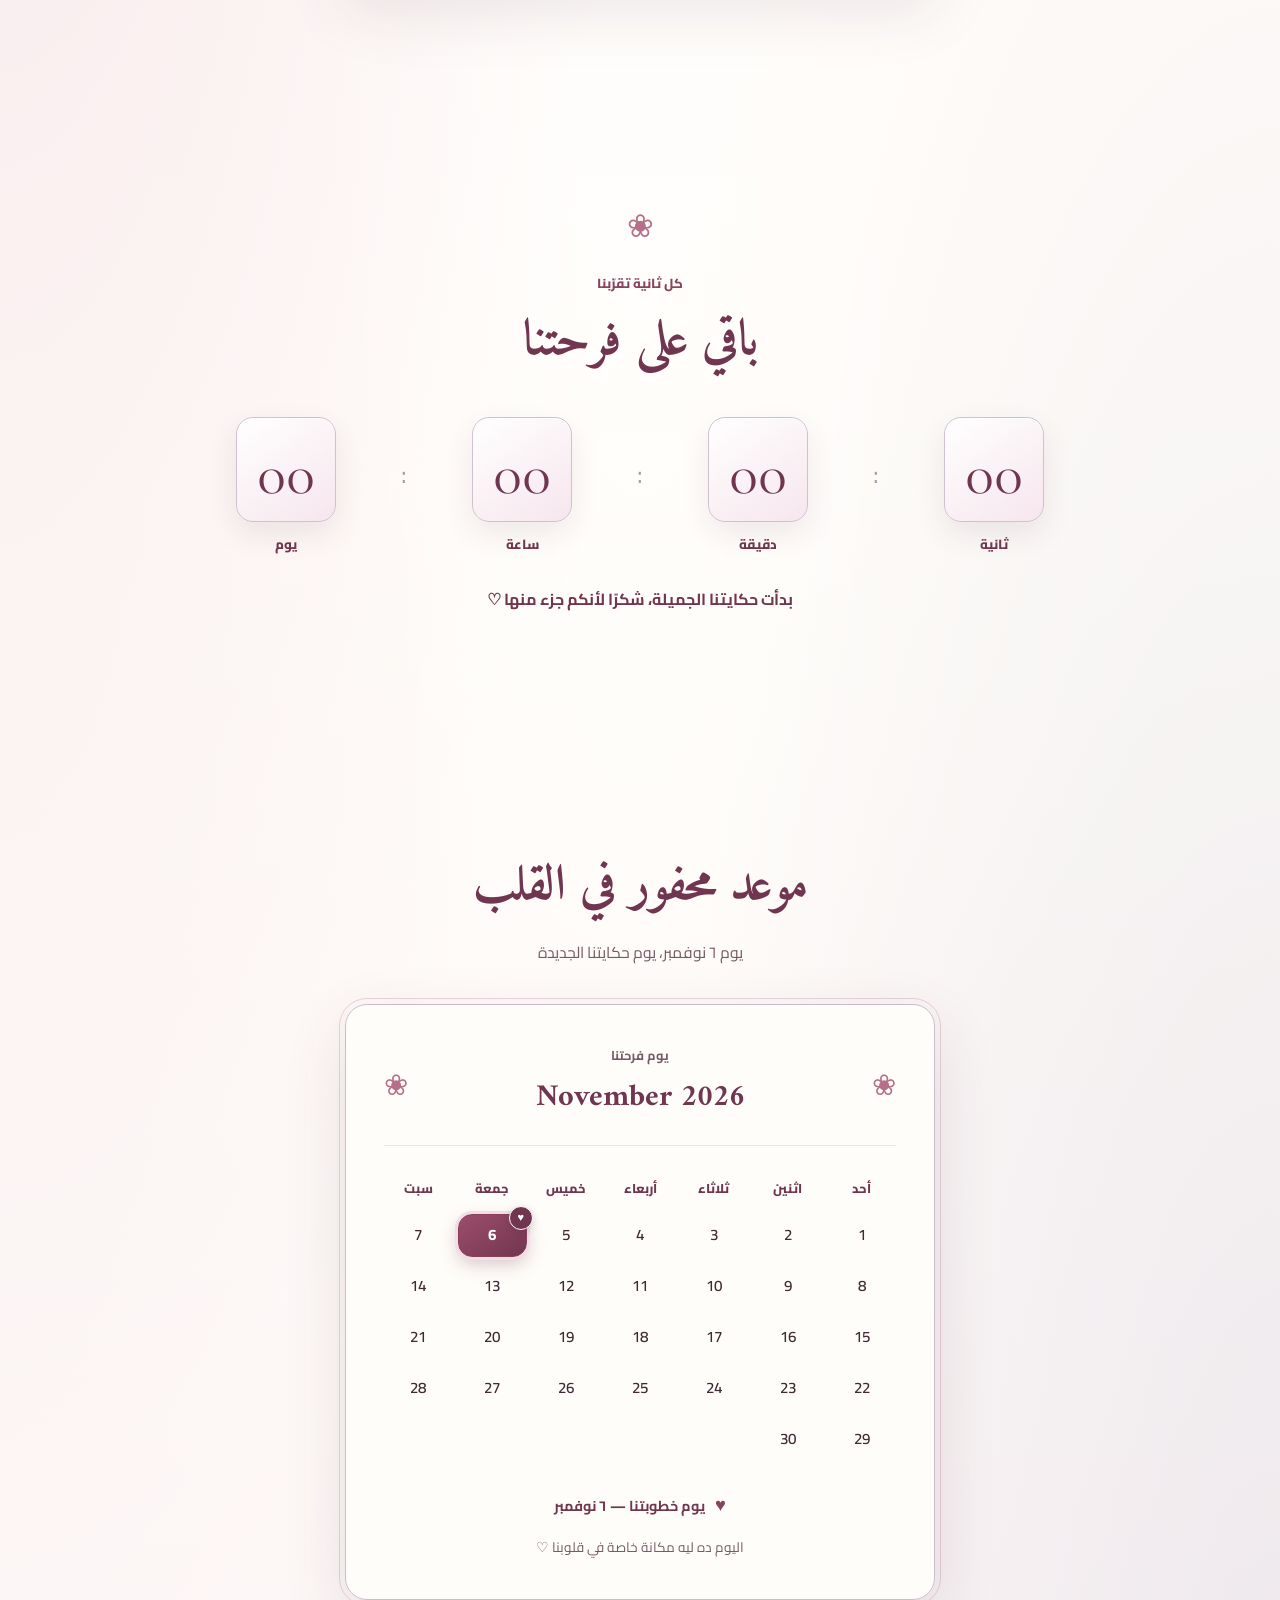
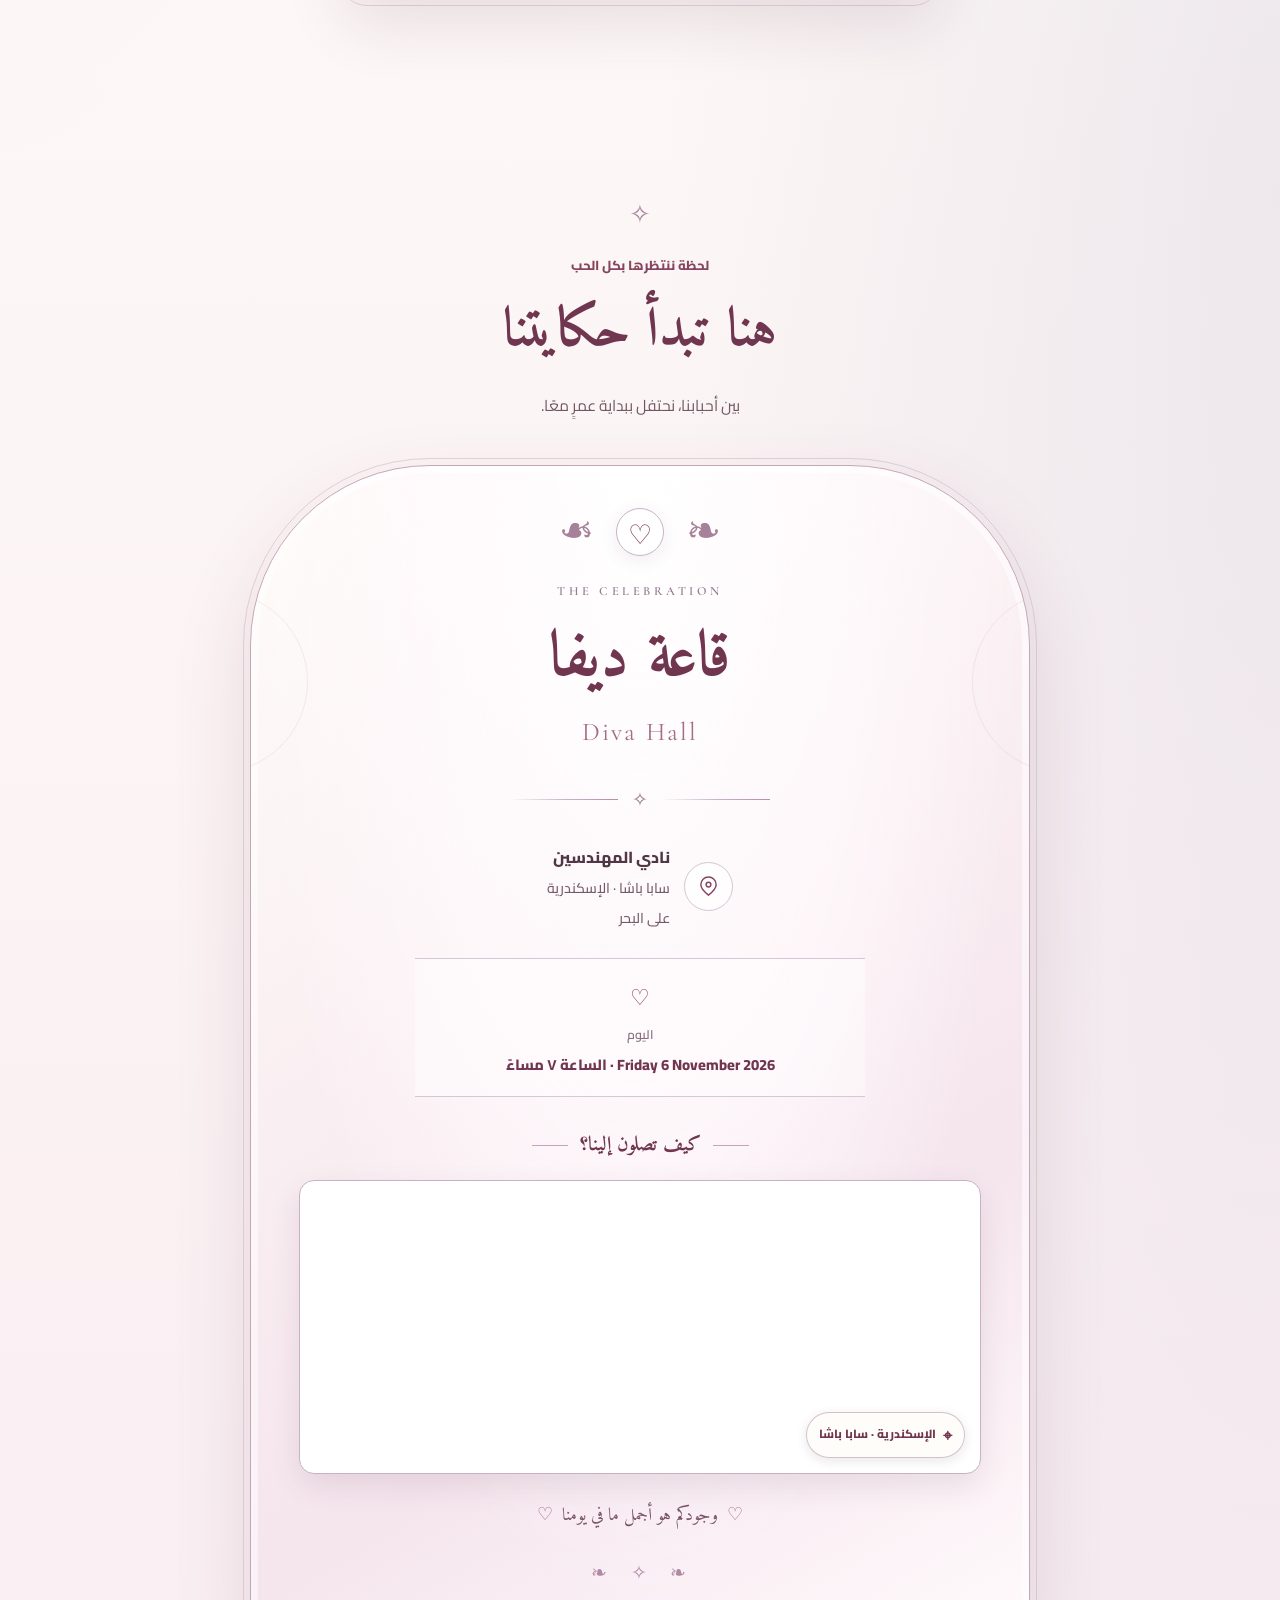
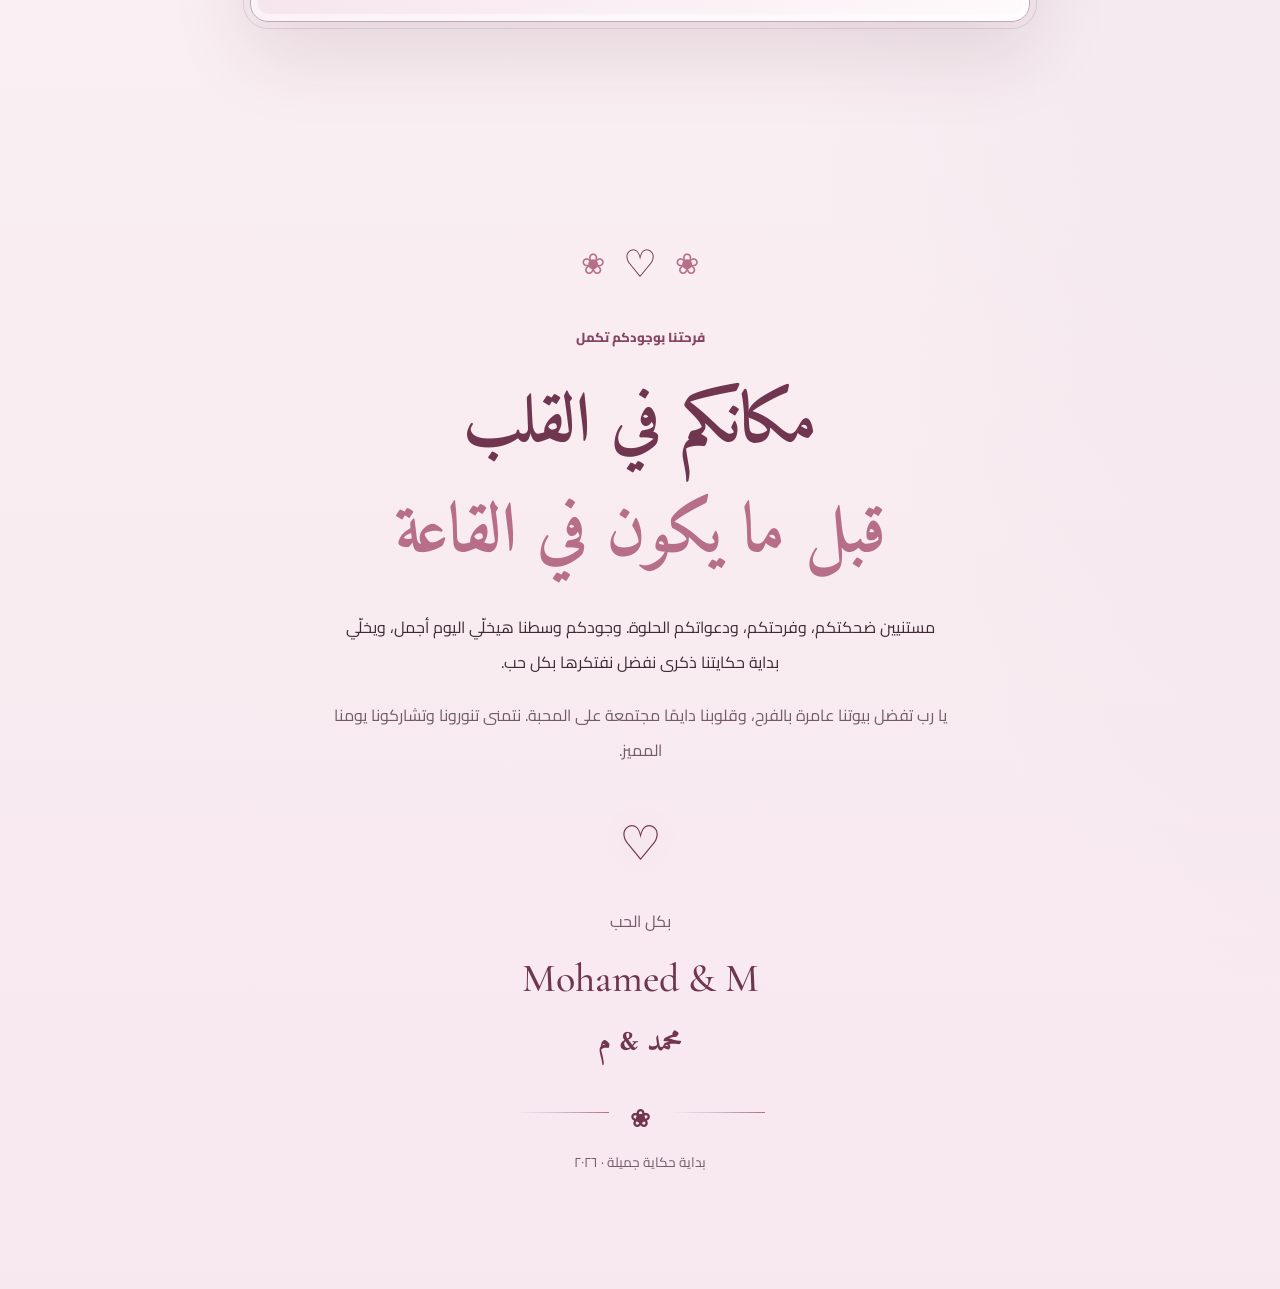
==== commit 7e0816ec: "." ====
--- a/invitation.html
+++ b/invitation.html
@@ -199,7 +199,6 @@
 
         <!-- 04. DATE -->
         <section class="date-section section-shell">
-            <p class="eyebrow">احفظوا موعد فرحتنا</p>
             <h2 class="section-title">موعدنا مع أجمل لحظة</h2>
 
             <p class="section-description">
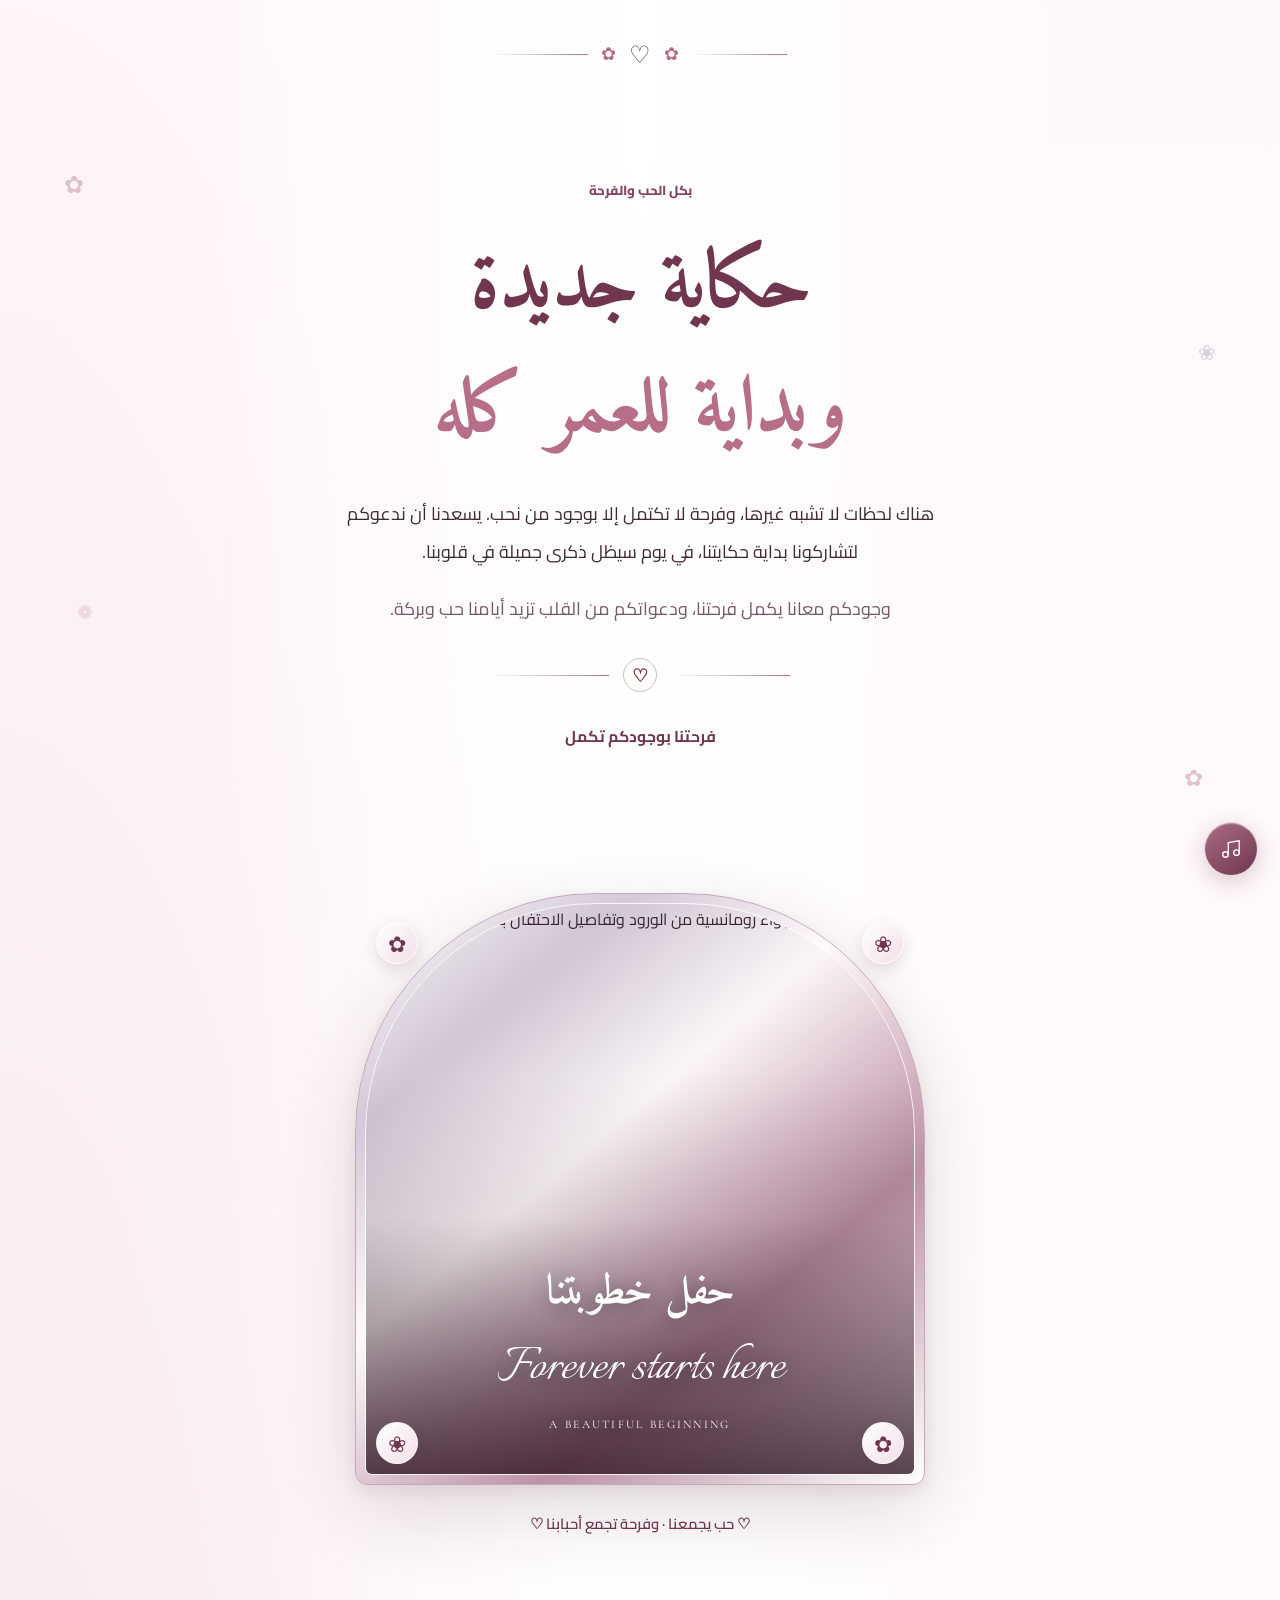
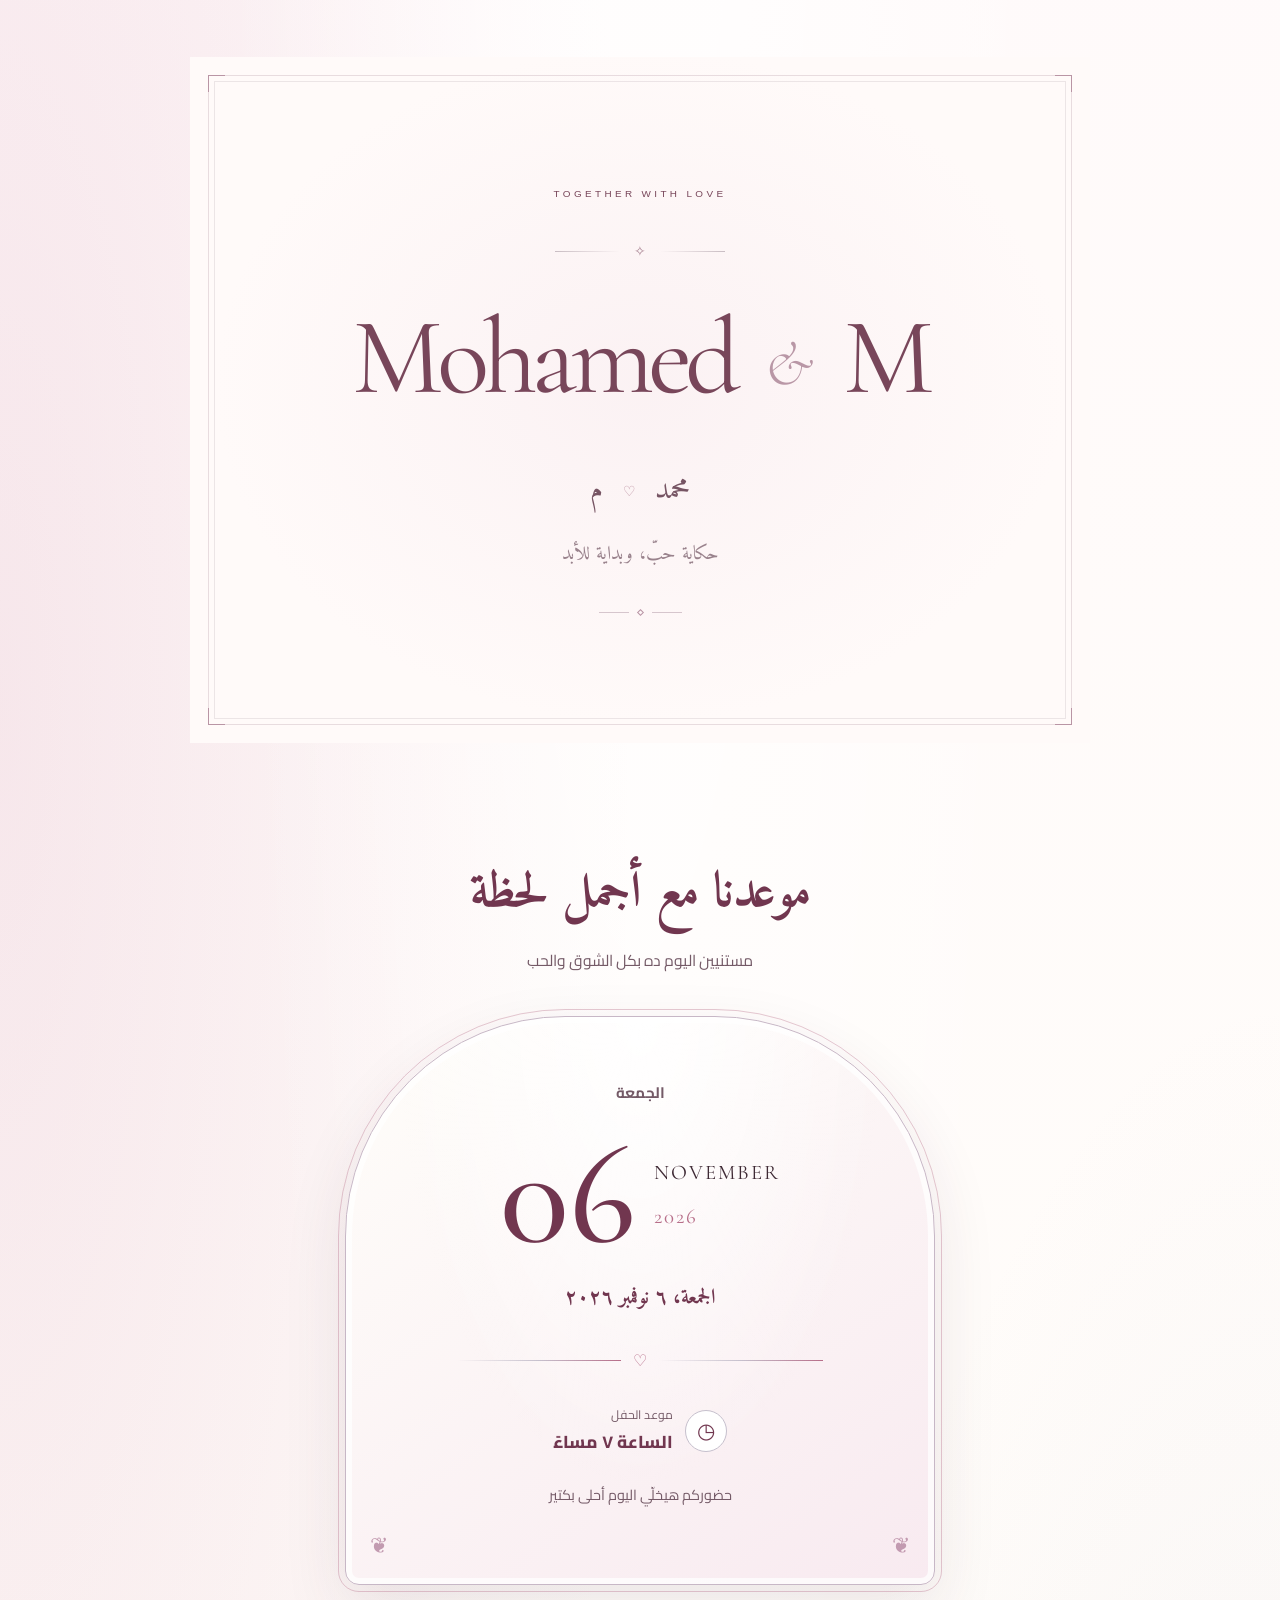
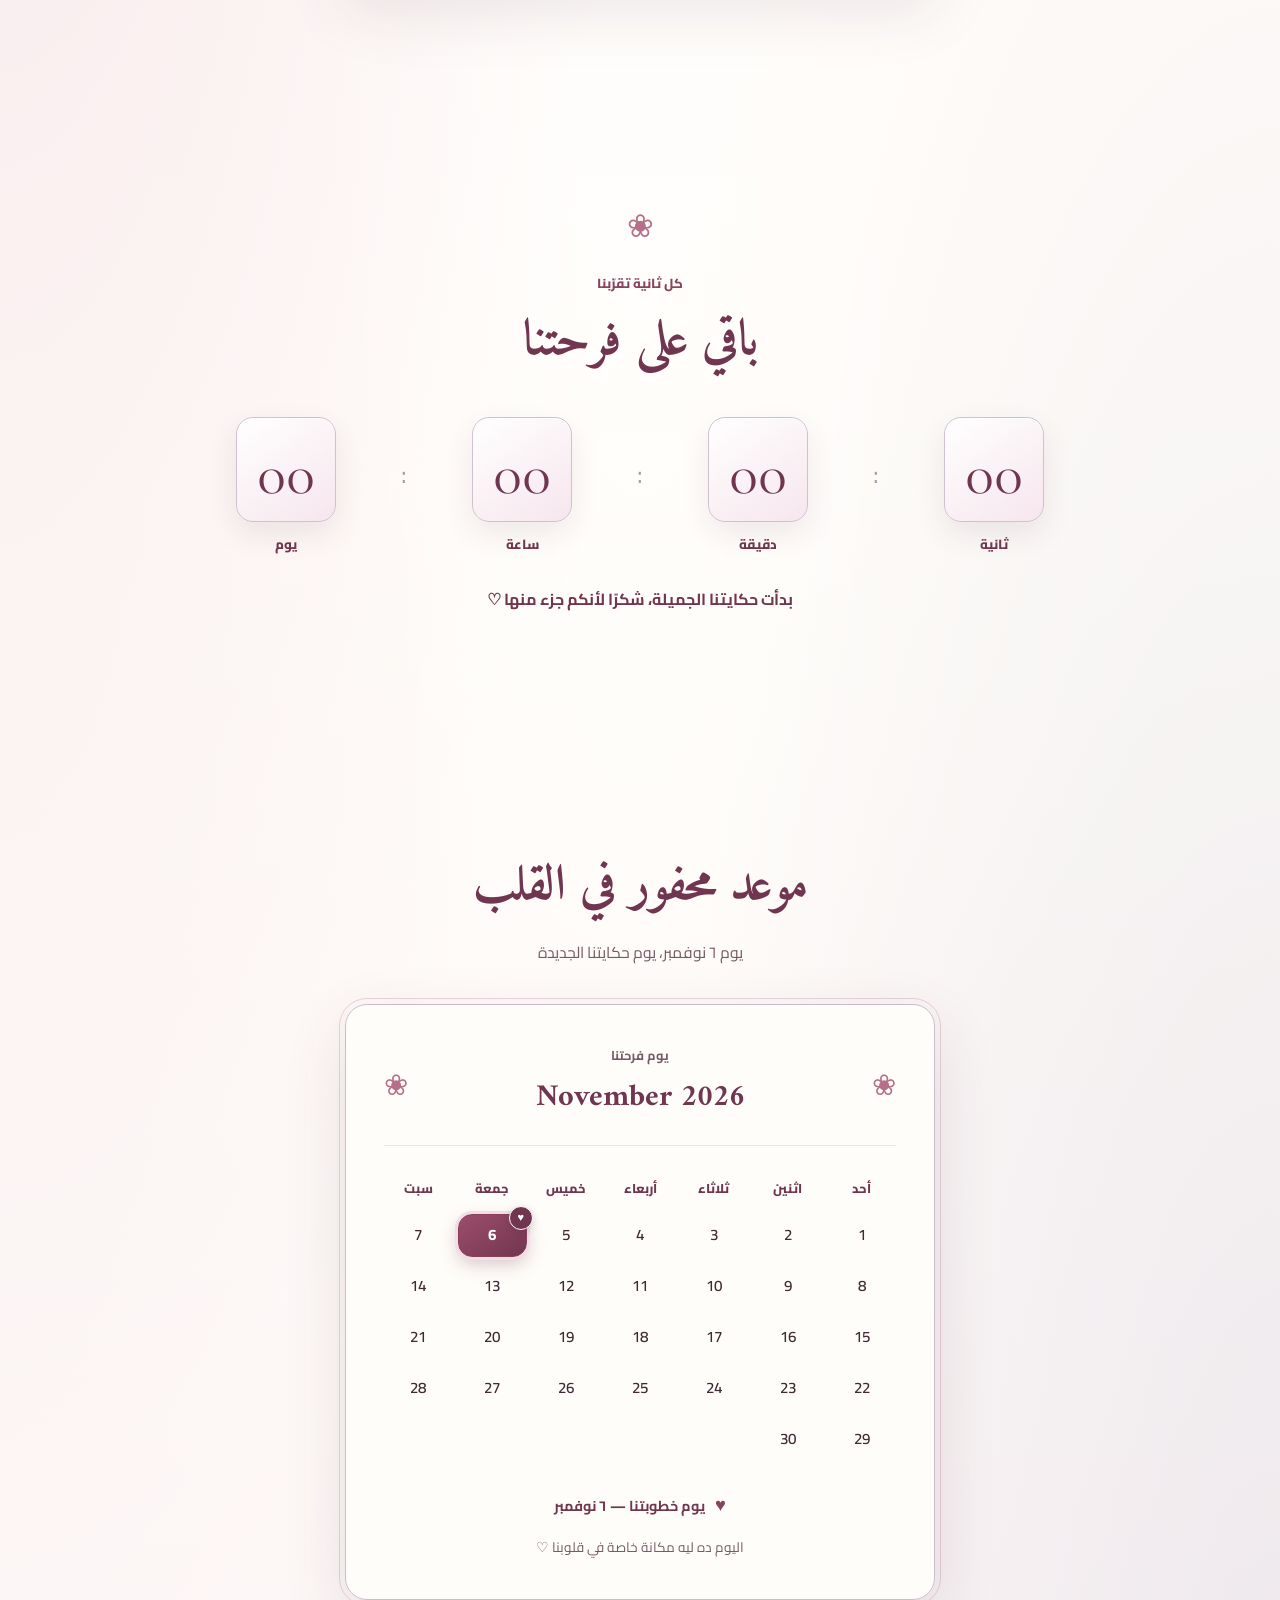
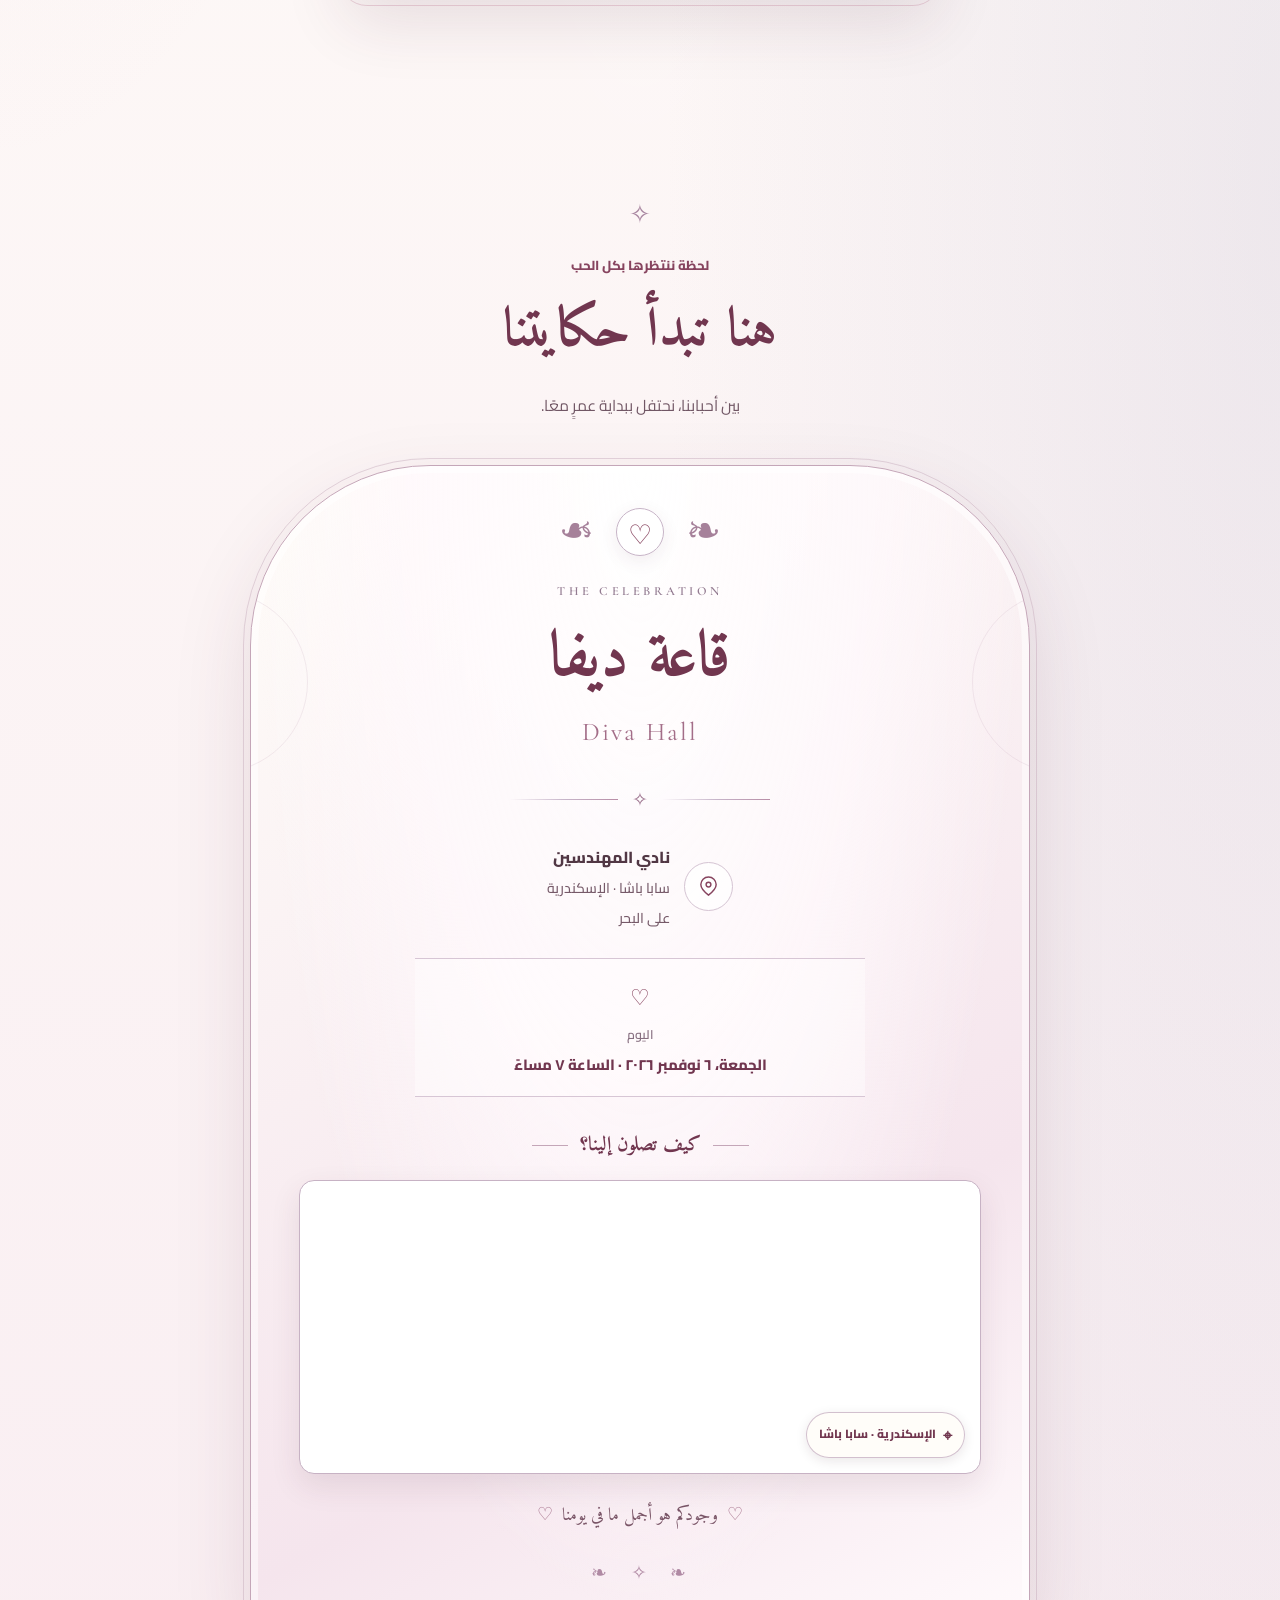
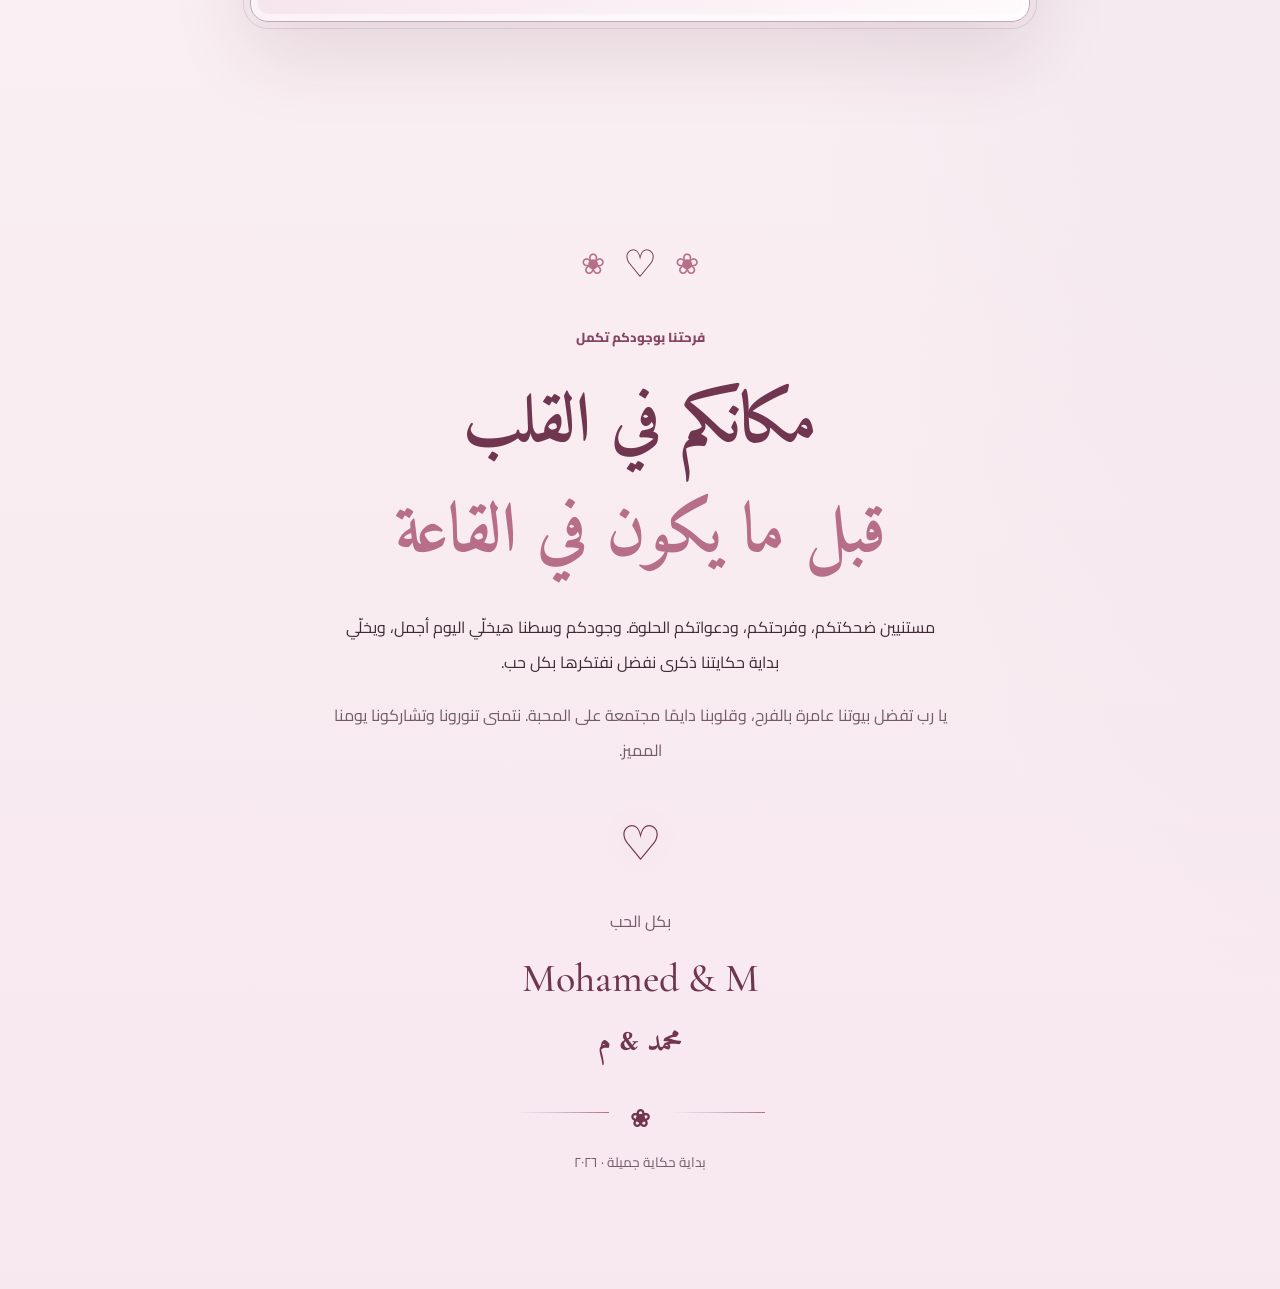
==== commit d39ac691: "." ====
--- a/invitation.html
+++ b/invitation.html
@@ -478,16 +478,15 @@
 
             <audio
                 id="background-music"
+                autoplay
                 loop
                 preload="auto"
-                autoplay
                 playsinline
             >
                 <source
-                    src="music/romantic-music.mp3"
+                    src="{{ asset('music/romantic-music.mp3') }}"
                     type="audio/mpeg"
                 >
-                Your browser does not support audio playback.
             </audio>
 
             <button
